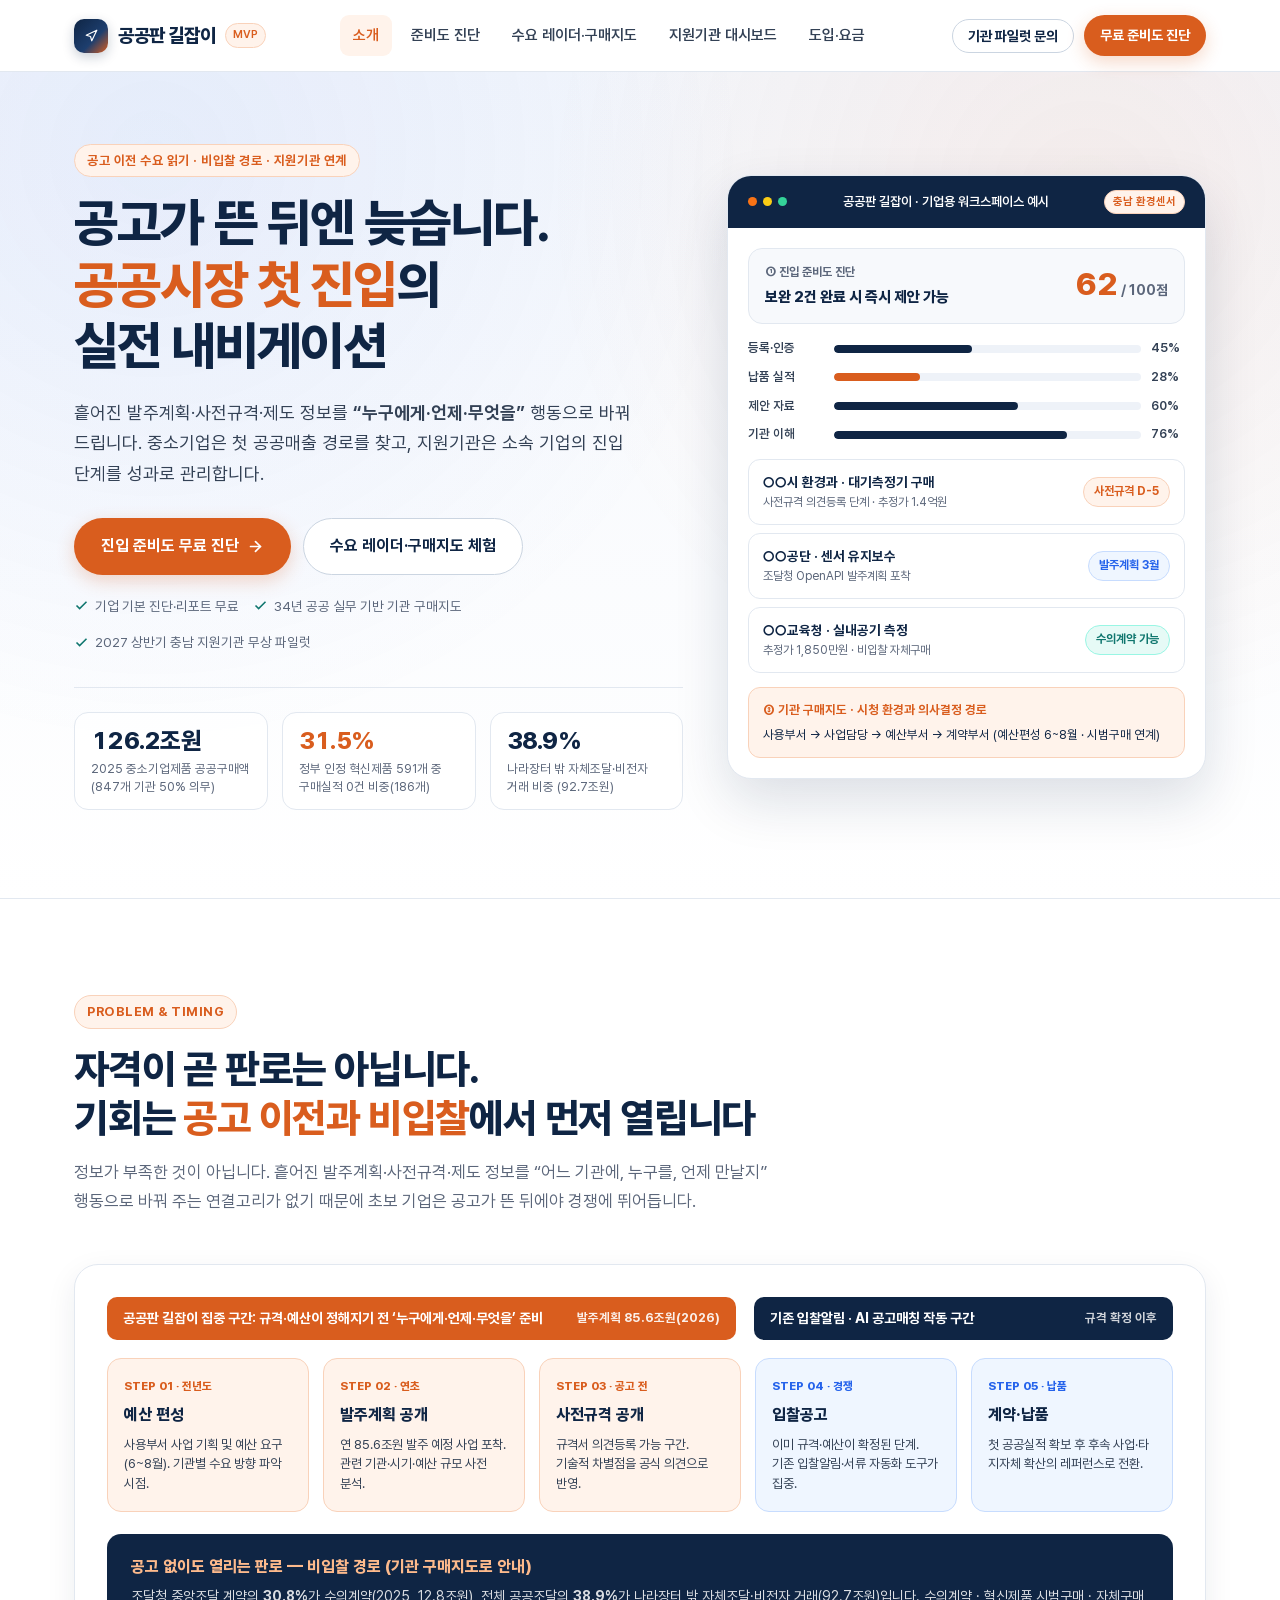
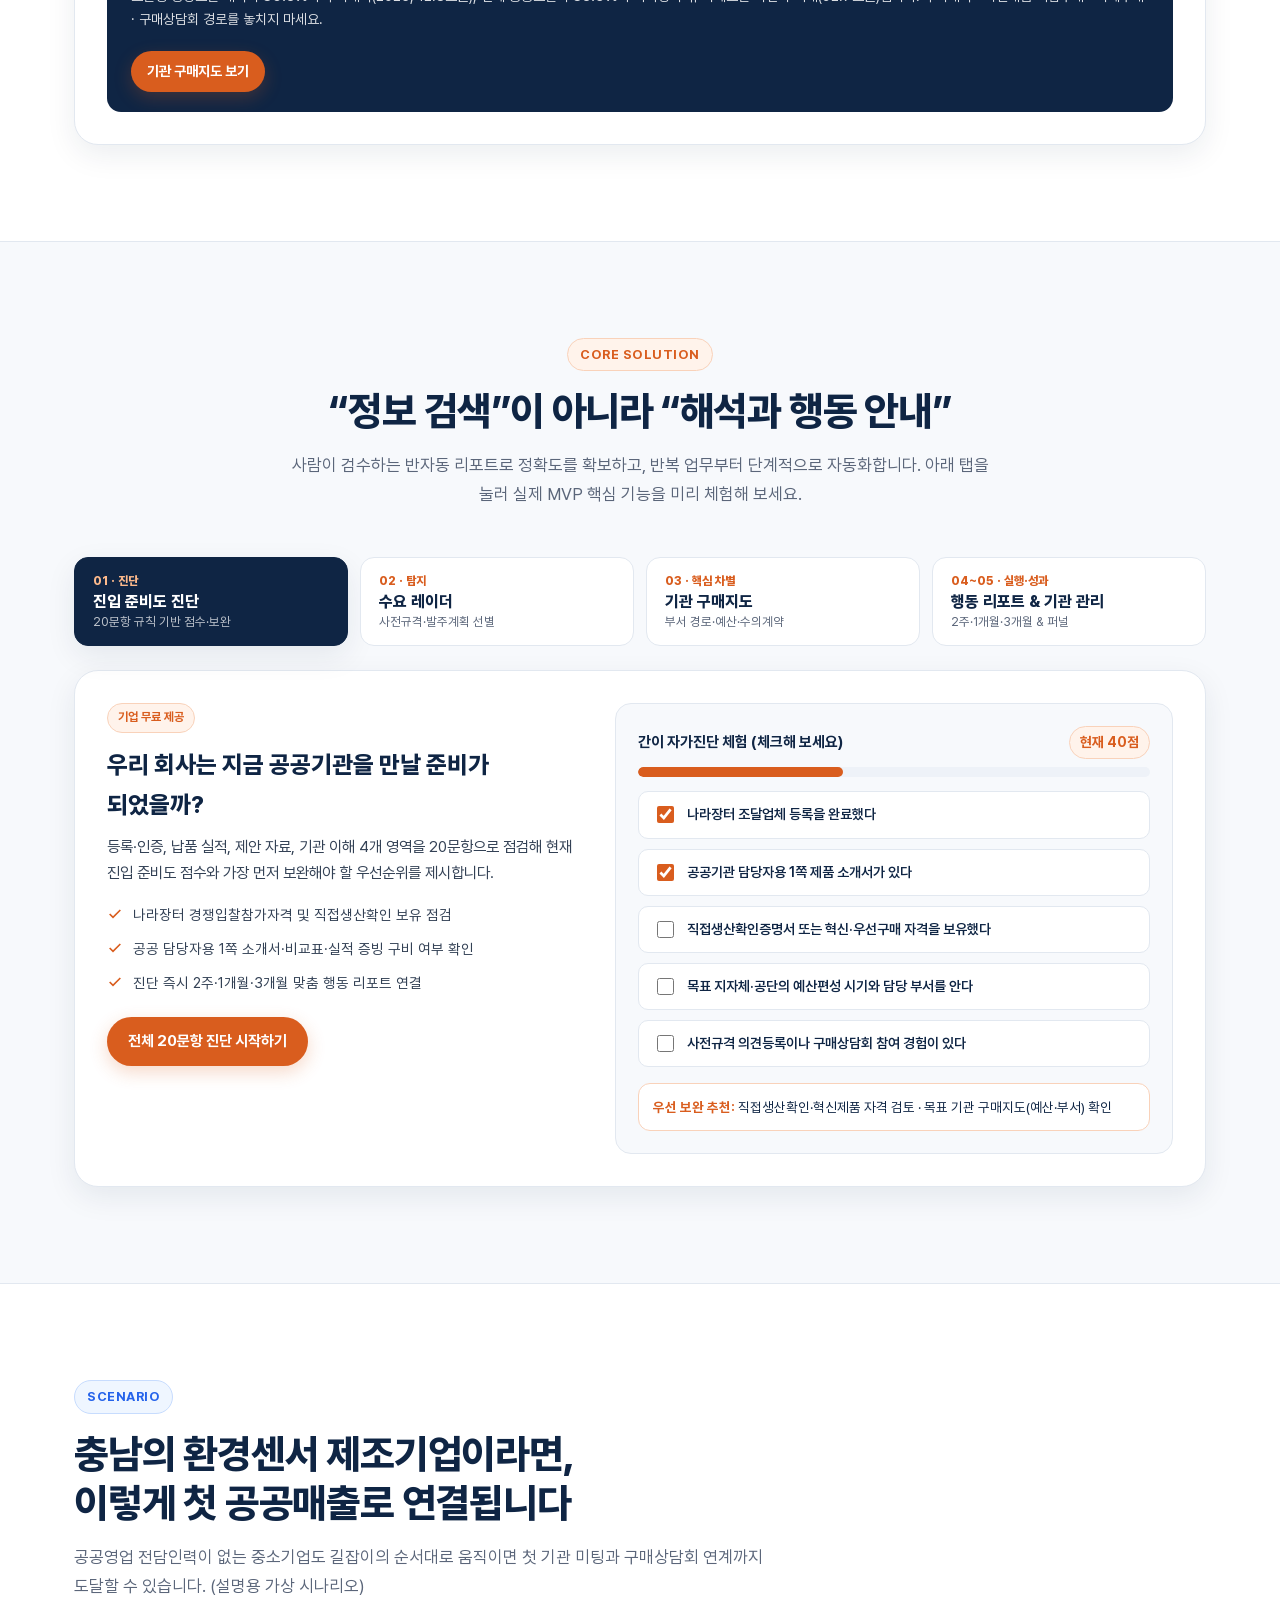
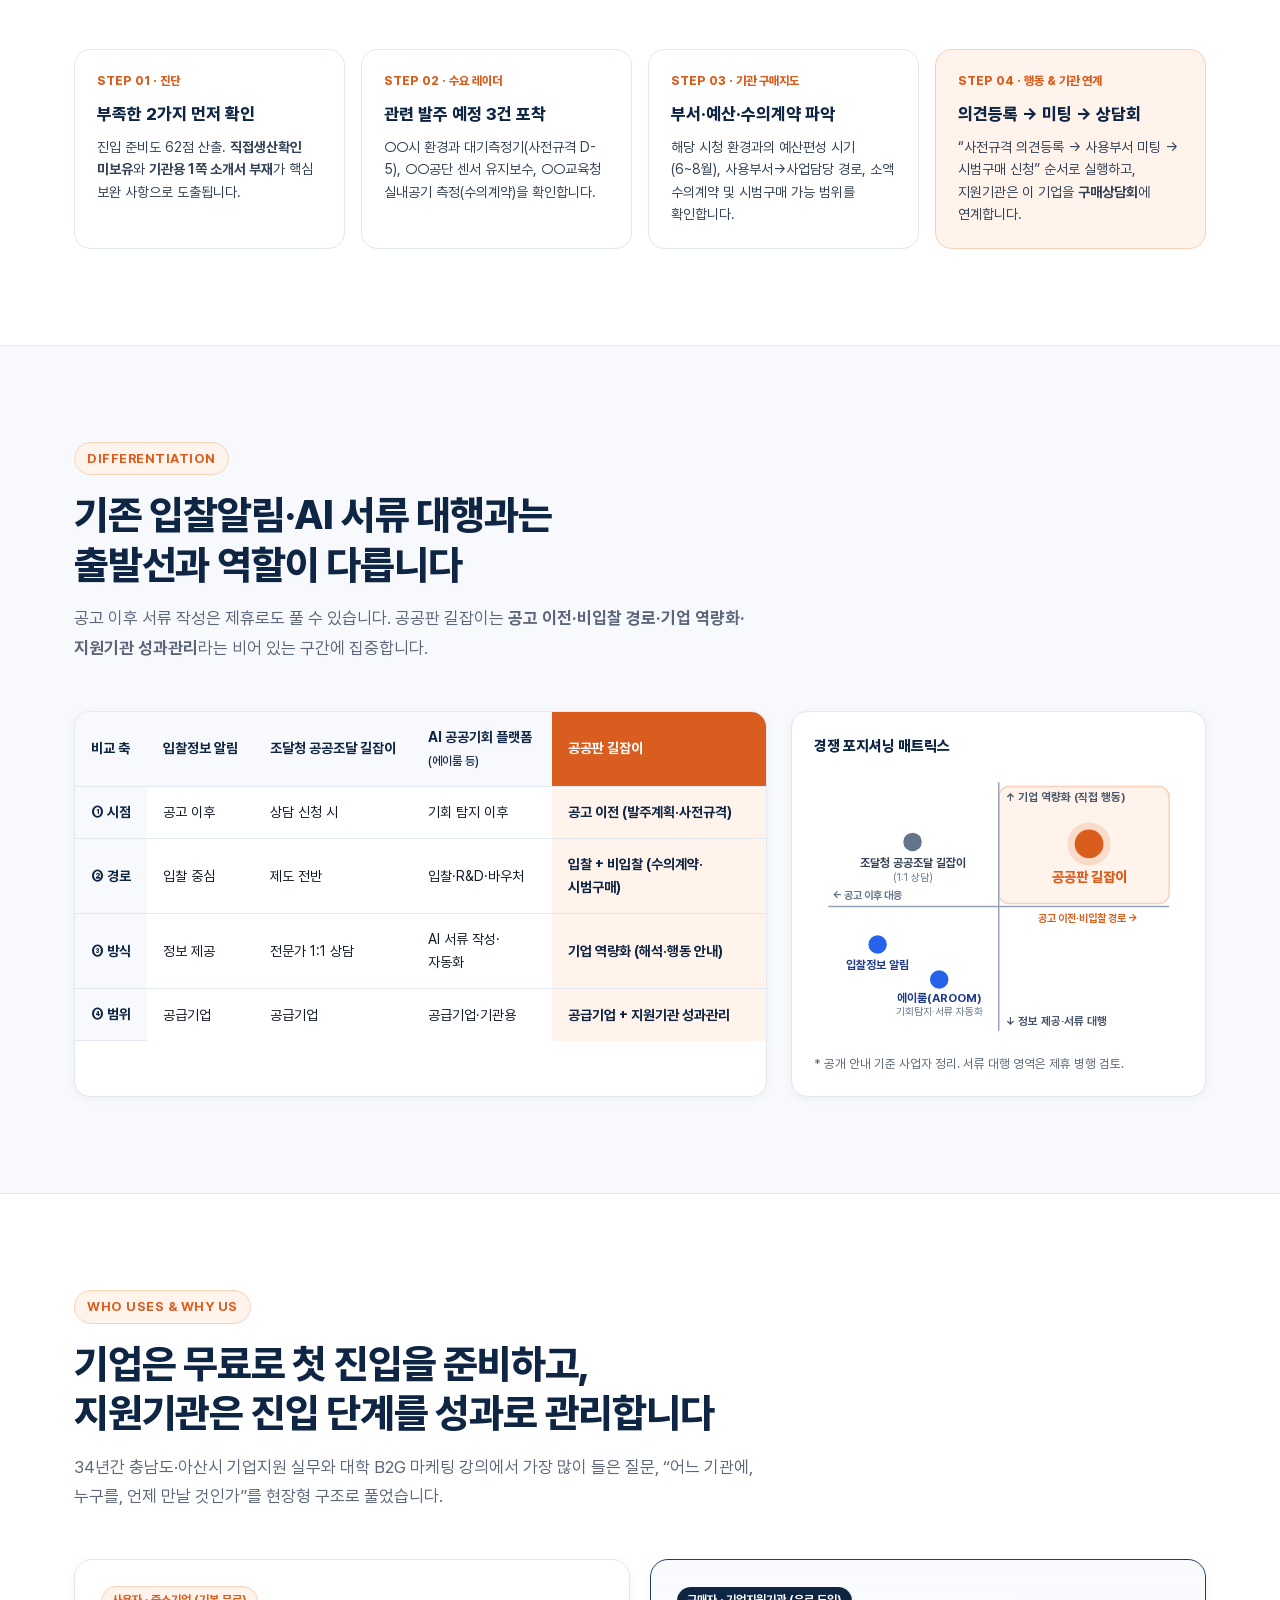
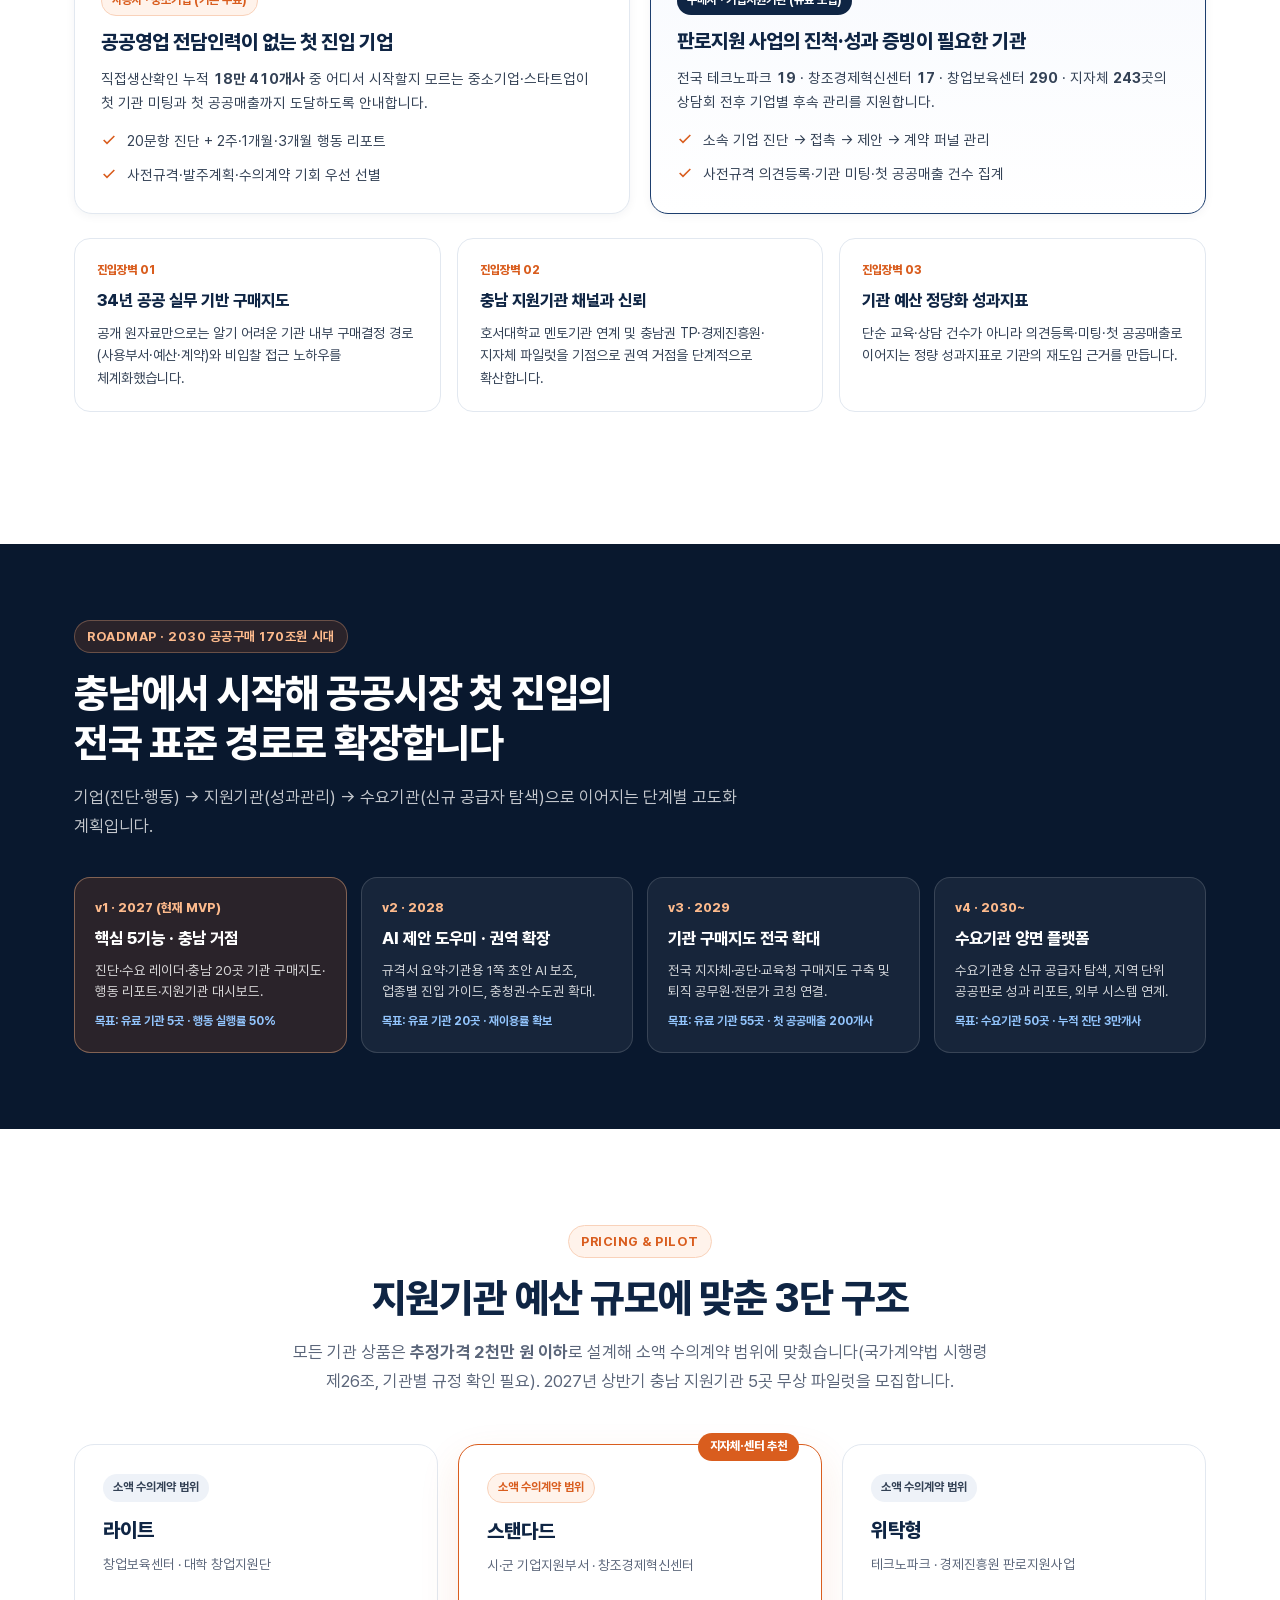
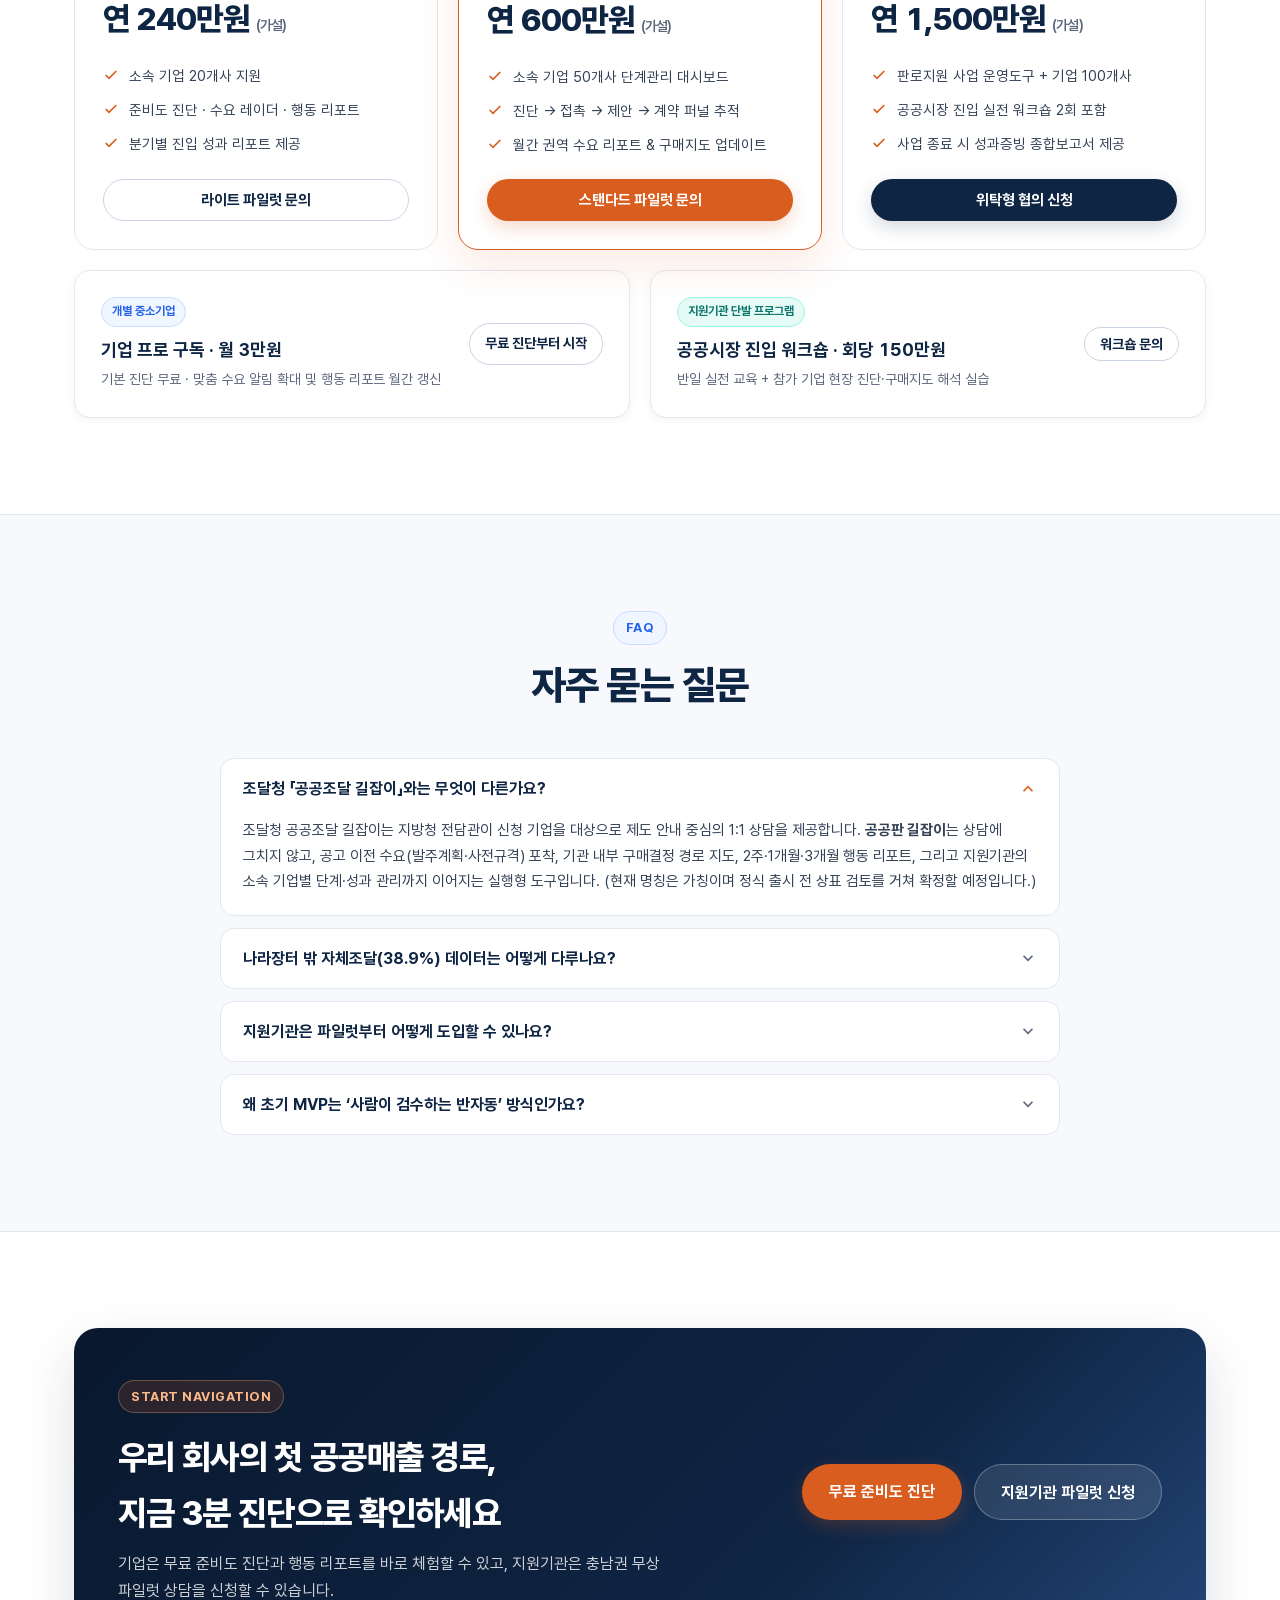
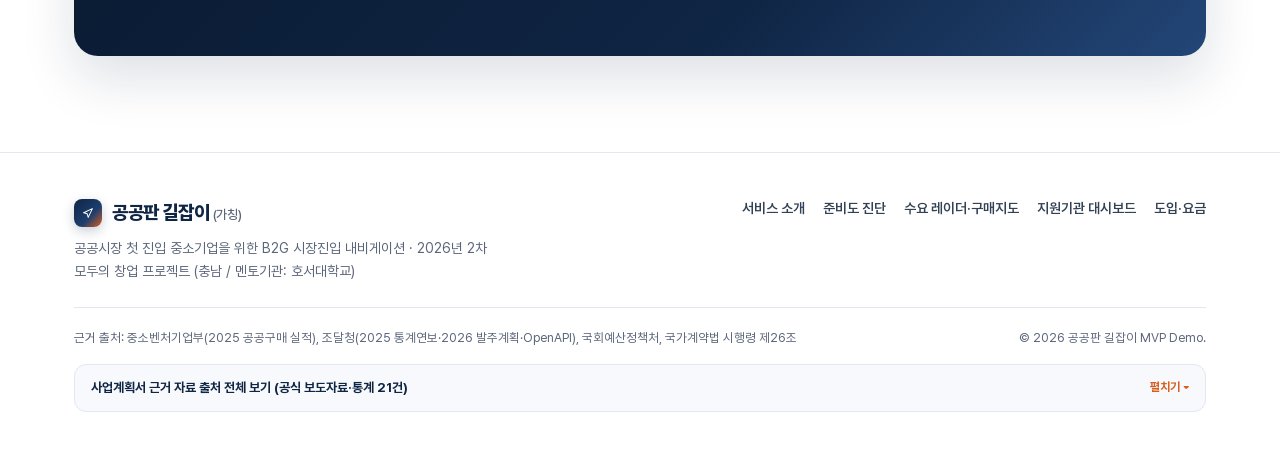
==== index.html @ 9d16e3e1 "feat: initial MVP demo for 공공판 길잡이 (4-page static site + Pretendard + SEO)" ====
<!DOCTYPE html>
<html lang="ko">
<head>
  <meta charset="UTF-8" />
  <meta name="viewport" content="width=device-width, initial-scale=1.0" />
  <title>공공판 길잡이 — 공공시장 첫 진입 중소기업을 위한 B2G 내비게이션</title>
  <meta name="description" content="공고 이전 수요 읽기(발주계획·사전규격), 비입찰 경로(수의계약·시범구매) 기관 구매지도, 기업지원기관 단계·성과 관리까지 연결하는 B2G 시장진입 내비게이션, 공공판 길잡이(가칭)" />
  <meta name="keywords" content="공공판 길잡이, B2G, 공공조달, 공공시장 진입, 발주계획, 사전규격, 기관 구매지도, 수의계약, 혁신제품 시범구매, 중소기업 판로지원, 테크노파크, 창업보육센터" />
  <meta name="robots" content="index, follow" />
  <meta name="theme-color" content="#0F2544" />
  <link rel="icon" type="image/svg+xml" href="./assets/favicon.svg" />
  <meta property="og:type" content="website" />
  <meta property="og:locale" content="ko_KR" />
  <meta property="og:site_name" content="공공판 길잡이" />
  <meta property="og:url" content="https://jaymunsh.github.io/modoo-demo/" />
  <meta property="og:title" content="공공판 길잡이 — 공공시장 첫 진입 중소기업을 위한 B2G 내비게이션" />
  <meta property="og:description" content="공고가 뜬 뒤엔 늦습니다. 공고 이전 수요 읽기 · 비입찰 기관 구매지도 · 지원기관 성과관리까지." />
  <meta property="og:image" content="https://jaymunsh.github.io/modoo-demo/assets/og-image.svg" />
  <meta name="twitter:card" content="summary_large_image" />
  <meta name="twitter:title" content="공공판 길잡이 — B2G 시장진입 내비게이션" />
  <meta name="twitter:description" content="공고 이전 수요 읽기 · 비입찰 기관 구매지도 · 기업지원기관 연계형 B2G 플랫폼" />
  <meta name="twitter:image" content="https://jaymunsh.github.io/modoo-demo/assets/og-image.svg" />
  <link rel="stylesheet" href="./css/style.css" />
  <script type="application/ld+json">
  {
    "@context": "https://schema.org",
    "@type": "SoftwareApplication",
    "name": "공공판 길잡이",
    "applicationCategory": "BusinessApplication",
    "operatingSystem": "Web",
    "inLanguage": "ko-KR",
    "description": "공공시장 첫 진입 중소기업을 위한 공고 이전 수요 읽기, 비입찰 기관 구매지도, 기업지원기관 연계형 B2G 시장진입 내비게이션",
    "offers": {
      "@type": "Offer",
      "price": "0",
      "priceCurrency": "KRW",
      "description": "중소기업 진입 준비도 기본 진단 무료, 지원기관 3단 플랜(연 240만~1,500만원)"
    }
  }
  </script>
</head>
<body>
  <!-- Sticky Header -->
  <header class="site-header">
    <div class="wrap header-inner">
      <a href="./index.html" class="brand" aria-label="공공판 길잡이 홈">
        <span class="brand-mark" aria-hidden="true">
          <svg width="17" height="17" viewBox="0 0 24 24" fill="none" stroke="currentColor" stroke-width="1.65" stroke-linecap="round" stroke-linejoin="round">
            <path d="M4.5 11.6L19.5 4.5L12.4 19.5L10.6 13.4L4.5 11.6Z"></path>
          </svg>
        </span>
        <span>공공판 길잡이</span>
        <span class="brand-sub">MVP</span>
      </a>

      <nav class="nav-links" aria-label="주요 메뉴">
        <a href="./index.html" class="nav-link active">소개</a>
        <a href="./diagnosis.html" class="nav-link">준비도 진단</a>
        <a href="./radar.html" class="nav-link">수요 레이더·구매지도</a>
        <a href="./dashboard.html" class="nav-link">지원기관 대시보드</a>
        <a href="#pricing" class="nav-link">도입·요금</a>
      </nav>

      <div class="nav-actions">
        <button type="button" class="btn btn-outline btn-sm" data-open-modal="pilot" data-preset="기관 파일럿">기관 파일럿 문의</button>
        <a href="./diagnosis.html" class="btn btn-primary btn-sm">무료 준비도 진단</a>
      </div>

      <button type="button" id="menuToggle" class="menu-toggle" aria-label="메뉴 열기" aria-expanded="false">
        <svg width="20" height="20" viewBox="0 0 24 24" fill="none" stroke="currentColor" stroke-width="2.2" stroke-linecap="round">
          <line x1="3" y1="6" x2="21" y2="6"></line>
          <line x1="3" y1="12" x2="21" y2="12"></line>
          <line x1="3" y1="18" x2="21" y2="18"></line>
        </svg>
      </button>
    </div>
  </header>

  <!-- Mobile Drawer -->
  <div id="mobileDrawer" class="mobile-drawer">
    <a href="./index.html" class="nav-link active">소개</a>
    <a href="./diagnosis.html" class="nav-link">준비도 진단</a>
    <a href="./radar.html" class="nav-link">수요 레이더·구매지도</a>
    <a href="./dashboard.html" class="nav-link">지원기관 대시보드</a>
    <a href="#pricing" class="nav-link">도입·요금</a>
    <div class="mobile-drawer-cta">
      <button type="button" class="btn btn-outline btn-sm" data-open-modal="pilot" data-preset="기관 파일럿">파일럿 문의</button>
      <a href="./diagnosis.html" class="btn btn-primary btn-sm">무료 진단</a>
    </div>
  </div>

  <!-- Hero Section -->
  <section class="hero">
    <div class="wrap hero-grid">
      <div>
        <div class="eyebrow">
          <span>공고 이전 수요 읽기 · 비입찰 경로 · 지원기관 연계</span>
        </div>
        <h1>공고가 뜬 뒤엔 늦습니다.<br /><span class="hl">공공시장 첫 진입</span>의<br />실전 내비게이션</h1>
        <p class="hero-lead">
          흩어진 발주계획·사전규격·제도 정보를 <strong>“누구에게·언제·무엇을”</strong> 행동으로 바꿔 드립니다.
          중소기업은 첫 공공매출 경로를 찾고, 지원기관은 소속 기업의 진입 단계를 성과로 관리합니다.
        </p>

        <div class="hero-cta">
          <a href="./diagnosis.html" class="btn btn-primary btn-lg">
            <span>진입 준비도 무료 진단</span>
            <svg width="17" height="17" viewBox="0 0 24 24" fill="none" stroke="currentColor" stroke-width="2.4" stroke-linecap="round" stroke-linejoin="round"><line x1="5" y1="12" x2="19" y2="12"></line><polyline points="12 5 19 12 12 19"></polyline></svg>
          </a>
          <a href="./radar.html" class="btn btn-outline btn-lg">수요 레이더·구매지도 체험</a>
        </div>

        <div class="hero-note">
          <span>
            <svg width="15" height="15" viewBox="0 0 24 24" fill="none" stroke="#0F766E" stroke-width="2.5"><polyline points="20 6 9 17 4 12"></polyline></svg>
            기업 기본 진단·리포트 무료
          </span>
          <span>
            <svg width="15" height="15" viewBox="0 0 24 24" fill="none" stroke="#0F766E" stroke-width="2.5"><polyline points="20 6 9 17 4 12"></polyline></svg>
            34년 공공 실무 기반 기관 구매지도
          </span>
          <span>
            <svg width="15" height="15" viewBox="0 0 24 24" fill="none" stroke="#0F766E" stroke-width="2.5"><polyline points="20 6 9 17 4 12"></polyline></svg>
            2027 상반기 충남 지원기관 무상 파일럿
          </span>
        </div>

        <div class="hero-stats">
          <div class="hero-stat">
            <div class="hero-stat-val num">126.2조원</div>
            <div class="hero-stat-label">2025 중소기업제품 공공구매액<br />(847개 기관 50% 의무)</div>
          </div>
          <div class="hero-stat">
            <div class="hero-stat-val accent num">31.5%</div>
            <div class="hero-stat-label">정부 인정 혁신제품 591개 중<br />구매실적 0건 비중(186개)</div>
          </div>
          <div class="hero-stat">
            <div class="hero-stat-val num">38.9%</div>
            <div class="hero-stat-label">나라장터 밖 자체조달·비전자<br />거래 비중 (92.7조원)</div>
          </div>
        </div>
      </div>

      <!-- Live Product UI Preview -->
      <div class="hero-preview" aria-label="공공판 길잡이 서비스 미리보기">
        <div class="preview-topbar">
          <div class="preview-dots"><i></i><i></i><i></i></div>
          <span>공공판 길잡이 · 기업용 워크스페이스 예시</span>
          <span class="badge badge-accent" style="padding:2px 8px;font-size:11px;">충남 환경센서</span>
        </div>
        <div class="preview-body">
          <div class="preview-score-row">
            <div>
              <div style="font-size:12px;font-weight:700;color:var(--muted);">① 진입 준비도 진단</div>
              <div style="font-size:15px;font-weight:800;color:var(--navy);margin-top:2px;">보완 2건 완료 시 즉시 제안 가능</div>
            </div>
            <div style="text-align:right;">
              <span class="preview-score-num num">62</span><span style="font-size:14px;font-weight:700;color:var(--muted);"> / 100점</span>
            </div>
          </div>

          <div class="preview-bars">
            <div class="mini-bar-row">
              <span>등록·인증</span>
              <div class="mini-track"><div class="mini-fill" style="width:45%;"></div></div>
              <span class="num">45%</span>
            </div>
            <div class="mini-bar-row">
              <span>납품 실적</span>
              <div class="mini-track"><div class="mini-fill accent" style="width:28%;"></div></div>
              <span class="num">28%</span>
            </div>
            <div class="mini-bar-row">
              <span>제안 자료</span>
              <div class="mini-track"><div class="mini-fill" style="width:60%;"></div></div>
              <span class="num">60%</span>
            </div>
            <div class="mini-bar-row">
              <span>기관 이해</span>
              <div class="mini-track"><div class="mini-fill" style="width:76%;"></div></div>
              <span class="num">76%</span>
            </div>
          </div>

          <div class="preview-radar-list">
            <a href="./radar.html" class="preview-radar-item">
              <div>
                <div class="preview-radar-title">○○시 환경과 · 대기측정기 구매</div>
                <div class="preview-radar-sub">사전규격 의견등록 단계 · 추정가 1.4억원</div>
              </div>
              <span class="badge badge-accent num">사전규격 D-5</span>
            </a>
            <a href="./radar.html" class="preview-radar-item">
              <div>
                <div class="preview-radar-title">○○공단 · 센서 유지보수</div>
                <div class="preview-radar-sub">조달청 OpenAPI 발주계획 포착</div>
              </div>
              <span class="badge badge-blue">발주계획 3월</span>
            </a>
            <a href="./radar.html" class="preview-radar-item">
              <div>
                <div class="preview-radar-title">○○교육청 · 실내공기 측정</div>
                <div class="preview-radar-sub">추정가 1,850만원 · 비입찰 자체구매</div>
              </div>
              <span class="badge badge-teal">수의계약 가능</span>
            </a>
          </div>

          <div class="preview-map-strip">
            <strong>③ 기관 구매지도 · 시청 환경과 의사결정 경로</strong>
            사용부서 → 사업담당 → 예산부서 → 계약부서 (예산편성 6~8월 · 시범구매 연계)
          </div>
        </div>
      </div>
    </div>
  </section>

  <!-- Problem & Timing Section -->
  <section id="problem" class="section">
    <div class="wrap">
      <div class="sec-head">
        <div class="eyebrow">Problem &amp; Timing</div>
        <h2 class="sec-title">자격이 곧 판로는 아닙니다.<br />기회는 <span style="color:var(--accent);">공고 이전과 비입찰</span>에서 먼저 열립니다</h2>
        <p class="sec-lead">
          정보가 부족한 것이 아닙니다. 흩어진 발주계획·사전규격·제도 정보를 “어느 기관에, 누구를, 언제 만날지”
          행동으로 바꿔 주는 연결고리가 없기 때문에 초보 기업은 공고가 뜬 뒤에야 경쟁에 뛰어듭니다.
        </p>
      </div>

      <div class="timeline-card">
        <div class="zone-bars">
          <div class="zone-bar pre">
            <span>공공판 길잡이 집중 구간: 규격·예산이 정해지기 전 ‘누구에게·언제·무엇을’ 준비</span>
            <span class="num" style="opacity:.9;font-size:12.5px;">발주계획 85.6조원(2026)</span>
          </div>
          <div class="zone-bar post">
            <span>기존 입찰알림 · AI 공고매칭 작동 구간</span>
            <span style="opacity:.8;font-size:12.5px;">규격 확정 이후</span>
          </div>
        </div>

        <div class="timeline-steps">
          <div class="t-step pre">
            <div class="t-step-num">STEP 01 · 전년도</div>
            <h4>예산 편성</h4>
            <p>사용부서 사업 기획 및 예산 요구(6~8월). 기관별 수요 방향 파악 시점.</p>
          </div>
          <div class="t-step pre">
            <div class="t-step-num">STEP 02 · 연초</div>
            <h4>발주계획 공개</h4>
            <p>연 85.6조원 발주 예정 사업 포착. 관련 기관·시기·예산 규모 사전 분석.</p>
          </div>
          <div class="t-step pre">
            <div class="t-step-num">STEP 03 · 공고 전</div>
            <h4>사전규격 공개</h4>
            <p>규격서 의견등록 가능 구간. 기술적 차별점을 공식 의견으로 반영.</p>
          </div>
          <div class="t-step post">
            <div class="t-step-num">STEP 04 · 경쟁</div>
            <h4>입찰공고</h4>
            <p>이미 규격·예산이 확정된 단계. 기존 입찰알림·서류 자동화 도구가 집중.</p>
          </div>
          <div class="t-step post">
            <div class="t-step-num">STEP 05 · 납품</div>
            <h4>계약·납품</h4>
            <p>첫 공공실적 확보 후 후속 사업·타 지자체 확산의 레퍼런스로 전환.</p>
          </div>
        </div>

        <div class="nonbid-banner">
          <div>
            <h4>공고 없이도 열리는 판로 — 비입찰 경로 (기관 구매지도로 안내)</h4>
            <p>
              조달청 중앙조달 계약의 <strong class="num">30.8%</strong>가 수의계약(2025, 12.8조원), 전체 공공조달의 <strong class="num">38.9%</strong>가 나라장터 밖 자체조달·비전자 거래(92.7조원)입니다.
              수의계약 · 혁신제품 시범구매 · 자체구매 · 구매상담회 경로를 놓치지 마세요.
            </p>
          </div>
          <a href="./radar.html#map-section" class="btn btn-primary btn-sm">기관 구매지도 보기</a>
        </div>
      </div>
    </div>
  </section>

  <!-- Interactive 5-Step Product Showcase -->
  <section id="features" class="section section-surface">
    <div class="wrap">
      <div class="sec-head center">
        <div class="eyebrow">Core Solution</div>
        <h2 class="sec-title">“정보 검색”이 아니라 “해석과 행동 안내”</h2>
        <p class="sec-lead">
          사람이 검수하는 반자동 리포트로 정확도를 확보하고, 반복 업무부터 단계적으로 자동화합니다.
          아래 탭을 눌러 실제 MVP 핵심 기능을 미리 체험해 보세요.
        </p>
      </div>

      <div class="showcase-tabs" role="tablist">
        <button type="button" class="showcase-tab active" data-tab="diag" role="tab" aria-selected="true">
          <div class="showcase-tab-num">01 · 진단</div>
          <div class="showcase-tab-title">진입 준비도 진단</div>
          <div class="showcase-tab-sub">20문항 규칙 기반 점수·보완</div>
        </button>
        <button type="button" class="showcase-tab" data-tab="radar" role="tab" aria-selected="false">
          <div class="showcase-tab-num">02 · 탐지</div>
          <div class="showcase-tab-title">수요 레이더</div>
          <div class="showcase-tab-sub">사전규격·발주계획 선별</div>
        </button>
        <button type="button" class="showcase-tab" data-tab="map" role="tab" aria-selected="false">
          <div class="showcase-tab-num">03 · 핵심 차별</div>
          <div class="showcase-tab-title">기관 구매지도</div>
          <div class="showcase-tab-sub">부서 경로·예산·수의계약</div>
        </button>
        <button type="button" class="showcase-tab" data-tab="agency" role="tab" aria-selected="false">
          <div class="showcase-tab-num">04~05 · 실행·성과</div>
          <div class="showcase-tab-title">행동 리포트 &amp; 기관 관리</div>
          <div class="showcase-tab-sub">2주·1개월·3개월 &amp; 퍼널</div>
        </button>
      </div>

      <!-- Tab 1: Mini Diagnosis -->
      <div class="showcase-panel active" data-panel="diag">
        <div class="showcase-info">
          <span class="badge badge-accent" style="margin-bottom:12px;">기업 무료 제공</span>
          <h3>우리 회사는 지금 공공기관을 만날 준비가 되었을까?</h3>
          <p>
            등록·인증, 납품 실적, 제안 자료, 기관 이해 4개 영역을 20문항으로 점검해
            현재 진입 준비도 점수와 가장 먼저 보완해야 할 우선순위를 제시합니다.
          </p>
          <ul class="check-list">
            <li><svg width="16" height="16" viewBox="0 0 24 24" fill="none" stroke="currentColor" stroke-width="2.5"><polyline points="20 6 9 17 4 12"></polyline></svg>나라장터 경쟁입찰참가자격 및 직접생산확인 보유 점검</li>
            <li><svg width="16" height="16" viewBox="0 0 24 24" fill="none" stroke="currentColor" stroke-width="2.5"><polyline points="20 6 9 17 4 12"></polyline></svg>공공 담당자용 1쪽 소개서·비교표·실적 증빙 구비 여부 확인</li>
            <li><svg width="16" height="16" viewBox="0 0 24 24" fill="none" stroke="currentColor" stroke-width="2.5"><polyline points="20 6 9 17 4 12"></polyline></svg>진단 즉시 2주·1개월·3개월 맞춤 행동 리포트 연결</li>
          </ul>
          <a href="./diagnosis.html" class="btn btn-primary">전체 20문항 진단 시작하기</a>
        </div>

        <div class="showcase-demo">
          <div style="display:flex;justify-content:space-between;align-items:center;margin-bottom:8px;">
            <strong style="color:var(--navy);font-size:15px;">간이 자가진단 체험 (체크해 보세요)</strong>
            <span id="miniScoreBadge" class="badge badge-accent num" style="font-size:14px;">현재 40점</span>
          </div>
          <div class="mini-track" style="height:10px;margin-bottom:12px;">
            <div id="miniScoreBar" class="mini-fill accent" style="width:40%;transition:width .25s ease;"></div>
          </div>
          <div class="mini-q-list">
            <label class="mini-q-item"><input type="checkbox" class="mini-q" value="20" checked /> 나라장터 조달업체 등록을 완료했다</label>
            <label class="mini-q-item"><input type="checkbox" class="mini-q" value="20" checked /> 공공기관 담당자용 1쪽 제품 소개서가 있다</label>
            <label class="mini-q-item"><input type="checkbox" class="mini-q" value="20" /> 직접생산확인증명서 또는 혁신·우선구매 자격을 보유했다</label>
            <label class="mini-q-item"><input type="checkbox" class="mini-q" value="20" /> 목표 지자체·공단의 예산편성 시기와 담당 부서를 안다</label>
            <label class="mini-q-item"><input type="checkbox" class="mini-q" value="20" /> 사전규격 의견등록이나 구매상담회 참여 경험이 있다</label>
          </div>
          <div id="miniGapBox" style="background:#fff;border:1px solid var(--accent-line);border-radius:12px;padding:12px 14px;font-size:13.5px;color:var(--navy);">
            <strong style="color:var(--accent);">우선 보완 추천:</strong> 직접생산확인 신청 검토 · 목표 기관 구매지도 확인
          </div>
        </div>
      </div>

      <!-- Tab 2: Demand Radar -->
      <div class="showcase-panel" data-panel="radar">
        <div class="showcase-info">
          <span class="badge badge-blue" style="margin-bottom:12px;">조달청 OpenAPI + 실무 검수</span>
          <h3>원자료 더미가 아닌, 지금 움직여야 할 수요만 선별</h3>
          <p>
            조달청 발주계획·사전규격 OpenAPI를 주 1회 수집하고, 키워드 매칭 후 실무 전문가가
            우리 기업과 실제 관련 있는 사업·기관·대응 시점만 추려냅니다.
          </p>
          <ul class="check-list">
            <li><svg width="16" height="16" viewBox="0 0 24 24" fill="none" stroke="currentColor" stroke-width="2.5"><polyline points="20 6 9 17 4 12"></polyline></svg>사전규격 의견등록 마감 D-Day 우선 알림</li>
            <li><svg width="16" height="16" viewBox="0 0 24 24" fill="none" stroke="currentColor" stroke-width="2.5"><polyline points="20 6 9 17 4 12"></polyline></svg>연초 발주계획 기반 2~3개월 전 사전 접촉 타이밍 포착</li>
            <li><svg width="16" height="16" viewBox="0 0 24 24" fill="none" stroke="currentColor" stroke-width="2.5"><polyline points="20 6 9 17 4 12"></polyline></svg>추정가 2천만 원 이하 등 수의계약 가능 건 별도 표기</li>
          </ul>
          <a href="./radar.html" class="btn btn-navy">수요 레이더 전체 탐색기 열기</a>
        </div>

        <div class="showcase-demo">
          <div style="font-size:14px;font-weight:700;color:var(--navy);margin-bottom:12px;">충남권 환경·센서 키워드 선별 예시 (3건)</div>
          <div class="preview-radar-list">
            <div class="preview-radar-item">
              <div>
                <div class="preview-radar-title">○○시 환경과 · 대기측정기 구매</div>
                <div class="preview-radar-sub">의견등록 가능 · 규격서 기술 제안 추천</div>
              </div>
              <span class="badge badge-accent num">사전규격 D-5</span>
            </div>
            <div class="preview-radar-item">
              <div>
                <div class="preview-radar-title">○○공단 · IoT 센서 유지보수</div>
                <div class="preview-radar-sub">3월 발주 예정 · 사용부서 사전 미팅 권장</div>
              </div>
              <span class="badge badge-blue">발주계획 3월</span>
            </div>
            <div class="preview-radar-item">
              <div>
                <div class="preview-radar-title">○○교육청 · 학교 실내공기 측정</div>
                <div class="preview-radar-sub">추정가 1,850만원 · 소액 수의계약 범위</div>
              </div>
              <span class="badge badge-teal">수의계약 가능</span>
            </div>
          </div>
        </div>
      </div>

      <!-- Tab 3: Agency Procurement Map -->
      <div class="showcase-panel" data-panel="map">
        <div class="showcase-info">
          <span class="badge badge-accent" style="margin-bottom:12px;">핵심 차별 기능</span>
          <h3>나라장터 밖 38.9%를 여는 ‘기관 구매지도’</h3>
          <p>
            34년간 충남도·아산시 기업지원 실무에서 축적한 공공 의사결정 구조 지식을 지도로 정리했습니다.
            충남 주요 기관 20곳부터 시작해 기관 유형별 전국으로 확대합니다.
          </p>
          <ul class="check-list">
            <li><svg width="16" height="16" viewBox="0 0 24 24" fill="none" stroke="currentColor" stroke-width="2.5"><polyline points="20 6 9 17 4 12"></polyline></svg>구매결정 경로: 사용부서 → 사업담당 → 예산부서 → 계약부서</li>
            <li><svg width="16" height="16" viewBox="0 0 24 24" fill="none" stroke="currentColor" stroke-width="2.5"><polyline points="20 6 9 17 4 12"></polyline></svg>기관별 예산편성 시기(6~8월)와 추경·시범구매 신청 일정</li>
            <li><svg width="16" height="16" viewBox="0 0 24 24" fill="none" stroke="currentColor" stroke-width="2.5"><polyline points="20 6 9 17 4 12"></polyline></svg>국가계약법 시행령 제26조 기준 수의계약 가능 한도 안내</li>
          </ul>
          <a href="./radar.html#map-section" class="btn btn-primary">기관 구매지도 자세히 보기</a>
        </div>

        <div class="showcase-demo">
          <div style="font-size:14px;font-weight:700;color:var(--navy);margin-bottom:12px;">시청 환경과 구매결정 경로 예시</div>
          <div style="display:grid;grid-template-columns:repeat(4,1fr);gap:8px;margin-bottom:14px;">
            <div style="background:#fff;border:1.5px solid var(--accent);border-radius:10px;padding:10px;text-align:center;">
              <div style="font-size:11px;font-weight:800;color:var(--accent);">1단계 · 접촉</div>
              <div style="font-size:13.5px;font-weight:800;color:var(--navy);margin-top:3px;">사용부서</div>
            </div>
            <div style="background:#fff;border:1px solid var(--line);border-radius:10px;padding:10px;text-align:center;">
              <div style="font-size:11px;font-weight:700;color:var(--muted);">2단계 · 규격</div>
              <div style="font-size:13.5px;font-weight:800;color:var(--navy);margin-top:3px;">사업담당</div>
            </div>
            <div style="background:#fff;border:1px solid var(--line);border-radius:10px;padding:10px;text-align:center;">
              <div style="font-size:11px;font-weight:700;color:var(--muted);">3단계 · 6~8월</div>
              <div style="font-size:13.5px;font-weight:800;color:var(--navy);margin-top:3px;">예산부서</div>
            </div>
            <div style="background:#fff;border:1px solid var(--line);border-radius:10px;padding:10px;text-align:center;">
              <div style="font-size:11px;font-weight:700;color:var(--muted);">4단계 · 집행</div>
              <div style="font-size:13.5px;font-weight:800;color:var(--navy);margin-top:3px;">계약부서</div>
            </div>
          </div>
          <div style="background:#fff;border:1px solid var(--line);border-radius:12px;padding:14px;font-size:13.5px;color:var(--ink-2);line-height:1.65;">
            <div><strong>예산편성 시기:</strong> 전년도 6~8월 본예산 요구 · 2~3월 추경 검토</div>
            <div><strong>비입찰 경로:</strong> 추정가 2천만 원 이하 소액 수의계약 / 혁신제품 시범구매</div>
            <div><strong>접촉 팁:</strong> 계약부서가 아닌 <u>사용부서(환경과)</u>에 1쪽 문제해결 제안서 먼저 전달</div>
          </div>
        </div>
      </div>

      <!-- Tab 4: Action Report & Agency Dashboard -->
      <div class="showcase-panel" data-panel="agency">
        <div class="showcase-info">
          <span class="badge badge-navy" style="margin-bottom:12px;">기업 행동 리포트 + 지원기관 유료 관리</span>
          <h3>기업은 실행하고, 지원기관은 성과로 증빙합니다</h3>
          <p>
            테크노파크(19)·창조경제혁신센터(17)·창업보육센터(290)·지자체(243)가 판로지원 사업 이후
            소속 기업별 진척과 첫 공공매출 성과를 한눈에 관리할 수 있습니다.
          </p>
          <ul class="check-list">
            <li><svg width="16" height="16" viewBox="0 0 24 24" fill="none" stroke="currentColor" stroke-width="2.5"><polyline points="20 6 9 17 4 12"></polyline></svg>기업별 2주·1개월·3개월 실행 체크리스트 PDF 리포트</li>
            <li><svg width="16" height="16" viewBox="0 0 24 24" fill="none" stroke="currentColor" stroke-width="2.5"><polyline points="20 6 9 17 4 12"></polyline></svg>지원기관 소속 기업 퍼널: 진단 → 접촉 → 제안 → 계약</li>
            <li><svg width="16" height="16" viewBox="0 0 24 24" fill="none" stroke="currentColor" stroke-width="2.5"><polyline points="20 6 9 17 4 12"></polyline></svg>사전규격 의견등록·기관 미팅·첫 공공매출 건수 자동 집계</li>
          </ul>
          <a href="./dashboard.html" class="btn btn-navy">지원기관 대시보드 체험하기</a>
        </div>

        <div class="showcase-demo">
          <div style="font-size:14px;font-weight:700;color:var(--navy);margin-bottom:14px;">지원기관 단계관리 퍼널 예시 (소속 60개사 중)</div>
          <div style="display:grid;grid-template-columns:repeat(4,1fr);gap:12px;align-items:end;height:145px;padding:10px 6px 0;">
            <div style="text-align:center;">
              <div class="num" style="font-weight:800;color:var(--navy);margin-bottom:4px;">38</div>
              <div style="height:100px;background:var(--navy);border-radius:8px 8px 4px 4px;"></div>
              <div style="font-size:12.5px;font-weight:700;margin-top:6px;">진단</div>
            </div>
            <div style="text-align:center;">
              <div class="num" style="font-weight:800;color:var(--navy);margin-bottom:4px;">14</div>
              <div style="height:56px;background:var(--navy-mid);border-radius:8px 8px 4px 4px;"></div>
              <div style="font-size:12.5px;font-weight:700;margin-top:6px;">접촉</div>
            </div>
            <div style="text-align:center;">
              <div class="num" style="font-weight:800;color:var(--blue);margin-bottom:4px;">6</div>
              <div style="height:30px;background:var(--blue);border-radius:8px 8px 4px 4px;"></div>
              <div style="font-size:12.5px;font-weight:700;margin-top:6px;">제안</div>
            </div>
            <div style="text-align:center;">
              <div class="num" style="font-weight:800;color:var(--accent);margin-bottom:4px;">2</div>
              <div style="height:14px;background:var(--accent);border-radius:8px 8px 4px 4px;"></div>
              <div style="font-size:12.5px;font-weight:700;margin-top:6px;">계약</div>
            </div>
          </div>
          <div style="margin-top:14px;background:#fff;border:1px solid var(--line);border-radius:10px;padding:10px 14px;font-size:13px;color:var(--ink-2);text-align:center;">
            이번 달 성과: <strong>사전규격 의견등록 5건 · 기관 미팅 9건 · 첫 공공매출 2개사</strong>
          </div>
        </div>
      </div>
    </div>
  </section>

  <!-- Use-case Scenario -->
  <section class="section">
    <div class="wrap">
      <div class="sec-head">
        <div class="eyebrow eyebrow-blue">Scenario</div>
        <h2 class="sec-title">충남의 환경센서 제조기업이라면,<br />이렇게 첫 공공매출로 연결됩니다</h2>
        <p class="sec-lead">공공영업 전담인력이 없는 중소기업도 길잡이의 순서대로 움직이면 첫 기관 미팅과 구매상담회 연계까지 도달할 수 있습니다. (설명용 가상 시나리오)</p>
      </div>

      <div class="scenario-grid">
        <div class="scenario-step">
          <div class="scenario-step-tag">STEP 01 · 진단</div>
          <h4>부족한 2가지 먼저 확인</h4>
          <p>진입 준비도 62점 산출. <strong>직접생산확인 미보유</strong>와 <strong>기관용 1쪽 소개서 부재</strong>가 핵심 보완 사항으로 도출됩니다.</p>
        </div>
        <div class="scenario-step">
          <div class="scenario-step-tag">STEP 02 · 수요 레이더</div>
          <h4>관련 발주 예정 3건 포착</h4>
          <p>○○시 환경과 대기측정기(사전규격 D-5), ○○공단 센서 유지보수, ○○교육청 실내공기 측정(수의계약)을 확인합니다.</p>
        </div>
        <div class="scenario-step">
          <div class="scenario-step-tag">STEP 03 · 기관 구매지도</div>
          <h4>부서·예산·수의계약 파악</h4>
          <p>해당 시청 환경과의 예산편성 시기(6~8월), 사용부서→사업담당 경로, 소액 수의계약 및 시범구매 가능 범위를 확인합니다.</p>
        </div>
        <div class="scenario-step" style="border-color:var(--accent-line);background:var(--accent-soft);">
          <div class="scenario-step-tag">STEP 04 · 행동 &amp; 기관 연계</div>
          <h4>의견등록 → 미팅 → 상담회</h4>
          <p>“사전규격 의견등록 → 사용부서 미팅 → 시범구매 신청” 순서로 실행하고, 지원기관은 이 기업을 <strong>구매상담회</strong>에 연계합니다.</p>
        </div>
      </div>
    </div>
  </section>

  <!-- Competitive Positioning -->
  <section id="compare" class="section section-surface">
    <div class="wrap">
      <div class="sec-head">
        <div class="eyebrow">Differentiation</div>
        <h2 class="sec-title">기존 입찰알림·AI 서류 대행과는<br />출발선과 역할이 다릅니다</h2>
        <p class="sec-lead">
          공고 이후 서류 작성은 제휴로도 풀 수 있습니다. 공공판 길잡이는 <strong>공고 이전·비입찰 경로·기업 역량화·지원기관 성과관리</strong>라는 비어 있는 구간에 집중합니다.
        </p>
      </div>

      <div class="compare-layout">
        <div class="table-wrap">
          <table class="data-table">
            <thead>
              <tr>
                <th>비교 축</th>
                <th>입찰정보 알림</th>
                <th>조달청 공공조달 길잡이</th>
                <th>AI 공공기회 플랫폼<br /><span style="font-weight:500;font-size:12px;">(에이룸 등)</span></th>
                <th class="col-hl">공공판 길잡이</th>
              </tr>
            </thead>
            <tbody>
              <tr>
                <th>① 시점</th>
                <td>공고 이후</td>
                <td>상담 신청 시</td>
                <td>기회 탐지 이후</td>
                <td class="col-hl">공고 이전 (발주계획·사전규격)</td>
              </tr>
              <tr>
                <th>② 경로</th>
                <td>입찰 중심</td>
                <td>제도 전반</td>
                <td>입찰·R&amp;D·바우처</td>
                <td class="col-hl">입찰 + 비입찰 (수의계약·시범구매)</td>
              </tr>
              <tr>
                <th>③ 방식</th>
                <td>정보 제공</td>
                <td>전문가 1:1 상담</td>
                <td>AI 서류 작성·자동화</td>
                <td class="col-hl">기업 역량화 (해석·행동 안내)</td>
              </tr>
              <tr>
                <th>④ 범위</th>
                <td>공급기업</td>
                <td>공급기업</td>
                <td>공급기업·기관용</td>
                <td class="col-hl">공급기업 + 지원기관 성과관리</td>
              </tr>
            </tbody>
          </table>
        </div>

        <!-- 2x2 Positioning Matrix SVG -->
        <div class="matrix-card">
          <div style="font-size:15px;font-weight:800;color:var(--navy);margin-bottom:10px;">경쟁 포지셔닝 매트릭스</div>
          <svg viewBox="0 0 360 270" width="100%" aria-label="경쟁 포지셔닝 2x2 매트릭스">
            <rect x="180" y="18" width="166" height="114" rx="10" fill="#FFF3EB" stroke="#F9D2BA" stroke-width="1.5" />
            <line x1="180" y1="14" x2="180" y2="256" stroke="#94A3B8" stroke-width="1.4" />
            <line x1="14" y1="135" x2="346" y2="135" stroke="#94A3B8" stroke-width="1.4" />
            <text x="186" y="32" font-size="11" font-weight="700" fill="#475569">↑ 기업 역량화 (직접 행동)</text>
            <text x="186" y="250" font-size="11" font-weight="700" fill="#475569">↓ 정보 제공·서류 대행</text>
            <text x="18" y="128" font-size="10.5" font-weight="700" fill="#64748B">← 공고 이후 대응</text>
            <text x="218" y="150" font-size="10.5" font-weight="700" fill="#D95D1E">공고 이전·비입찰 경로 →</text>

            <!-- 조달청 공공조달 길잡이 -->
            <circle cx="96" cy="72" r="9" fill="#64748B" />
            <text x="96" y="96" text-anchor="middle" font-size="11.5" font-weight="700" fill="#334155">조달청 공공조달 길잡이</text>
            <text x="96" y="110" text-anchor="middle" font-size="10" fill="#64748B">(1:1 상담)</text>

            <!-- 입찰정보 알림 -->
            <circle cx="62" cy="172" r="9" fill="#2563EB" />
            <text x="62" y="196" text-anchor="middle" font-size="11.5" font-weight="700" fill="#1E3A8A">입찰정보 알림</text>

            <!-- 에이룸 -->
            <circle cx="122" cy="206" r="9" fill="#2563EB" />
            <text x="122" y="228" text-anchor="middle" font-size="11.5" font-weight="700" fill="#1E3A8A">에이룸(AROOM)</text>
            <text x="122" y="241" text-anchor="middle" font-size="10" fill="#64748B">기회탐지·서류 자동화</text>

            <!-- 공공판 길잡이 -->
            <circle cx="268" cy="74" r="14" fill="#D95D1E" />
            <circle cx="268" cy="74" r="21" fill="#D95D1E" fill-opacity="0.16" />
            <text x="268" y="111" text-anchor="middle" font-size="14" font-weight="800" fill="#D95D1E">공공판 길잡이</text>
          </svg>
          <p style="margin:8px 0 0;font-size:12.5px;color:var(--muted);">* 공개 안내 기준 사업자 정리. 서류 대행 영역은 제휴 병행 검토.</p>
        </div>
      </div>
    </div>
  </section>

  <!-- Trust, Dual-Customer & Roadmap Section -->
  <section id="trust" class="section reveal">
    <div class="wrap">
      <div class="sec-head">
        <div class="eyebrow">Who Uses &amp; Why Us</div>
        <h2 class="sec-title">기업은 무료로 첫 진입을 준비하고,<br />지원기관은 진입 단계를 성과로 관리합니다</h2>
        <p class="sec-lead">
          34년간 충남도·아산시 기업지원 실무와 대학 B2G 마케팅 강의에서 가장 많이 들은 질문,
          “어느 기관에, 누구를, 언제 만날 것인가”를 현장형 구조로 풀었습니다.
        </p>
      </div>

      <div class="dual-grid">
        <div class="dual-card">
          <span class="badge badge-accent">사용자 · 중소기업 (기본 무료)</span>
          <h3>공공영업 전담인력이 없는 첫 진입 기업</h3>
          <p>직접생산확인 누적 <strong class="num">18만 410개사</strong> 중 어디서 시작할지 모르는 중소기업·스타트업이 첫 기관 미팅과 첫 공공매출까지 도달하도록 안내합니다.</p>
          <ul class="check-list" style="margin:0;">
            <li><svg width="16" height="16" viewBox="0 0 24 24" fill="none" stroke="currentColor" stroke-width="2.4"><polyline points="20 6 9 17 4 12"></polyline></svg>20문항 진단 + 2주·1개월·3개월 행동 리포트</li>
            <li><svg width="16" height="16" viewBox="0 0 24 24" fill="none" stroke="currentColor" stroke-width="2.4"><polyline points="20 6 9 17 4 12"></polyline></svg>사전규격·발주계획·수의계약 기회 우선 선별</li>
          </ul>
        </div>
        <div class="dual-card buyer">
          <span class="badge badge-navy">구매자 · 기업지원기관 (유료 도입)</span>
          <h3>판로지원 사업의 진척·성과 증빙이 필요한 기관</h3>
          <p>전국 테크노파크 <strong class="num">19</strong> · 창조경제혁신센터 <strong class="num">17</strong> · 창업보육센터 <strong class="num">290</strong> · 지자체 <strong class="num">243</strong>곳의 상담회 전후 기업별 후속 관리를 지원합니다.</p>
          <ul class="check-list" style="margin:0;">
            <li><svg width="16" height="16" viewBox="0 0 24 24" fill="none" stroke="currentColor" stroke-width="2.4"><polyline points="20 6 9 17 4 12"></polyline></svg>소속 기업 진단 → 접촉 → 제안 → 계약 퍼널 관리</li>
            <li><svg width="16" height="16" viewBox="0 0 24 24" fill="none" stroke="currentColor" stroke-width="2.4"><polyline points="20 6 9 17 4 12"></polyline></svg>사전규격 의견등록·기관 미팅·첫 공공매출 건수 집계</li>
          </ul>
        </div>
      </div>

      <div class="moat-grid">
        <div class="moat-card">
          <div class="moat-num">진입장벽 01</div>
          <h4>34년 공공 실무 기반 구매지도</h4>
          <p>공개 원자료만으로는 알기 어려운 기관 내부 구매결정 경로(사용부서·예산·계약)와 비입찰 접근 노하우를 체계화했습니다.</p>
        </div>
        <div class="moat-card">
          <div class="moat-num">진입장벽 02</div>
          <h4>충남 지원기관 채널과 신뢰</h4>
          <p>호서대학교 멘토기관 연계 및 충남권 TP·경제진흥원·지자체 파일럿을 기점으로 권역 거점을 단계적으로 확산합니다.</p>
        </div>
        <div class="moat-card">
          <div class="moat-num">진입장벽 03</div>
          <h4>기관 예산 정당화 성과지표</h4>
          <p>단순 교육·상담 건수가 아니라 의견등록·미팅·첫 공공매출로 이어지는 정량 성과지표로 기관의 재도입 근거를 만듭니다.</p>
        </div>
      </div>
    </div>
  </section>

  <!-- Roadmap Section -->
  <section class="section section-navy reveal" style="padding:76px 0;">
    <div class="wrap">
      <div class="sec-head" style="margin-bottom:36px;">
        <div class="eyebrow eyebrow-dark">Roadmap · 2030 공공구매 170조원 시대</div>
        <h2 class="sec-title">충남에서 시작해 공공시장 첫 진입의<br />전국 표준 경로로 확장합니다</h2>
        <p class="sec-lead">기업(진단·행동) → 지원기관(성과관리) → 수요기관(신규 공급자 탐색)으로 이어지는 단계별 고도화 계획입니다.</p>
      </div>
      <div class="roadmap-grid">
        <div class="roadmap-card now">
          <div class="roadmap-ver">v1 · 2027 (현재 MVP)</div>
          <h4>핵심 5기능 · 충남 거점</h4>
          <p>진단·수요 레이더·충남 20곳 기관 구매지도·행동 리포트·지원기관 대시보드.</p>
          <div class="roadmap-kpi">목표: 유료 기관 5곳 · 행동 실행률 50%</div>
        </div>
        <div class="roadmap-card">
          <div class="roadmap-ver">v2 · 2028</div>
          <h4>AI 제안 도우미 · 권역 확장</h4>
          <p>규격서 요약·기관용 1쪽 초안 AI 보조, 업종별 진입 가이드, 충청권·수도권 확대.</p>
          <div class="roadmap-kpi">목표: 유료 기관 20곳 · 재이용률 확보</div>
        </div>
        <div class="roadmap-card">
          <div class="roadmap-ver">v3 · 2029</div>
          <h4>기관 구매지도 전국 확대</h4>
          <p>전국 지자체·공단·교육청 구매지도 구축 및 퇴직 공무원·전문가 코칭 연결.</p>
          <div class="roadmap-kpi">목표: 유료 기관 55곳 · 첫 공공매출 200개사</div>
        </div>
        <div class="roadmap-card">
          <div class="roadmap-ver">v4 · 2030~</div>
          <h4>수요기관 양면 플랫폼</h4>
          <p>수요기관용 신규 공급자 탐색, 지역 단위 공공판로 성과 리포트, 외부 시스템 연계.</p>
          <div class="roadmap-kpi">목표: 수요기관 50곳 · 누적 진단 3만개사</div>
        </div>
      </div>
    </div>
  </section>

  <!-- Pricing Section -->
  <section id="pricing" class="section reveal">
    <div class="wrap">
      <div class="sec-head center">
        <div class="eyebrow">Pricing &amp; Pilot</div>
        <h2 class="sec-title">지원기관 예산 규모에 맞춘 3단 구조</h2>
        <p class="sec-lead">
          모든 기관 상품은 <strong>추정가격 2천만 원 이하</strong>로 설계해 소액 수의계약 범위에 맞췄습니다(국가계약법 시행령 제26조, 기관별 규정 확인 필요).
          2027년 상반기 충남 지원기관 5곳 무상 파일럿을 모집합니다.
        </p>
      </div>

      <div class="pricing-grid">
        <div class="price-card">
          <div>
            <span class="badge badge-gray" style="margin-bottom:12px;">소액 수의계약 범위</span>
            <h3 class="price-name">라이트</h3>
            <p class="price-target">창업보육센터 · 대학 창업지원단</p>
            <div class="price-amount num">연 240만원 <span>(가설)</span></div>
            <ul class="check-list" style="margin-top:18px;">
              <li><svg width="16" height="16" viewBox="0 0 24 24" fill="none" stroke="currentColor" stroke-width="2.5"><polyline points="20 6 9 17 4 12"></polyline></svg>소속 기업 20개사 지원</li>
              <li><svg width="16" height="16" viewBox="0 0 24 24" fill="none" stroke="currentColor" stroke-width="2.5"><polyline points="20 6 9 17 4 12"></polyline></svg>준비도 진단 · 수요 레이더 · 행동 리포트</li>
              <li><svg width="16" height="16" viewBox="0 0 24 24" fill="none" stroke="currentColor" stroke-width="2.5"><polyline points="20 6 9 17 4 12"></polyline></svg>분기별 진입 성과 리포트 제공</li>
            </ul>
          </div>
          <button type="button" class="btn btn-outline" style="width:100%;" data-open-modal="pilot" data-preset="라이트 도입 문의">라이트 파일럿 문의</button>
        </div>

        <div class="price-card featured">
          <span class="price-tag">지자체·센터 추천</span>
          <div>
            <span class="badge badge-accent" style="margin-bottom:12px;">소액 수의계약 범위</span>
            <h3 class="price-name">스탠다드</h3>
            <p class="price-target">시·군 기업지원부서 · 창조경제혁신센터</p>
            <div class="price-amount num">연 600만원 <span>(가설)</span></div>
            <ul class="check-list" style="margin-top:18px;">
              <li><svg width="16" height="16" viewBox="0 0 24 24" fill="none" stroke="currentColor" stroke-width="2.5"><polyline points="20 6 9 17 4 12"></polyline></svg>소속 기업 50개사 단계관리 대시보드</li>
              <li><svg width="16" height="16" viewBox="0 0 24 24" fill="none" stroke="currentColor" stroke-width="2.5"><polyline points="20 6 9 17 4 12"></polyline></svg>진단 → 접촉 → 제안 → 계약 퍼널 추적</li>
              <li><svg width="16" height="16" viewBox="0 0 24 24" fill="none" stroke="currentColor" stroke-width="2.5"><polyline points="20 6 9 17 4 12"></polyline></svg>월간 권역 수요 리포트 &amp; 구매지도 업데이트</li>
            </ul>
          </div>
          <button type="button" class="btn btn-primary" style="width:100%;" data-open-modal="pilot" data-preset="스탠다드 도입 문의">스탠다드 파일럿 문의</button>
        </div>

        <div class="price-card">
          <div>
            <span class="badge badge-gray" style="margin-bottom:12px;">소액 수의계약 범위</span>
            <h3 class="price-name">위탁형</h3>
            <p class="price-target">테크노파크 · 경제진흥원 판로지원사업</p>
            <div class="price-amount num">연 1,500만원 <span>(가설)</span></div>
            <ul class="check-list" style="margin-top:18px;">
              <li><svg width="16" height="16" viewBox="0 0 24 24" fill="none" stroke="currentColor" stroke-width="2.5"><polyline points="20 6 9 17 4 12"></polyline></svg>판로지원 사업 운영도구 + 기업 100개사</li>
              <li><svg width="16" height="16" viewBox="0 0 24 24" fill="none" stroke="currentColor" stroke-width="2.5"><polyline points="20 6 9 17 4 12"></polyline></svg>공공시장 진입 실전 워크숍 2회 포함</li>
              <li><svg width="16" height="16" viewBox="0 0 24 24" fill="none" stroke="currentColor" stroke-width="2.5"><polyline points="20 6 9 17 4 12"></polyline></svg>사업 종료 시 성과증빙 종합보고서 제공</li>
            </ul>
          </div>
          <button type="button" class="btn btn-navy" style="width:100%;" data-open-modal="pilot" data-preset="위탁형 도입 문의">위탁형 협의 신청</button>
        </div>
      </div>

      <div class="price-sub-grid">
        <div class="card" style="display:flex;justify-content:space-between;align-items:center;gap:16px;flex-wrap:wrap;">
          <div>
            <span class="badge badge-blue" style="margin-bottom:8px;">개별 중소기업</span>
            <h4 style="margin:0 0 4px;font-size:18px;color:var(--navy);">기업 프로 구독 · <span class="num">월 3만원</span></h4>
            <p style="margin:0;font-size:14px;color:var(--muted);">기본 진단 무료 · 맞춤 수요 알림 확대 및 행동 리포트 월간 갱신</p>
          </div>
          <a href="./diagnosis.html" class="btn btn-outline btn-sm">무료 진단부터 시작</a>
        </div>
        <div class="card" style="display:flex;justify-content:space-between;align-items:center;gap:16px;flex-wrap:wrap;">
          <div>
            <span class="badge badge-teal" style="margin-bottom:8px;">지원기관 단발 프로그램</span>
            <h4 style="margin:0 0 4px;font-size:18px;color:var(--navy);">공공시장 진입 워크숍 · <span class="num">회당 150만원</span></h4>
            <p style="margin:0;font-size:14px;color:var(--muted);">반일 실전 교육 + 참가 기업 현장 진단·구매지도 해석 실습</p>
          </div>
          <button type="button" class="btn btn-outline btn-sm" data-open-modal="pilot" data-preset="워크숍 문의">워크숍 문의</button>
        </div>
      </div>
    </div>
  </section>

  <!-- FAQ Section -->
  <section id="faq" class="section section-surface">
    <div class="wrap">
      <div class="sec-head center">
        <div class="eyebrow eyebrow-blue">FAQ</div>
        <h2 class="sec-title">자주 묻는 질문</h2>
      </div>

      <div class="faq-list">
        <div class="faq-item open">
          <button type="button" class="faq-q">
            <span>조달청 「공공조달 길잡이」와는 무엇이 다른가요?</span>
            <svg width="18" height="18" viewBox="0 0 24 24" fill="none" stroke="currentColor" stroke-width="2.2"><polyline points="6 9 12 15 18 9"></polyline></svg>
          </button>
          <div class="faq-a">
            조달청 공공조달 길잡이는 지방청 전담관이 신청 기업을 대상으로 제도 안내 중심의 1:1 상담을 제공합니다.
            <strong>공공판 길잡이</strong>는 상담에 그치지 않고, 공고 이전 수요(발주계획·사전규격) 포착, 기관 내부 구매결정 경로 지도,
            2주·1개월·3개월 행동 리포트, 그리고 지원기관의 소속 기업별 단계·성과 관리까지 이어지는 실행형 도구입니다.
            (현재 명칭은 가칭이며 정식 출시 전 상표 검토를 거쳐 확정할 예정입니다.)
          </div>
        </div>

        <div class="faq-item">
          <button type="button" class="faq-q">
            <span>나라장터 밖 자체조달(38.9%) 데이터는 어떻게 다루나요?</span>
            <svg width="18" height="18" viewBox="0 0 24 24" fill="none" stroke="currentColor" stroke-width="2.2"><polyline points="6 9 12 15 18 9"></polyline></svg>
          </button>
          <div class="faq-a">
            나라장터 OpenAPI로 수집되는 발주계획·사전규격은 데이터 출처와 기준일을 명확히 표시하고,
            나라장터 밖 자체조달·수의계약·시범구매 영역은 <strong>③ 기관 구매지도</strong>(사용부서·사업담당·예산편성 시기·수의계약 한도)로
            접근 경로를 보완해 드립니다.
          </div>
        </div>

        <div class="faq-item">
          <button type="button" class="faq-q">
            <span>지원기관은 파일럿부터 어떻게 도입할 수 있나요?</span>
            <svg width="18" height="18" viewBox="0 0 24 24" fill="none" stroke="currentColor" stroke-width="2.2"><polyline points="6 9 12 15 18 9"></polyline></svg>
          </button>
          <div class="faq-a">
            2027년 상반기 충남권 지원기관 5곳을 대상으로 무상 파일럿을 운영하며,
            사전규격 의견등록 건수·기관 미팅 건수·첫 공공매출 기업 수 등 정량 성과 지표를 함께 검증한 뒤 하반기 유료 전환 또는 차년도 예산 반영으로 이어갈 수 있습니다.
          </div>
        </div>

        <div class="faq-item">
          <button type="button" class="faq-q">
            <span>왜 초기 MVP는 ‘사람이 검수하는 반자동’ 방식인가요?</span>
            <svg width="18" height="18" viewBox="0 0 24 24" fill="none" stroke="currentColor" stroke-width="2.2"><polyline points="6 9 12 15 18 9"></polyline></svg>
          </button>
          <div class="faq-a">
            공공시장 첫 진입 기업에게 가장 치명적인 것은 부정확한 AI 추천으로 시간과 신뢰를 잃는 것입니다.
            초기에는 조달청 OpenAPI 수집과 규칙 기반 진단 위에 34년 공공 실무 경험의 검수를 결합해 실행률을 먼저 검증하고, 반복 업무부터 단계적으로 자동화합니다.
          </div>
        </div>
      </div>
    </div>
  </section>

  <!-- Bottom CTA Band -->
  <section class="section">
    <div class="wrap">
      <div class="cta-band">
        <div>
          <div class="eyebrow eyebrow-dark">Start Navigation</div>
          <h2>우리 회사의 첫 공공매출 경로,<br />지금 3분 진단으로 확인하세요</h2>
          <p>기업은 무료 준비도 진단과 행동 리포트를 바로 체험할 수 있고, 지원기관은 충남권 무상 파일럿 상담을 신청할 수 있습니다.</p>
        </div>
        <div style="display:flex;gap:12px;flex-wrap:wrap;">
          <a href="./diagnosis.html" class="btn btn-primary btn-lg">무료 준비도 진단</a>
          <button type="button" class="btn btn-ghost-light btn-lg" data-open-modal="pilot" data-preset="기관 파일럿">지원기관 파일럿 신청</button>
        </div>
      </div>
    </div>
  </section>

  <!-- Footer -->
  <footer class="site-footer">
    <div class="wrap">
      <div class="footer-top">
        <div>
          <div class="brand" style="margin-bottom:8px;">
            <span class="brand-mark" style="width:28px;height:28px;border-radius:8px;">
              <svg width="14" height="14" viewBox="0 0 24 24" fill="none" stroke="currentColor" stroke-width="1.75" stroke-linecap="round" stroke-linejoin="round"><path d="M4.5 11.6L19.5 4.5L12.4 19.5L10.6 13.4L4.5 11.6Z"></path></svg>
            </span>
            <span>공공판 길잡이 <span style="font-size:13px;font-weight:500;color:var(--muted);">(가칭)</span></span>
          </div>
          <p style="margin:0;max-width:440px;">공공시장 첫 진입 중소기업을 위한 B2G 시장진입 내비게이션 · 2026년 2차 모두의 창업 프로젝트 (충남 / 멘토기관: 호서대학교)</p>
        </div>
        <div class="footer-links">
          <a href="./index.html">서비스 소개</a>
          <a href="./diagnosis.html">준비도 진단</a>
          <a href="./radar.html">수요 레이더·구매지도</a>
          <a href="./dashboard.html">지원기관 대시보드</a>
          <a href="#pricing">도입·요금</a>
        </div>
      </div>
      <div style="display:flex;justify-content:space-between;gap:16px;flex-wrap:wrap;font-size:12.5px;">
        <span>근거 출처: 중소벤처기업부(2025 공공구매 실적), 조달청(2025 통계연보·2026 발주계획·OpenAPI), 국회예산정책처, 국가계약법 시행령 제26조</span>
        <span>© 2026 공공판 길잡이 MVP Demo.</span>
      </div>

      <details class="sources-details">
        <summary>
          <span>사업계획서 근거 자료 출처 전체 보기 (공식 보도자료·통계 21건)</span>
          <span style="font-size:12px;color:var(--accent);">펼치기 ▾</span>
        </summary>
        <ol class="sources-list">
          <li><a href="https://www.korea.kr/briefing/pressReleaseView.do?newsId=156758390" target="_blank" rel="noopener noreferrer">중소벤처기업부, 「2025년 공공기관 중소기업제품 구매실적」(2026.4.28)</a></li>
          <li><a href="https://www.sedaily.com/article/20100197" target="_blank" rel="noopener noreferrer">서울경제, 「혁신제품 591개 중 186개 구매실적 없어」</a></li>
          <li><a href="https://www.pps.go.kr/kor/bbs/view.do?key=00634&amp;bbsSn=2606260005" target="_blank" rel="noopener noreferrer">조달청, 「2025 공공조달 통계연보」 발간(2026.6.26)</a></li>
          <li><a href="https://www.nabo.go.kr/ko/notice/releasesView.do?idx=9345&amp;key=2507040045" target="_blank" rel="noopener noreferrer">국회예산정책처, 「혁신제품 조달 사업 평가」(2026.7)</a></li>
          <li><a href="https://www.pps.go.kr/kor/bbs/view.do?bbsSn=2403130006&amp;key=00634" target="_blank" rel="noopener noreferrer">조달청, 초보·중소기업 공공조달 진입 애로 및 지원(2024.3.13)</a></li>
          <li><a href="https://www.pps.go.kr/kor/bbs/view.do?key=00634&amp;bbsSn=2602120009" target="_blank" rel="noopener noreferrer">조달청, 「2026년 발주계획」 85.6조원(2026.2.12)</a></li>
          <li><a href="https://www.pps.go.kr/kor/content.do?key=00164" target="_blank" rel="noopener noreferrer">조달청, 구매사업 계약방법별 실적(2025 수의계약 30.8%)</a></li>
          <li><a href="https://www.news1.kr/industry/sb-founded/6240935" target="_blank" rel="noopener noreferrer">뉴스1, 직접생산확인서 누적 18만410개사(2026.6월 말)</a></li>
          <li><a href="https://www.technopark.or.kr/www/main.do" target="_blank" rel="noopener noreferrer">한국테크노파크진흥회, 전국 테크노파크 19개</a></li>
          <li><a href="https://www.easylaw.go.kr/CSP/FlDownload.laf?flSeq=1768801625193" target="_blank" rel="noopener noreferrer">2026년 정부 창업지원사업 통합공고(창조경제혁신센터 17개)</a></li>
          <li><a href="https://www.smes.go.kr/binet/incu/center/list.do?pager.offset=15" target="_blank" rel="noopener noreferrer">중기부 BI-Net, 창업보육센터 현황(전국 290곳, 충남 17곳)</a></li>
          <li><a href="https://sosangong.com/business-announcement/36899" target="_blank" rel="noopener noreferrer">한국중소벤처기업유통원, 「2026 하반기 공공구매 상담회」</a></li>
          <li><a href="https://chungnam.go.kr/sosNet/bbs/B0000357/view.do?nttId=2177294&amp;menuNo=2700008&amp;pageUnit=10&amp;pageIndex=1" target="_blank" rel="noopener noreferrer">충청남도, 「2026년 중소기업제품 공공구매 추진계획」</a></li>
          <li><a href="https://www.pps.go.kr/kor/bbs/list.do?key=01325" target="_blank" rel="noopener noreferrer">조달청, 공공조달 길잡이(지방청 전담관 1:1 상담)</a></li>
          <li><a href="https://www.korea.kr/news/policyNewsView.do?newsId=148970566" target="_blank" rel="noopener noreferrer">정책브리핑, 조달청 공공조달 길잡이 확대 운영</a></li>
          <li><a href="https://thevc.kr/aroom/products" target="_blank" rel="noopener noreferrer">THE VC, 에이룸(AROOM) 제품 소개</a></li>
          <li><a href="https://www.yeongnam.com/web/view.php?key=20260916023019110" target="_blank" rel="noopener noreferrer">영남일보, 공공에이아이 「은퇴 시니어 노하우를 AI 스킬로」</a></li>
          <li><a href="https://www.data.go.kr/data/15129462/openapi.do" target="_blank" rel="noopener noreferrer">공공데이터포털, 조달청 발주계획현황서비스 OpenAPI</a></li>
          <li><a href="http://www.law.go.kr/LSW/lsLawLinkInfo.do?lsJoLnkSeq=900369532&amp;chrClsCd=010202" target="_blank" rel="noopener noreferrer">국가법령정보센터, 국가계약법 시행령 제26조(수의계약)</a></li>
          <li><a href="https://mss.go.kr/common/board/Download.do?bcIdx=1070638&amp;cbIdx=180&amp;streFileNm=6f92a11d-e8be-469b-856c-c8ac6818d511.pdf" target="_blank" rel="noopener noreferrer">중소벤처기업부, 2026년 2차 모두의 창업 프로젝트 공고</a></li>
          <li><a href="https://x.com/bizinfo1357/status/2048951862020444354" target="_blank" rel="noopener noreferrer">중기부 기업마당, 2030년 중소기업제품 공공구매 170조원 목표</a></li>
        </ol>
      </details>
    </div>
  </footer>

  <!-- Pilot / Inquiry Modal -->
  <div id="pilotModal" class="modal-backdrop" role="dialog" aria-modal="true" aria-labelledby="pilotModalTitle">
    <div class="modal-box">
      <button type="button" id="pilotModalClose" class="modal-close" aria-label="닫기">
        <svg width="16" height="16" viewBox="0 0 24 24" fill="none" stroke="currentColor" stroke-width="2.4"><line x1="18" y1="6" x2="6" y2="18"></line><line x1="6" y1="6" x2="18" y2="18"></line></svg>
      </button>
      <div id="pilotFormWrap">
        <span class="badge badge-accent" style="margin-bottom:10px;">2027 상반기 충남 파일럿</span>
        <h3 id="pilotModalTitle" style="margin:0 0 6px;font-size:22px;color:var(--navy);">도입 및 파일럿 협의 신청</h3>
        <p style="margin:0;font-size:14px;color:var(--muted);">기관 유형과 연락처를 남겨 주시면 맞춤형 시연과 파일럿 안내서를 보내드립니다.</p>
        <form id="pilotForm" class="form-grid">
          <div>
            <label class="form-label" for="inquiryType">문의 유형</label>
            <select id="inquiryType" class="form-control">
              <option value="기관 파일럿">지원기관 무상 파일럿 신청</option>
              <option value="라이트 도입 문의">라이트 (연 240만원 · 창업보육센터/대학)</option>
              <option value="스탠다드 도입 문의">스탠다드 (연 600만원 · 지자체/혁신센터)</option>
              <option value="위탁형 도입 문의">위탁형 (연 1,500만원 · TP/경제진흥원)</option>
              <option value="워크숍 문의">공공시장 진입 워크숍 (회당 150만원)</option>
            </select>
          </div>
          <div>
            <label class="form-label" for="orgName">기관명 / 기업명</label>
            <input id="orgName" type="text" class="form-control" placeholder="예: 충남테크노파크 / 아산시 기업지원과" required />
          </div>
          <div>
            <label class="form-label" for="contactInfo">담당자 성함 및 연락처(이메일 또는 전화)</label>
            <input id="contactInfo" type="text" class="form-control" placeholder="예: 홍길동 팀장 / example@org.kr" required />
          </div>
          <button type="submit" class="btn btn-primary" style="width:100%;margin-top:4px;">상담 신청 접수하기</button>
        </form>
      </div>
      <div id="pilotFormDone" style="display:none;text-align:center;padding:18px 8px;">
        <div style="width:52px;height:52px;border-radius:50%;background:var(--teal-soft);color:var(--teal);display:grid;place-items:center;margin:0 auto 14px;">
          <svg width="26" height="26" viewBox="0 0 24 24" fill="none" stroke="currentColor" stroke-width="2.6"><polyline points="20 6 9 17 4 12"></polyline></svg>
        </div>
        <h3 style="margin:0 0 8px;color:var(--navy);">MVP 데모 접수 완료</h3>
        <p style="margin:0 0 18px;font-size:14.5px;color:var(--muted);">입력하신 내용은 프로토타입 시연용으로 확인되었습니다. 정식 오픈 시 담당자가 1영업일 내 회신드립니다.</p>
        <a href="./dashboard.html" class="btn btn-navy btn-sm">지원기관 대시보드 미리보기</a>
      </div>
    </div>
  </div>

  <script src="./js/common.js"></script>
  <script src="./js/home.js"></script>
</body>
</html>
---- css/style.css ----
/* ==========================================================================
   공공판 길잡이 — Shared Design System & Stylesheet
   ========================================================================== */

@font-face {
  font-family: 'Pretendard';
  font-weight: 400;
  font-display: swap;
  src: url('../assets/fonts/Pretendard-Regular.subset.woff2') format('woff2');
}
@font-face {
  font-family: 'Pretendard';
  font-weight: 500;
  font-display: swap;
  src: url('../assets/fonts/Pretendard-Medium.subset.woff2') format('woff2');
}
@font-face {
  font-family: 'Pretendard';
  font-weight: 600;
  font-display: swap;
  src: url('../assets/fonts/Pretendard-SemiBold.subset.woff2') format('woff2');
}
@font-face {
  font-family: 'Pretendard';
  font-weight: 700;
  font-display: swap;
  src: url('../assets/fonts/Pretendard-Bold.subset.woff2') format('woff2');
}
@font-face {
  font-family: 'Pretendard';
  font-weight: 800;
  font-display: swap;
  src: url('../assets/fonts/Pretendard-ExtraBold.subset.woff2') format('woff2');
}

:root {
  --navy: #0F2544;
  --navy-deep: #09182E;
  --navy-mid: #1D3E6E;
  --accent: #D95D1E;
  --accent-hover: #BF4D14;
  --accent-soft: #FFF3EB;
  --accent-line: #F9D2BA;
  --blue: #2563EB;
  --blue-soft: #EFF6FF;
  --blue-line: #C7DCFE;
  --teal: #0F766E;
  --teal-soft: #E6FAF6;
  --bg: #FFFFFF;
  --surface: #F7F9FC;
  --surface-2: #EEF2F8;
  --ink: #111827;
  --ink-2: #334155;
  --muted: #5B667A;
  --line: #E2E8F0;
  --line-strong: #CBD5E1;
  --radius-sm: 10px;
  --radius-md: 16px;
  --radius-lg: 24px;
  --shadow-sm: 0 2px 10px rgba(15, 37, 68, 0.05);
  --shadow-md: 0 10px 30px rgba(15, 37, 68, 0.08);
  --shadow-lg: 0 22px 54px rgba(15, 37, 68, 0.14);
  --max-w: 1180px;
  --header-h: 72px;
}

*, *::before, *::after {
  box-sizing: border-box;
}

html {
  scroll-behavior: smooth;
  -webkit-font-smoothing: antialiased;
  -moz-osx-font-smoothing: grayscale;
}

body {
  margin: 0;
  font-family: 'Pretendard', -apple-system, BlinkMacSystemFont, 'Apple SD Gothic Neo', 'Malgun Gothic', sans-serif;
  font-size: 16px;
  line-height: 1.65;
  color: var(--ink);
  background: var(--bg);
  word-break: keep-all;
  overflow-x: hidden;
}

a {
  color: inherit;
  text-decoration: none;
}

button, input, select, textarea {
  font-family: inherit;
}

img, svg {
  display: block;
}

.num {
  font-variant-numeric: tabular-nums;
}

.wrap {
  width: 100%;
  max-width: var(--max-w);
  margin: 0 auto;
  padding: 0 24px;
}

/* ==========================================================================
   Header & Navigation
   ========================================================================== */
.site-header {
  position: sticky;
  top: 0;
  z-index: 100;
  height: var(--header-h);
  background: rgba(255, 255, 255, 0.92);
  backdrop-filter: blur(12px);
  -webkit-backdrop-filter: blur(12px);
  border-bottom: 1px solid var(--line);
}

.header-inner {
  height: 100%;
  display: flex;
  align-items: center;
  justify-content: space-between;
  gap: 24px;
}

.brand {
  display: inline-flex;
  align-items: center;
  gap: 10px;
  font-weight: 800;
  font-size: 19px;
  letter-spacing: -0.4px;
  color: var(--navy);
  flex-shrink: 0;
}

.brand-mark {
  width: 34px;
  height: 34px;
  border-radius: 10px;
  background: linear-gradient(135deg, var(--navy) 0%, var(--navy-mid) 60%, var(--accent) 100%);
  display: grid;
  place-items: center;
  color: #fff;
  box-shadow: 0 4px 12px rgba(15, 37, 68, 0.22);
}

.brand-sub {
  font-size: 11px;
  font-weight: 600;
  color: var(--accent);
  background: var(--accent-soft);
  border: 1px solid var(--accent-line);
  padding: 2px 7px;
  border-radius: 999px;
  letter-spacing: 0;
}

.nav-links {
  display: flex;
  align-items: center;
  gap: 6px;
}

.nav-link {
  padding: 8px 13px;
  border-radius: 9px;
  font-size: 15px;
  font-weight: 600;
  color: var(--ink-2);
  transition: color 0.18s ease, background 0.18s ease;
  position: relative;
}

.nav-link:hover {
  color: var(--navy);
  background: var(--surface);
}

.nav-link.active {
  color: var(--accent);
  background: var(--accent-soft);
}

.nav-actions {
  display: flex;
  align-items: center;
  gap: 10px;
  flex-shrink: 0;
}

.btn {
  display: inline-flex;
  align-items: center;
  justify-content: center;
  gap: 8px;
  padding: 11px 20px;
  border-radius: 999px;
  font-size: 15px;
  font-weight: 700;
  border: 1px solid transparent;
  cursor: pointer;
  transition: transform 0.16s ease, box-shadow 0.16s ease, background 0.16s ease, border-color 0.16s ease, color 0.16s ease;
  white-space: nowrap;
}

.btn:active {
  transform: translateY(0);
}

.btn-primary {
  background: var(--accent);
  color: #fff;
  box-shadow: 0 6px 18px rgba(217, 93, 30, 0.24);
}

.btn-primary:hover {
  background: var(--accent-hover);
  transform: translateY(-1px);
  box-shadow: 0 10px 24px rgba(217, 93, 30, 0.32);
}

.btn-navy {
  background: var(--navy);
  color: #fff;
  box-shadow: 0 6px 18px rgba(15, 37, 68, 0.18);
}

.btn-navy:hover {
  background: var(--navy-mid);
  transform: translateY(-1px);
}

.btn-outline {
  background: #fff;
  color: var(--navy);
  border-color: var(--line-strong);
}

.btn-outline:hover {
  border-color: var(--navy);
  background: var(--surface);
  transform: translateY(-1px);
}

.btn-ghost-light {
  background: rgba(255, 255, 255, 0.1);
  color: #fff;
  border-color: rgba(255, 255, 255, 0.28);
}

.btn-ghost-light:hover {
  background: rgba(255, 255, 255, 0.18);
  border-color: rgba(255, 255, 255, 0.5);
}

.btn-sm {
  padding: 8px 15px;
  font-size: 14px;
}

.btn-lg {
  padding: 14px 26px;
  font-size: 16px;
}

.menu-toggle {
  display: none;
  width: 42px;
  height: 42px;
  border-radius: 10px;
  border: 1px solid var(--line);
  background: #fff;
  align-items: center;
  justify-content: center;
  cursor: pointer;
  color: var(--navy);
}

.mobile-drawer {
  display: none;
  position: fixed;
  top: var(--header-h);
  left: 0;
  right: 0;
  background: #fff;
  border-bottom: 1px solid var(--line);
  box-shadow: var(--shadow-lg);
  padding: 16px 24px 24px;
  z-index: 99;
}

.mobile-drawer.open {
  display: block;
}

.mobile-drawer .nav-link {
  display: block;
  padding: 12px 14px;
  margin-bottom: 4px;
}

.mobile-drawer-cta {
  display: grid;
  grid-template-columns: 1fr 1fr;
  gap: 10px;
  margin-top: 14px;
  padding-top: 14px;
  border-top: 1px solid var(--line);
}

/* ==========================================================================
   Section Utilities & Typography
   ========================================================================== */
.section {
  padding: 96px 0;
}

.section-surface {
  background: var(--surface);
  border-top: 1px solid var(--line);
  border-bottom: 1px solid var(--line);
}

.section-navy {
  background: var(--navy-deep);
  color: #fff;
}

.eyebrow {
  display: inline-flex;
  align-items: center;
  gap: 8px;
  font-size: 13px;
  font-weight: 700;
  letter-spacing: 0.04em;
  text-transform: uppercase;
  color: var(--accent);
  background: var(--accent-soft);
  border: 1px solid var(--accent-line);
  padding: 5px 12px;
  border-radius: 999px;
  margin-bottom: 16px;
}

.eyebrow-blue {
  color: var(--blue);
  background: var(--blue-soft);
  border-color: var(--blue-line);
}

.eyebrow-dark {
  color: #FDBA8C;
  background: rgba(217, 93, 30, 0.16);
  border-color: rgba(253, 186, 140, 0.3);
}

.sec-head {
  max-width: 720px;
  margin-bottom: 48px;
}

.sec-head.center {
  margin-left: auto;
  margin-right: auto;
  text-align: center;
}

.sec-title {
  margin: 0 0 14px;
  font-size: clamp(28px, 3.6vw, 40px);
  font-weight: 800;
  line-height: 1.24;
  letter-spacing: -0.03em;
  color: var(--navy);
}

.section-navy .sec-title {
  color: #fff;
}

.sec-lead {
  margin: 0;
  font-size: 17px;
  line-height: 1.72;
  color: var(--muted);
}

.section-navy .sec-lead {
  color: rgba(255, 255, 255, 0.76);
}

.card {
  background: #fff;
  border: 1px solid var(--line);
  border-radius: var(--radius-md);
  padding: 26px;
  box-shadow: var(--shadow-sm);
}

.badge {
  display: inline-flex;
  align-items: center;
  gap: 5px;
  font-size: 12px;
  font-weight: 700;
  padding: 4px 10px;
  border-radius: 999px;
}

.badge-accent {
  background: var(--accent-soft);
  color: var(--accent);
  border: 1px solid var(--accent-line);
}

.badge-blue {
  background: var(--blue-soft);
  color: var(--blue);
  border: 1px solid var(--blue-line);
}

.badge-teal {
  background: var(--teal-soft);
  color: var(--teal);
  border: 1px solid #99F6E4;
}

.badge-navy {
  background: var(--navy);
  color: #fff;
}

.badge-gray {
  background: var(--surface-2);
  color: var(--ink-2);
}

/* ==========================================================================
   Hero Section (Landing)
   ========================================================================== */
.hero {
  position: relative;
  padding: 72px 0 88px;
  background:
    radial-gradient(circle at 85% 15%, rgba(217, 93, 30, 0.08) 0%, transparent 42%),
    radial-gradient(circle at 12% 10%, rgba(37, 99, 235, 0.08) 0%, transparent 44%),
    linear-gradient(180deg, #F4F7FC 0%, #FFFFFF 100%);
  border-bottom: 1px solid var(--line);
}

.hero-grid {
  display: grid;
  grid-template-columns: 1.12fr 0.88fr;
  gap: 44px;
  align-items: center;
}

.hero h1 {
  margin: 0 0 20px;
  font-size: clamp(34px, 4.4vw, 52px);
  font-weight: 800;
  line-height: 1.18;
  letter-spacing: -0.035em;
  color: var(--navy);
}

.hero h1 .hl {
  color: var(--accent);
  position: relative;
}

.hero-lead {
  margin: 0 0 28px;
  font-size: 18px;
  line-height: 1.72;
  color: var(--ink-2);
  max-width: 560px;
}

.hero-cta {
  display: flex;
  flex-wrap: wrap;
  gap: 12px;
  margin-bottom: 20px;
}

.hero-note {
  font-size: 13.5px;
  color: var(--muted);
  display: flex;
  flex-wrap: wrap;
  gap: 14px;
  margin-bottom: 34px;
}

.hero-note span {
  display: inline-flex;
  align-items: center;
  gap: 6px;
}

.hero-stats {
  display: grid;
  grid-template-columns: repeat(3, 1fr);
  gap: 14px;
  padding-top: 24px;
  border-top: 1px solid var(--line);
}

.hero-stat {
  background: rgba(255, 255, 255, 0.85);
  border: 1px solid var(--line);
  border-radius: 14px;
  padding: 14px 16px;
}

.hero-stat-val {
  font-size: 24px;
  font-weight: 800;
  color: var(--navy);
  letter-spacing: -0.03em;
  line-height: 1.2;
}

.hero-stat-val.accent {
  color: var(--accent);
}

.hero-stat-label {
  font-size: 12.5px;
  color: var(--muted);
  margin-top: 4px;
  line-height: 1.4;
}

/* Hero Live Preview Mockup */
.hero-preview {
  background: #fff;
  border: 1px solid var(--line);
  border-radius: var(--radius-lg);
  box-shadow: var(--shadow-lg);
  overflow: hidden;
}

.preview-topbar {
  background: var(--navy);
  color: #fff;
  padding: 14px 20px;
  display: flex;
  align-items: center;
  justify-content: space-between;
  font-size: 13px;
  font-weight: 600;
}

.preview-dots {
  display: flex;
  gap: 6px;
}

.preview-dots i {
  width: 9px;
  height: 9px;
  border-radius: 50%;
  background: rgba(255, 255, 255, 0.28);
  display: block;
}

.preview-dots i:first-child { background: #F97316; }
.preview-dots i:nth-child(2) { background: #FACC15; }
.preview-dots i:nth-child(3) { background: #34D399; }

.preview-body {
  padding: 20px;
  display: flex;
  flex-direction: column;
  gap: 14px;
}

.preview-score-row {
  display: flex;
  align-items: center;
  justify-content: space-between;
  background: var(--surface);
  border: 1px solid var(--line);
  border-radius: 14px;
  padding: 14px 16px;
}

.preview-score-num {
  font-size: 32px;
  font-weight: 800;
  color: var(--accent);
  line-height: 1;
}

.preview-bars {
  display: grid;
  gap: 8px;
}

.mini-bar-row {
  display: grid;
  grid-template-columns: 76px 1fr 34px;
  align-items: center;
  gap: 10px;
  font-size: 12.5px;
  color: var(--ink-2);
  font-weight: 600;
}

.mini-track {
  height: 8px;
  border-radius: 999px;
  background: var(--surface-2);
  overflow: hidden;
}

.mini-fill {
  height: 100%;
  border-radius: 999px;
  background: var(--navy);
}

.mini-fill.accent {
  background: var(--accent);
}

.preview-radar-list {
  display: grid;
  gap: 8px;
}

.preview-radar-item {
  display: flex;
  align-items: center;
  justify-content: space-between;
  gap: 10px;
  padding: 11px 14px;
  border: 1px solid var(--line);
  border-radius: 12px;
  background: #fff;
  transition: border-color 0.15s ease;
}

.preview-radar-item:hover {
  border-color: var(--accent-line);
}

.preview-radar-title {
  font-size: 13.5px;
  font-weight: 700;
  color: var(--navy);
}

.preview-radar-sub {
  font-size: 12px;
  color: var(--muted);
}

.preview-map-strip {
  background: var(--accent-soft);
  border: 1px solid var(--accent-line);
  border-radius: 12px;
  padding: 12px 14px;
  font-size: 12.5px;
  color: var(--navy);
}

.preview-map-strip strong {
  color: var(--accent);
  display: block;
  margin-bottom: 4px;
}

/* ==========================================================================
   Timeline Diagram (Fig 1: Pre-bid vs Post-bid)
   ========================================================================== */
.timeline-card {
  background: #fff;
  border: 1px solid var(--line);
  border-radius: var(--radius-lg);
  padding: 32px;
  box-shadow: var(--shadow-md);
}

.zone-bars {
  display: grid;
  grid-template-columns: 3fr 2fr;
  gap: 18px;
  margin-bottom: 18px;
}

.zone-bar {
  padding: 10px 16px;
  border-radius: 10px;
  font-size: 14px;
  font-weight: 700;
  display: flex;
  align-items: center;
  justify-content: space-between;
  gap: 10px;
}

.zone-bar.pre {
  background: var(--accent);
  color: #fff;
}

.zone-bar.post {
  background: var(--navy);
  color: #fff;
}

.timeline-steps {
  display: grid;
  grid-template-columns: repeat(5, 1fr);
  gap: 14px;
  margin-bottom: 22px;
}

.t-step {
  border-radius: 14px;
  padding: 18px 16px;
  border: 1.5px solid var(--line);
  position: relative;
}

.t-step.pre {
  background: var(--accent-soft);
  border-color: var(--accent-line);
}

.t-step.post {
  background: var(--blue-soft);
  border-color: var(--blue-line);
}

.t-step-num {
  font-size: 11.5px;
  font-weight: 800;
  color: var(--accent);
  margin-bottom: 6px;
}

.t-step.post .t-step-num {
  color: var(--blue);
}

.t-step h4 {
  margin: 0 0 6px;
  font-size: 16px;
  font-weight: 800;
  color: var(--navy);
}

.t-step p {
  margin: 0;
  font-size: 13px;
  color: var(--ink-2);
  line-height: 1.5;
}

.nonbid-banner {
  background: var(--navy);
  color: #fff;
  border-radius: 14px;
  padding: 20px 24px;
  display: flex;
  align-items: center;
  justify-content: space-between;
  gap: 20px;
  flex-wrap: wrap;
}

.nonbid-banner h4 {
  margin: 0 0 4px;
  font-size: 16px;
  font-weight: 800;
  color: #FDBA8C;
}

.nonbid-banner p {
  margin: 0;
  font-size: 14px;
  color: rgba(255, 255, 255, 0.85);
}

/* ==========================================================================
   Interactive Feature Showcase (Index)
   ========================================================================== */
.showcase-tabs {
  display: grid;
  grid-template-columns: repeat(4, 1fr);
  gap: 12px;
  margin-bottom: 24px;
}

.showcase-tab {
  text-align: left;
  background: #fff;
  border: 1.5px solid var(--line);
  border-radius: 14px;
  padding: 16px 18px;
  cursor: pointer;
  transition: all 0.18s ease;
}

.showcase-tab:hover {
  border-color: var(--navy-mid);
  transform: translateY(-2px);
}

.showcase-tab.active {
  background: var(--navy);
  border-color: var(--navy);
  color: #fff;
  box-shadow: var(--shadow-md);
}

.showcase-tab-num {
  font-size: 12px;
  font-weight: 800;
  color: var(--accent);
  margin-bottom: 4px;
}

.showcase-tab.active .showcase-tab-num {
  color: #FDBA8C;
}

.showcase-tab-title {
  font-size: 16px;
  font-weight: 800;
  color: var(--navy);
}

.showcase-tab.active .showcase-tab-title {
  color: #fff;
}

.showcase-tab-sub {
  font-size: 12.5px;
  color: var(--muted);
  margin-top: 3px;
}

.showcase-tab.active .showcase-tab-sub {
  color: rgba(255, 255, 255, 0.72);
}

.showcase-panel {
  display: none;
  background: #fff;
  border: 1px solid var(--line);
  border-radius: var(--radius-lg);
  padding: 32px;
  box-shadow: var(--shadow-md);
}

.showcase-panel.active {
  display: grid;
  grid-template-columns: 0.92fr 1.08fr;
  gap: 32px;
  align-items: start;
}

.showcase-info h3 {
  margin: 0 0 10px;
  font-size: 24px;
  font-weight: 800;
  color: var(--navy);
}

.showcase-info p {
  margin: 0 0 18px;
  color: var(--ink-2);
  font-size: 15.5px;
}

.check-list {
  list-style: none;
  padding: 0;
  margin: 0 0 22px;
  display: grid;
  gap: 10px;
}

.check-list li {
  display: flex;
  align-items: flex-start;
  gap: 10px;
  font-size: 14.5px;
  color: var(--ink-2);
}

.check-list li svg {
  flex-shrink: 0;
  margin-top: 3px;
  color: var(--accent);
}

.showcase-demo {
  background: var(--surface);
  border: 1px solid var(--line);
  border-radius: 16px;
  padding: 22px;
}

/* Interactive Mini Diagnosis Widget inside Showcase */
.mini-q-list {
  display: grid;
  gap: 10px;
  margin: 14px 0 16px;
}

.mini-q-item {
  display: flex;
  align-items: center;
  gap: 10px;
  background: #fff;
  border: 1px solid var(--line);
  border-radius: 10px;
  padding: 11px 14px;
  cursor: pointer;
  font-size: 14px;
  font-weight: 600;
  color: var(--navy);
  transition: border-color 0.15s ease, background 0.15s ease;
}

.mini-q-item:hover {
  border-color: var(--accent-line);
}

.mini-q-item input {
  width: 17px;
  height: 17px;
  accent-color: var(--accent);
  cursor: pointer;
}

/* ==========================================================================
   Scenario Storyboard & Positioning
   ========================================================================== */
.scenario-grid {
  display: grid;
  grid-template-columns: repeat(4, 1fr);
  gap: 16px;
}

.scenario-step {
  background: #fff;
  border: 1px solid var(--line);
  border-radius: 16px;
  padding: 22px;
  position: relative;
}

.scenario-step-tag {
  font-size: 12px;
  font-weight: 800;
  color: var(--accent);
  margin-bottom: 8px;
}

.scenario-step h4 {
  margin: 0 0 8px;
  font-size: 17px;
  font-weight: 800;
  color: var(--navy);
}

.scenario-step p {
  margin: 0;
  font-size: 14px;
  color: var(--ink-2);
  line-height: 1.6;
}

/* Comparison & Matrix */
.compare-layout {
  display: grid;
  grid-template-columns: 1.25fr 0.75fr;
  gap: 24px;
  align-items: stretch;
}

.table-wrap {
  overflow-x: auto;
  background: #fff;
  border: 1px solid var(--line);
  border-radius: 16px;
  box-shadow: var(--shadow-sm);
}

.data-table {
  width: 100%;
  border-collapse: collapse;
  font-size: 14px;
}

.data-table th, .data-table td {
  padding: 14px 16px;
  text-align: left;
  border-bottom: 1px solid var(--line);
}

.data-table th {
  background: var(--surface);
  font-weight: 700;
  color: var(--navy);
  white-space: nowrap;
}

.data-table tr:last-child td {
  border-bottom: none;
}

.data-table .col-hl {
  background: var(--accent-soft);
  color: var(--navy);
  font-weight: 700;
}

.data-table th.col-hl {
  background: var(--accent);
  color: #fff;
}

.matrix-card {
  background: #fff;
  border: 1px solid var(--line);
  border-radius: 16px;
  padding: 22px;
  box-shadow: var(--shadow-sm);
  display: flex;
  flex-direction: column;
  justify-content: space-between;
}

/* ==========================================================================
   Pricing Section
   ========================================================================== */
.pricing-grid {
  display: grid;
  grid-template-columns: repeat(3, 1fr);
  gap: 20px;
  margin-bottom: 20px;
}

.price-card {
  background: #fff;
  border: 1.5px solid var(--line);
  border-radius: 20px;
  padding: 28px;
  display: flex;
  flex-direction: column;
  justify-content: space-between;
  position: relative;
  transition: transform 0.2s ease, box-shadow 0.2s ease;
}

.price-card:hover {
  transform: translateY(-4px);
  box-shadow: var(--shadow-md);
}

.price-card.featured {
  border-color: var(--accent);
  box-shadow: 0 16px 40px rgba(217, 93, 30, 0.12);
}

.price-tag {
  position: absolute;
  top: -12px;
  right: 22px;
  background: var(--accent);
  color: #fff;
  font-size: 12px;
  font-weight: 800;
  padding: 4px 12px;
  border-radius: 999px;
}

.price-name {
  font-size: 20px;
  font-weight: 800;
  color: var(--navy);
  margin: 0 0 6px;
}

.price-target {
  font-size: 13.5px;
  color: var(--muted);
  margin: 0 0 18px;
}

.price-amount {
  font-size: 32px;
  font-weight: 800;
  color: var(--navy);
  letter-spacing: -0.03em;
  margin-bottom: 6px;
}

.price-amount span {
  font-size: 14px;
  font-weight: 600;
  color: var(--muted);
}

.price-sub-grid {
  display: grid;
  grid-template-columns: 1fr 1fr;
  gap: 20px;
}

/* ==========================================================================
   FAQ Accordion
   ========================================================================== */
.faq-list {
  max-width: 840px;
  margin: 0 auto;
  display: grid;
  gap: 12px;
}

.faq-item {
  background: #fff;
  border: 1px solid var(--line);
  border-radius: 14px;
  overflow: hidden;
}

.faq-q {
  width: 100%;
  background: none;
  border: none;
  padding: 20px 22px;
  text-align: left;
  font-size: 16px;
  font-weight: 700;
  color: var(--navy);
  display: flex;
  align-items: center;
  justify-content: space-between;
  gap: 16px;
  cursor: pointer;
}

.faq-q svg {
  flex-shrink: 0;
  transition: transform 0.2s ease;
  color: var(--muted);
}

.faq-item.open .faq-q svg {
  transform: rotate(180deg);
  color: var(--accent);
}

.faq-a {
  display: none;
  padding: 0 22px 20px;
  font-size: 15px;
  color: var(--ink-2);
  line-height: 1.7;
}

.faq-item.open .faq-a {
  display: block;
}

/* ==========================================================================
   CTA Band & Footer
   ========================================================================== */
.cta-band {
  background: linear-gradient(135deg, var(--navy-deep) 0%, var(--navy) 65%, #234678 100%);
  color: #fff;
  border-radius: var(--radius-lg);
  padding: 52px 44px;
  display: flex;
  align-items: center;
  justify-content: space-between;
  gap: 28px;
  flex-wrap: wrap;
  box-shadow: var(--shadow-lg);
}

.cta-band h2 {
  margin: 0 0 10px;
  font-size: clamp(24px, 3vw, 34px);
  font-weight: 800;
  letter-spacing: -0.02em;
}

.cta-band p {
  margin: 0;
  font-size: 16px;
  color: rgba(255, 255, 255, 0.8);
  max-width: 560px;
}

.site-footer {
  background: #fff;
  border-top: 1px solid var(--line);
  padding: 44px 0 52px;
  font-size: 14px;
  color: var(--muted);
}

.footer-top {
  display: flex;
  justify-content: space-between;
  align-items: flex-start;
  gap: 28px;
  flex-wrap: wrap;
  padding-bottom: 24px;
  border-bottom: 1px solid var(--line);
  margin-bottom: 20px;
}

.footer-links {
  display: flex;
  flex-wrap: wrap;
  gap: 18px;
  font-weight: 600;
  color: var(--ink-2);
}

.footer-links a:hover {
  color: var(--accent);
}

/* ==========================================================================
   Subpage Hero & App Shell (Diagnosis, Radar, Dashboard)
   ========================================================================== */
.page-hero {
  background: linear-gradient(180deg, #F3F6FB 0%, #FFFFFF 100%);
  border-bottom: 1px solid var(--line);
  padding: 44px 0 36px;
}

.page-hero h1 {
  margin: 0 0 10px;
  font-size: clamp(26px, 3.2vw, 38px);
  font-weight: 800;
  letter-spacing: -0.03em;
  color: var(--navy);
}

.page-hero p {
  margin: 0;
  font-size: 16px;
  color: var(--muted);
  max-width: 680px;
}

.filter-bar {
  display: flex;
  flex-wrap: wrap;
  gap: 10px;
  align-items: center;
  margin-bottom: 22px;
}

.pill-btn {
  padding: 8px 15px;
  border-radius: 999px;
  border: 1px solid var(--line-strong);
  background: #fff;
  color: var(--ink-2);
  font-size: 13.5px;
  font-weight: 600;
  cursor: pointer;
  transition: all 0.15s ease;
}

.pill-btn:hover {
  border-color: var(--navy);
  color: var(--navy);
}

.pill-btn.active {
  background: var(--navy);
  border-color: var(--navy);
  color: #fff;
}

.search-input {
  padding: 9px 14px;
  border-radius: 999px;
  border: 1px solid var(--line-strong);
  font-size: 14px;
  min-width: 260px;
  outline: none;
}

.search-input:focus {
  border-color: var(--accent);
}

/* Modal */
.modal-backdrop {
  position: fixed;
  inset: 0;
  background: rgba(9, 24, 46, 0.56);
  backdrop-filter: blur(4px);
  z-index: 200;
  display: none;
  align-items: center;
  justify-content: center;
  padding: 20px;
}

.modal-backdrop.open {
  display: flex;
}

.modal-box {
  background: #fff;
  border-radius: 20px;
  max-width: 500px;
  width: 100%;
  padding: 28px;
  box-shadow: var(--shadow-lg);
  position: relative;
}

.modal-close {
  position: absolute;
  top: 18px;
  right: 18px;
  width: 34px;
  height: 34px;
  border-radius: 50%;
  border: 1px solid var(--line);
  background: var(--surface);
  cursor: pointer;
  display: grid;
  place-items: center;
  color: var(--ink-2);
}

.form-grid {
  display: grid;
  gap: 14px;
  margin-top: 18px;
}

.form-label {
  display: block;
  font-size: 13.5px;
  font-weight: 700;
  color: var(--navy);
  margin-bottom: 6px;
}

.form-control {
  width: 100%;
  padding: 11px 13px;
  border: 1px solid var(--line-strong);
  border-radius: 10px;
  font-size: 14.5px;
  outline: none;
}

.form-control:focus {
  border-color: var(--accent);
  box-shadow: 0 0 0 3px rgba(217, 93, 30, 0.12);
}

/* ==========================================================================
   Trust, Dual-Customer, Roadmap & Reference Sources
   ========================================================================== */
.dual-grid {
  display: grid;
  grid-template-columns: 1fr 1fr;
  gap: 20px;
  margin-bottom: 24px;
}

.dual-card {
  background: #fff;
  border: 1.5px solid var(--line);
  border-radius: 18px;
  padding: 26px;
  box-shadow: var(--shadow-sm);
}

.dual-card.buyer {
  border-color: var(--navy-mid);
  background: linear-gradient(180deg, #F8FAFE 0%, #FFFFFF 100%);
}

.dual-card h3 {
  margin: 10px 0 8px;
  font-size: 20px;
  font-weight: 800;
  color: var(--navy);
}

.dual-card p {
  margin: 0 0 14px;
  font-size: 14.5px;
  color: var(--ink-2);
}

.moat-grid {
  display: grid;
  grid-template-columns: repeat(3, 1fr);
  gap: 16px;
  margin-bottom: 36px;
}

.moat-card {
  background: #fff;
  border: 1px solid var(--line);
  border-radius: 16px;
  padding: 22px;
}

.moat-num {
  font-size: 12px;
  font-weight: 800;
  color: var(--accent);
  margin-bottom: 6px;
}

.moat-card h4 {
  margin: 0 0 8px;
  font-size: 16.5px;
  font-weight: 800;
  color: var(--navy);
}

.moat-card p {
  margin: 0;
  font-size: 14px;
  color: var(--ink-2);
  line-height: 1.6;
}

.roadmap-grid {
  display: grid;
  grid-template-columns: repeat(4, 1fr);
  gap: 14px;
}

.roadmap-card {
  background: rgba(255, 255, 255, 0.06);
  border: 1px solid rgba(255, 255, 255, 0.14);
  border-radius: 16px;
  padding: 20px;
}

.roadmap-card.now {
  background: rgba(217, 93, 30, 0.16);
  border-color: rgba(253, 186, 140, 0.42);
}

.roadmap-ver {
  font-size: 12.5px;
  font-weight: 800;
  color: #FDBA8C;
  margin-bottom: 6px;
}

.roadmap-card h4 {
  margin: 0 0 8px;
  font-size: 16.5px;
  font-weight: 800;
  color: #fff;
}

.roadmap-card p {
  margin: 0 0 10px;
  font-size: 13.5px;
  color: rgba(255, 255, 255, 0.82);
  line-height: 1.55;
}

.roadmap-kpi {
  font-size: 12px;
  font-weight: 700;
  color: #93C5FD;
}

.sources-details {
  margin-top: 16px;
  background: var(--surface);
  border: 1px solid var(--line);
  border-radius: 12px;
  padding: 12px 16px;
}

.sources-details summary {
  cursor: pointer;
  font-size: 13px;
  font-weight: 700;
  color: var(--navy);
  list-style: none;
  display: flex;
  align-items: center;
  justify-content: space-between;
}

.sources-details summary::-webkit-details-marker {
  display: none;
}

.sources-list {
  margin: 12px 0 0;
  padding-left: 18px;
  display: grid;
  grid-template-columns: repeat(2, 1fr);
  gap: 6px 20px;
  font-size: 12px;
  color: var(--muted);
}

.sources-list a {
  color: var(--ink-2);
  text-decoration: underline;
  text-underline-offset: 2px;
}

.sources-list a:hover {
  color: var(--accent);
}

/* Safe Progressive Scroll Reveal */
.js-reveal-ready .reveal {
  opacity: 0;
  transform: translateY(16px);
  transition: opacity 0.45s ease, transform 0.45s ease;
}

.js-reveal-ready .reveal.is-visible {
  opacity: 1;
  transform: translateY(0);
}

@media (prefers-reduced-motion: reduce) {
  .js-reveal-ready .reveal {
    opacity: 1;
    transform: none;
    transition: none;
  }
}

/* ==========================================================================
   Responsive Breakpoints
   ========================================================================== */
@media (max-width: 1024px) {
  .hero-grid,
  .showcase-panel.active,
  .compare-layout,
  .dual-grid {
    grid-template-columns: 1fr;
  }
  .timeline-steps,
  .roadmap-grid {
    grid-template-columns: repeat(2, 1fr);
  }
  .moat-grid {
    grid-template-columns: 1fr;
  }
  .zone-bars {
    grid-template-columns: 1fr;
  }
  .showcase-tabs,
  .scenario-grid {
    grid-template-columns: repeat(2, 1fr);
  }
  .pricing-grid {
    grid-template-columns: 1fr;
  }
  .sources-list {
    grid-template-columns: 1fr;
  }
}

@media (max-width: 820px) {
  .nav-links,
  .nav-actions {
    display: none;
  }
  .menu-toggle {
    display: inline-flex;
  }
  .section {
    padding: 64px 0;
  }
  .hero {
    padding: 48px 0 56px;
  }
  .hero-stats,
  .price-sub-grid {
    grid-template-columns: 1fr;
  }
  .cta-band {
    padding: 34px 24px;
  }
}

@media (max-width: 560px) {
  .timeline-steps,
  .showcase-tabs,
  .scenario-grid,
  .roadmap-grid {
    grid-template-columns: 1fr;
  }
  .search-input {
    min-width: 0;
    width: 100%;
  }
}

@media print {
  .site-header,
  .site-footer,
  .no-print {
    display: none !important;
  }
  body {
    background: #fff;
  }
  .card {
    box-shadow: none;
    break-inside: avoid;
  }
}
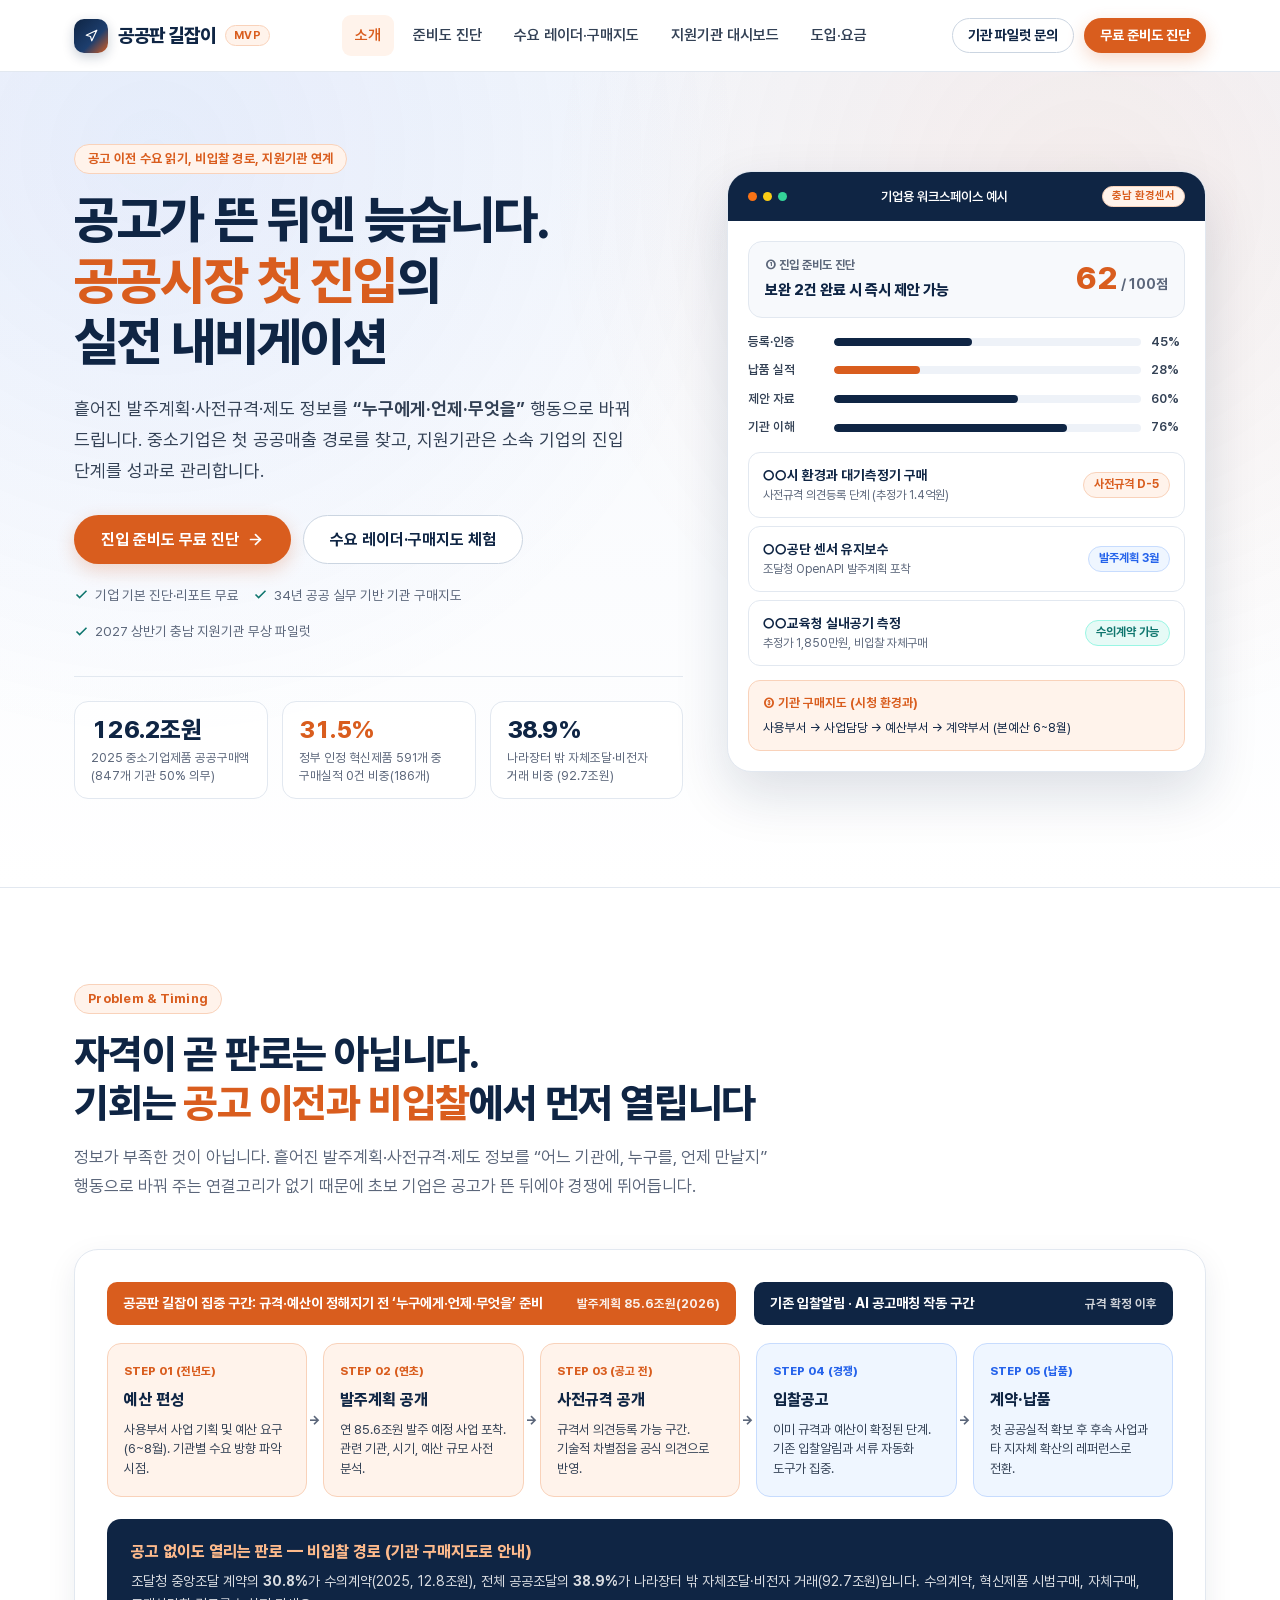
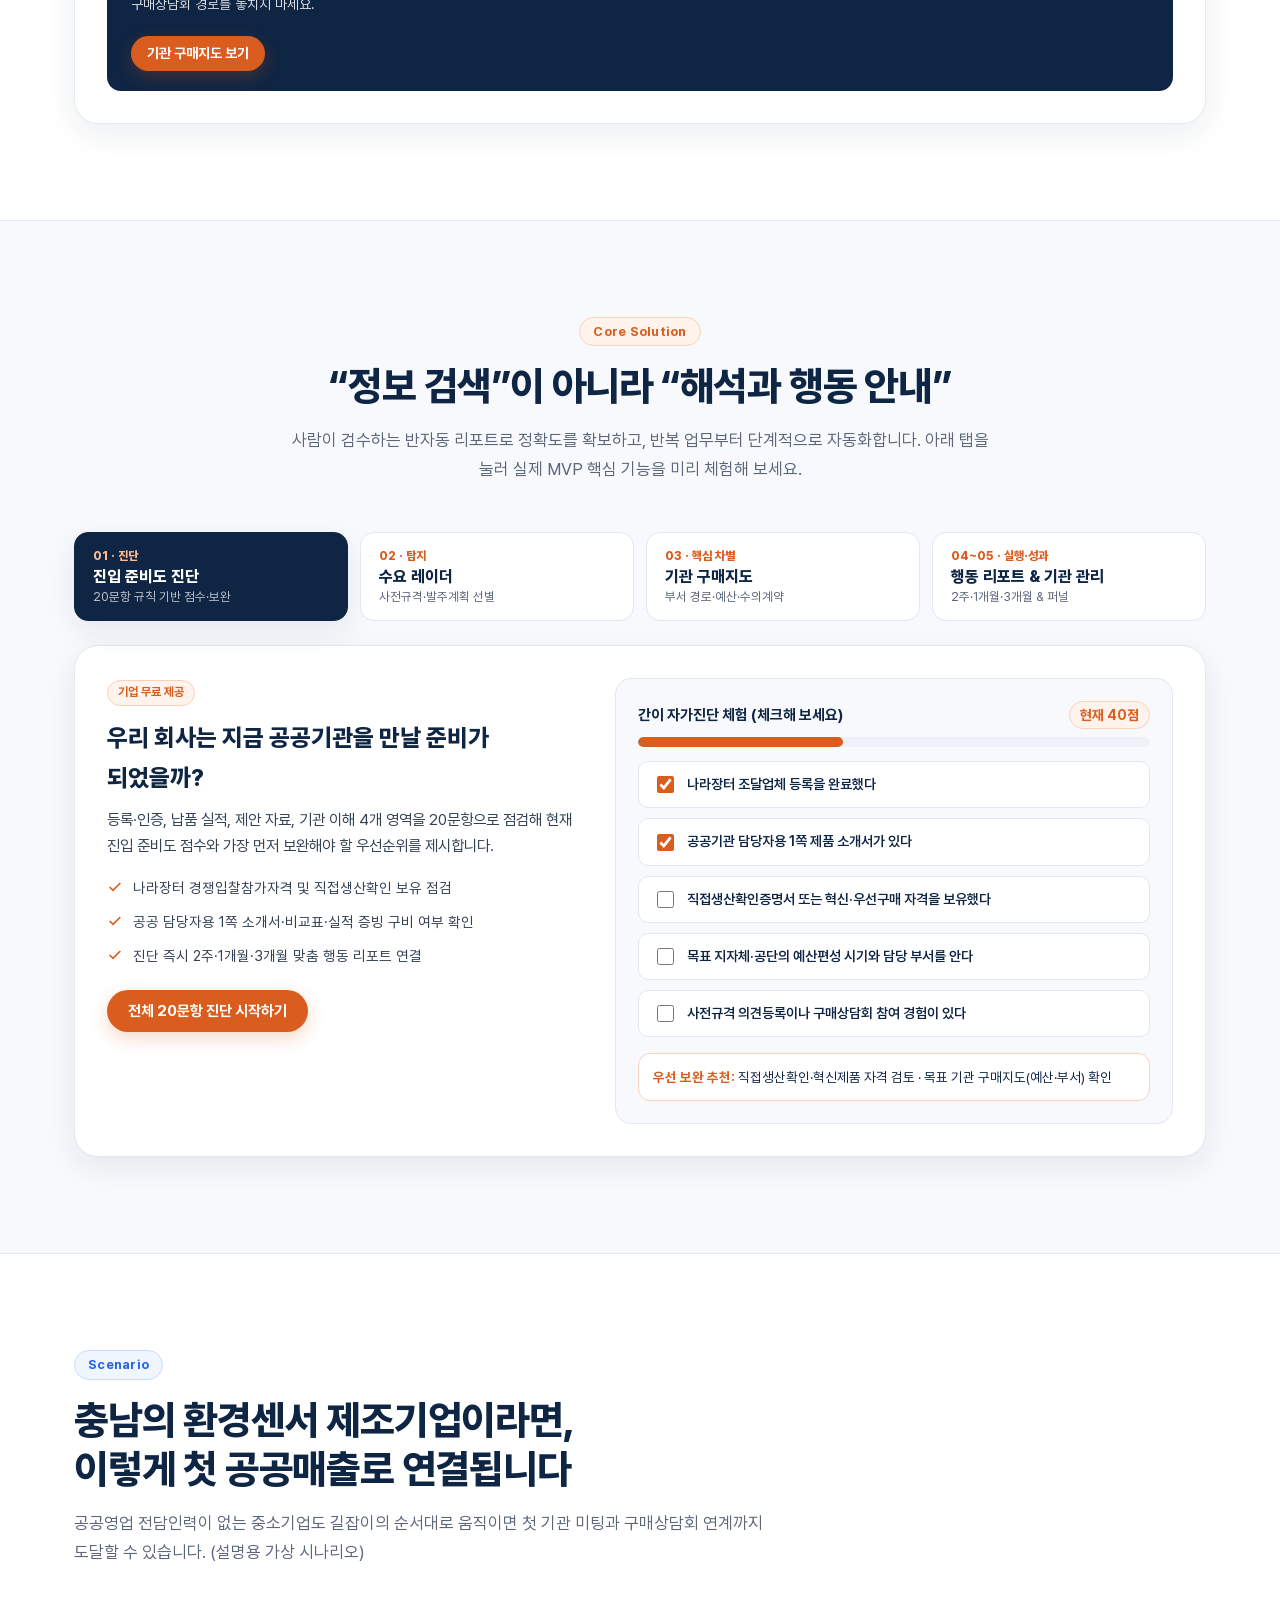
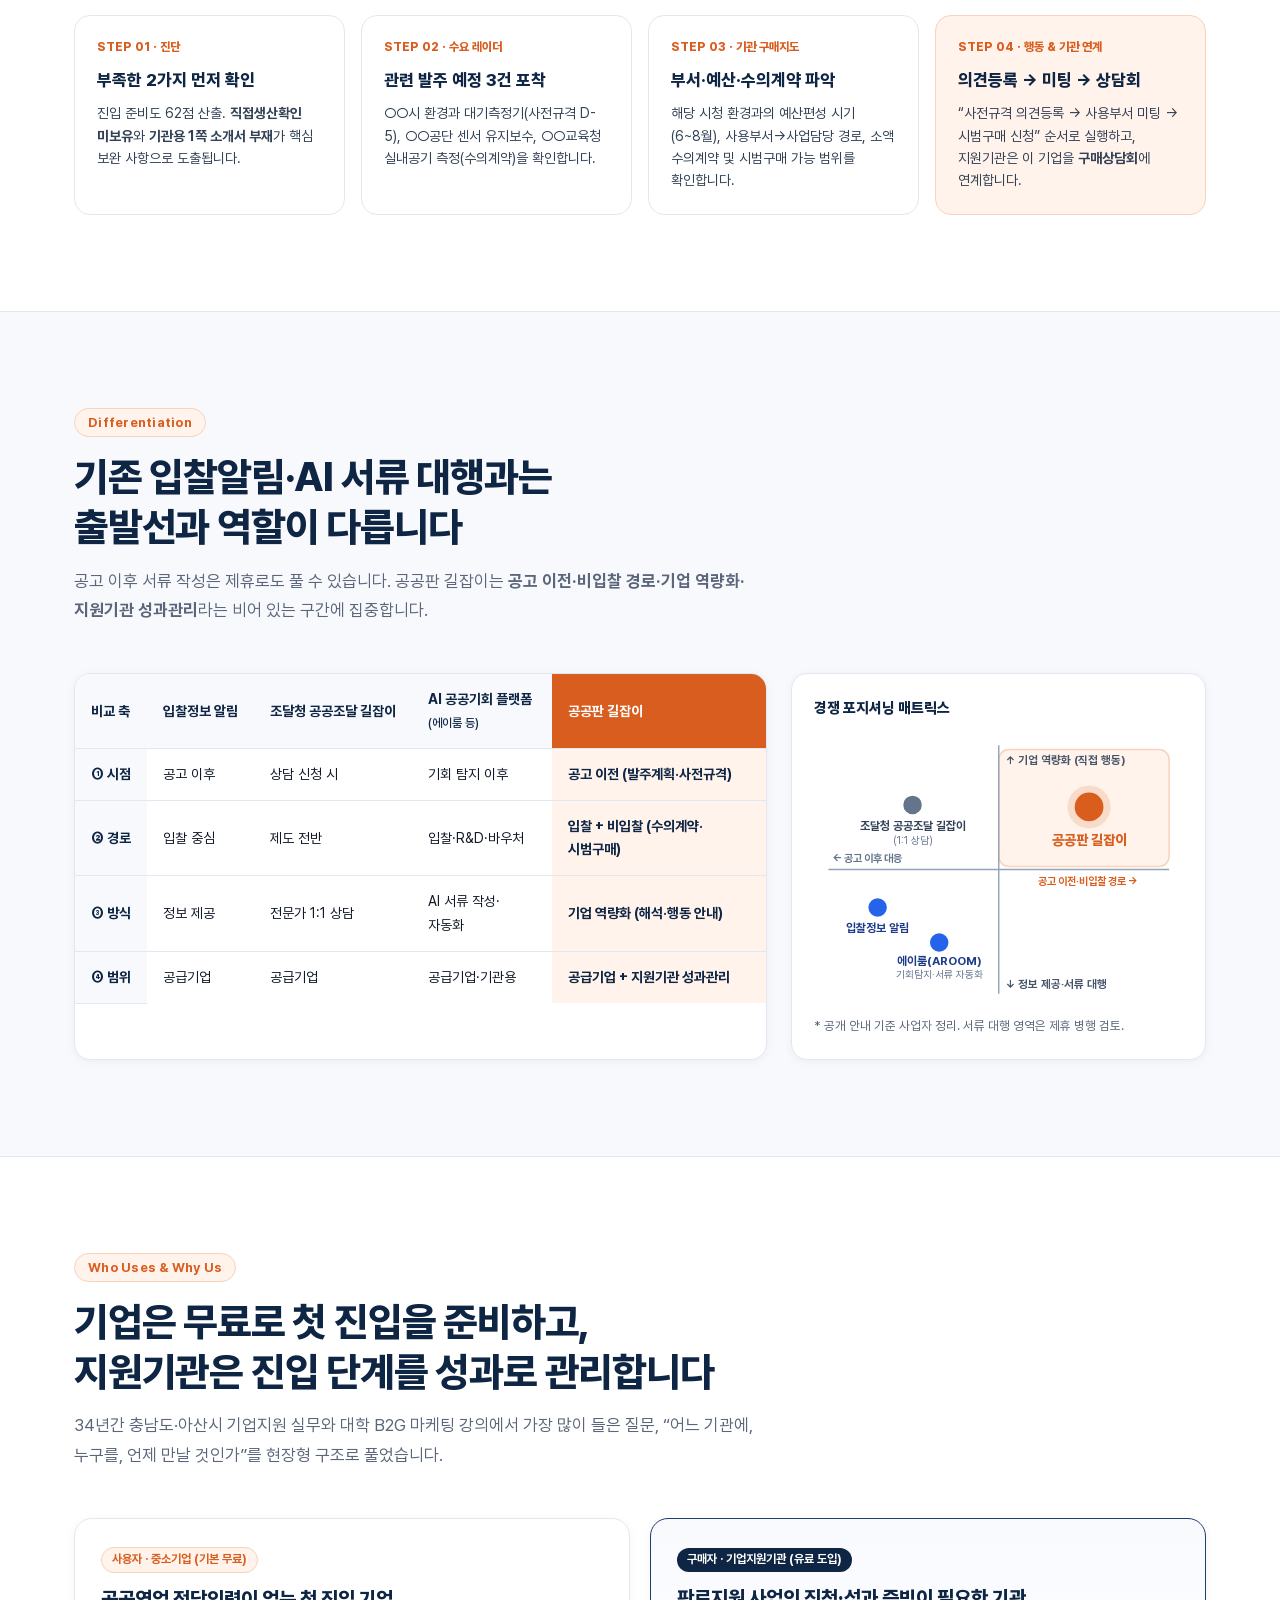
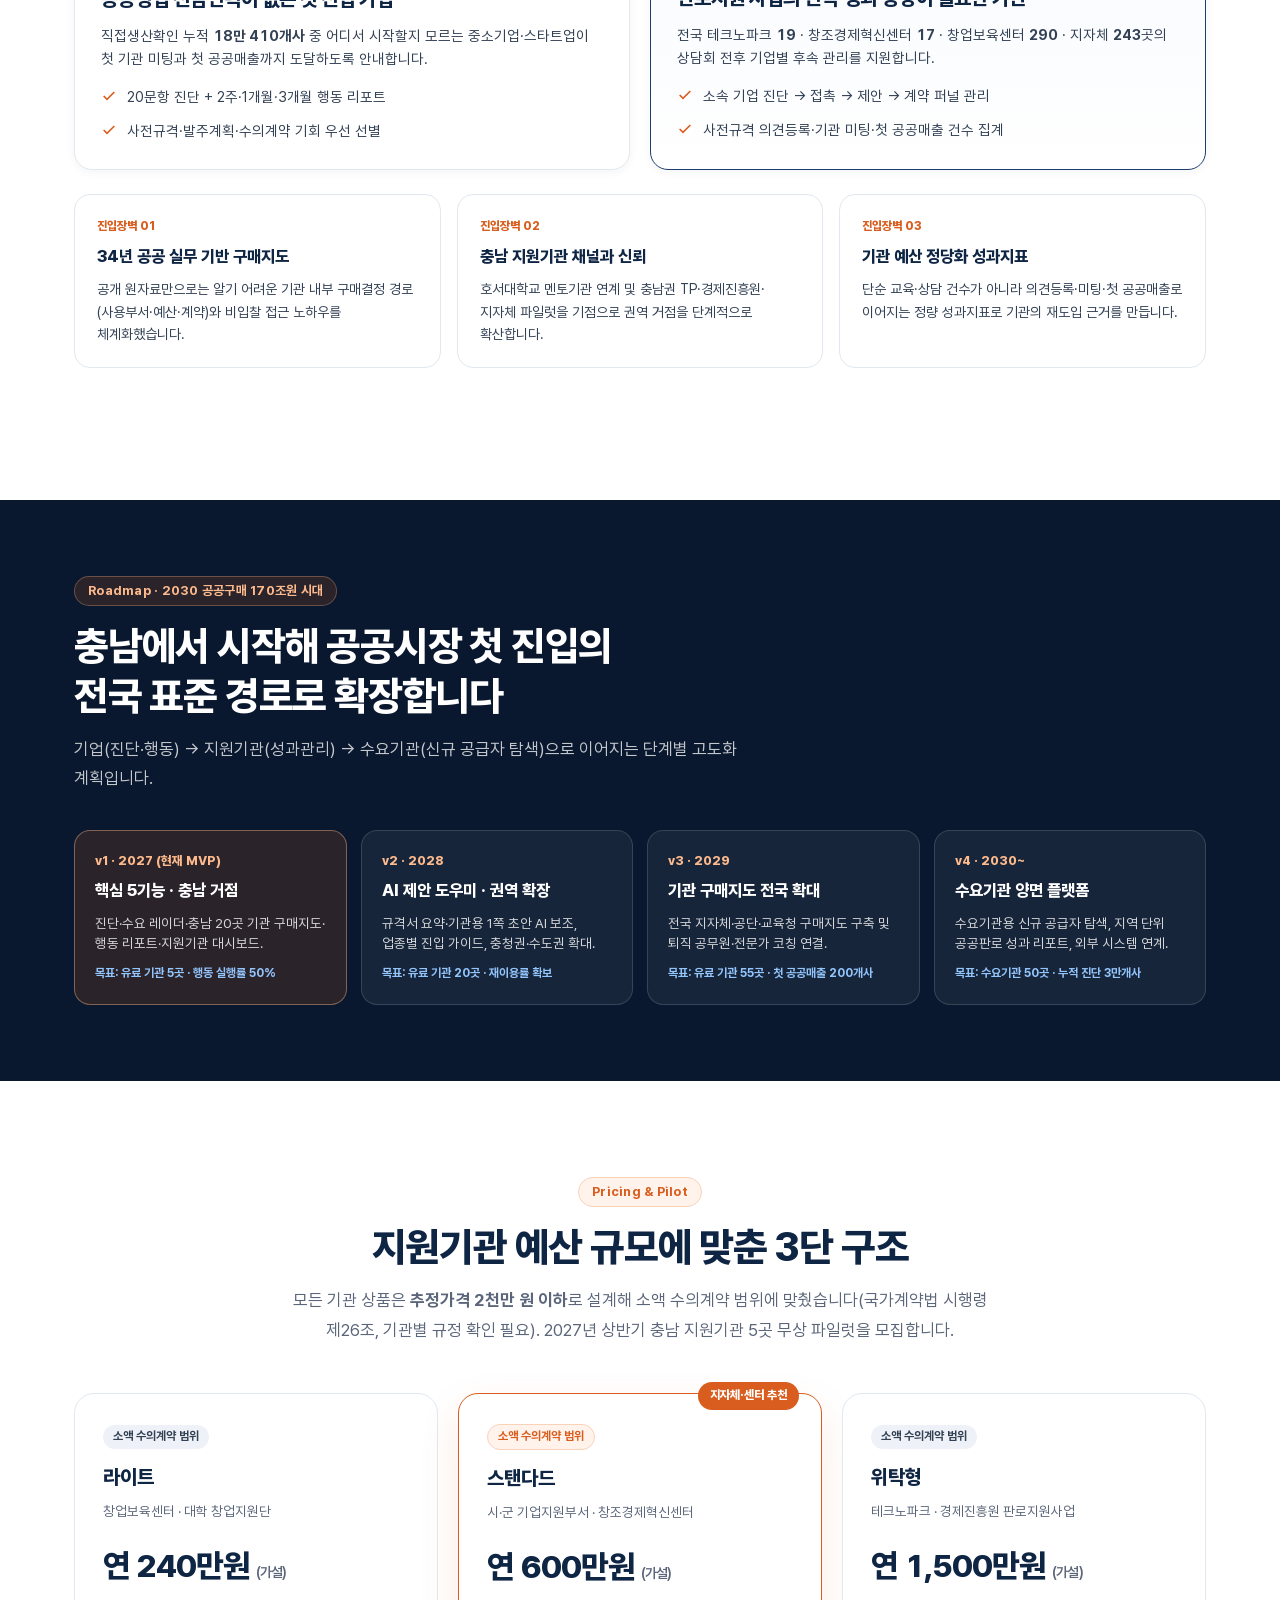
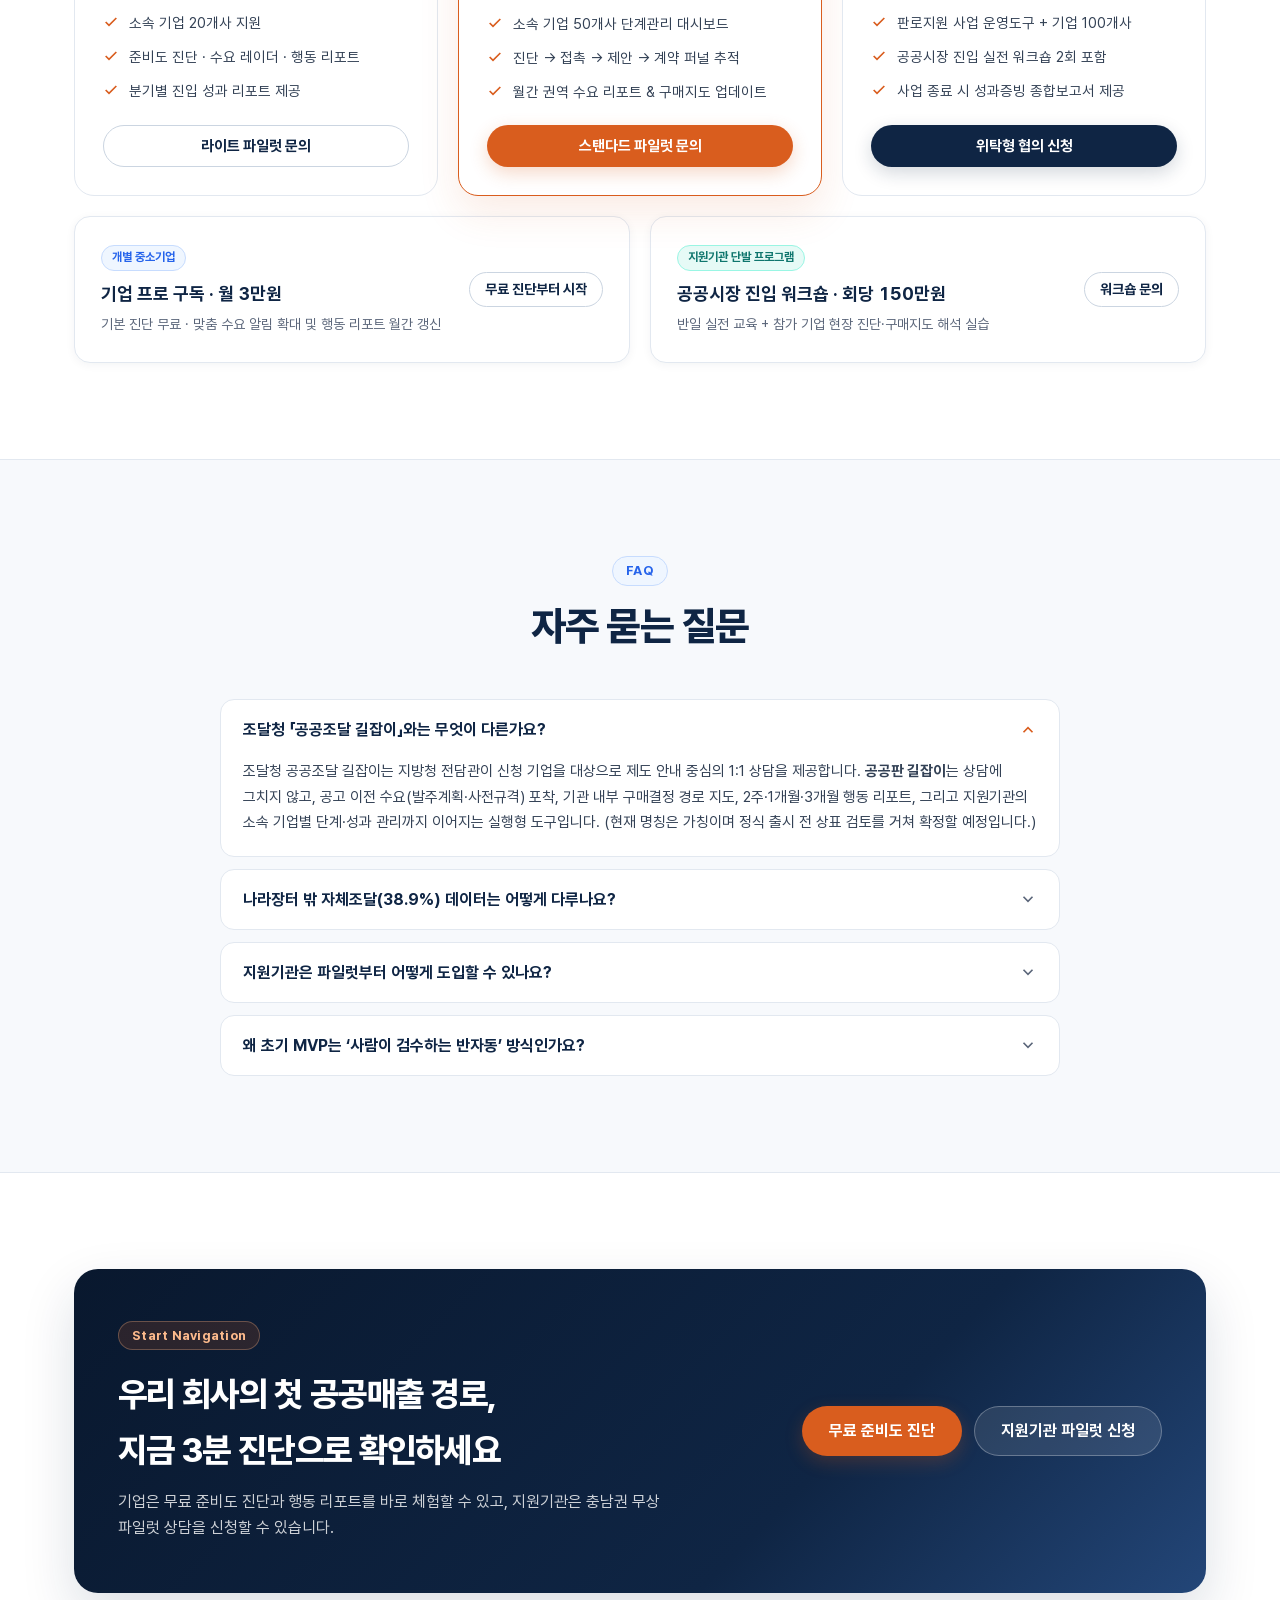
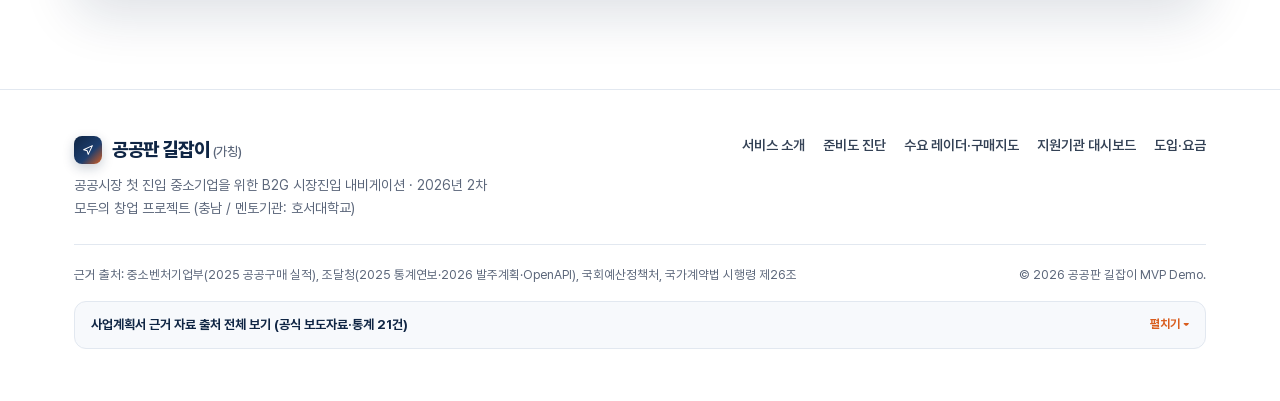
==== commit 85911948: "polish: fix single-line preview strip, reduce middle-dot overuse, add timeline arrows and mobile gri" ====
--- a/index.html
+++ b/index.html
@@ -94,7 +94,7 @@
     <div class="wrap hero-grid">
       <div>
         <div class="eyebrow">
-          <span>공고 이전 수요 읽기 · 비입찰 경로 · 지원기관 연계</span>
+          <span>공고 이전 수요 읽기, 비입찰 경로, 지원기관 연계</span>
         </div>
         <h1>공고가 뜬 뒤엔 늦습니다.<br /><span class="hl">공공시장 첫 진입</span>의<br />실전 내비게이션</h1>
         <p class="hero-lead">
@@ -145,8 +145,8 @@
       <div class="hero-preview" aria-label="공공판 길잡이 서비스 미리보기">
         <div class="preview-topbar">
           <div class="preview-dots"><i></i><i></i><i></i></div>
-          <span>공공판 길잡이 · 기업용 워크스페이스 예시</span>
-          <span class="badge badge-accent" style="padding:2px 8px;font-size:11px;">충남 환경센서</span>
+          <span>기업용 워크스페이스 예시</span>
+          <span class="badge badge-accent" style="padding:3px 9px;font-size:11px;">충남 환경센서</span>
         </div>
         <div class="preview-body">
           <div class="preview-score-row">
@@ -185,30 +185,30 @@
           <div class="preview-radar-list">
             <a href="./radar.html" class="preview-radar-item">
               <div>
-                <div class="preview-radar-title">○○시 환경과 · 대기측정기 구매</div>
-                <div class="preview-radar-sub">사전규격 의견등록 단계 · 추정가 1.4억원</div>
+                <div class="preview-radar-title">○○시 환경과 대기측정기 구매</div>
+                <div class="preview-radar-sub">사전규격 의견등록 단계 (추정가 1.4억원)</div>
               </div>
               <span class="badge badge-accent num">사전규격 D-5</span>
             </a>
             <a href="./radar.html" class="preview-radar-item">
               <div>
-                <div class="preview-radar-title">○○공단 · 센서 유지보수</div>
+                <div class="preview-radar-title">○○공단 센서 유지보수</div>
                 <div class="preview-radar-sub">조달청 OpenAPI 발주계획 포착</div>
               </div>
               <span class="badge badge-blue">발주계획 3월</span>
             </a>
             <a href="./radar.html" class="preview-radar-item">
               <div>
-                <div class="preview-radar-title">○○교육청 · 실내공기 측정</div>
-                <div class="preview-radar-sub">추정가 1,850만원 · 비입찰 자체구매</div>
+                <div class="preview-radar-title">○○교육청 실내공기 측정</div>
+                <div class="preview-radar-sub">추정가 1,850만원, 비입찰 자체구매</div>
               </div>
               <span class="badge badge-teal">수의계약 가능</span>
             </a>
           </div>
 
           <div class="preview-map-strip">
-            <strong>③ 기관 구매지도 · 시청 환경과 의사결정 경로</strong>
-            사용부서 → 사업담당 → 예산부서 → 계약부서 (예산편성 6~8월 · 시범구매 연계)
+            <strong>③ 기관 구매지도 (시청 환경과)</strong>
+            사용부서 → 사업담당 → 예산부서 → 계약부서 (본예산 6~8월)
           </div>
         </div>
       </div>
@@ -241,29 +241,29 @@
 
         <div class="timeline-steps">
           <div class="t-step pre">
-            <div class="t-step-num">STEP 01 · 전년도</div>
+            <div class="t-step-num">STEP 01 (전년도)</div>
             <h4>예산 편성</h4>
             <p>사용부서 사업 기획 및 예산 요구(6~8월). 기관별 수요 방향 파악 시점.</p>
           </div>
           <div class="t-step pre">
-            <div class="t-step-num">STEP 02 · 연초</div>
+            <div class="t-step-num">STEP 02 (연초)</div>
             <h4>발주계획 공개</h4>
-            <p>연 85.6조원 발주 예정 사업 포착. 관련 기관·시기·예산 규모 사전 분석.</p>
+            <p>연 85.6조원 발주 예정 사업 포착. 관련 기관, 시기, 예산 규모 사전 분석.</p>
           </div>
           <div class="t-step pre">
-            <div class="t-step-num">STEP 03 · 공고 전</div>
+            <div class="t-step-num">STEP 03 (공고 전)</div>
             <h4>사전규격 공개</h4>
             <p>규격서 의견등록 가능 구간. 기술적 차별점을 공식 의견으로 반영.</p>
           </div>
           <div class="t-step post">
-            <div class="t-step-num">STEP 04 · 경쟁</div>
+            <div class="t-step-num">STEP 04 (경쟁)</div>
             <h4>입찰공고</h4>
-            <p>이미 규격·예산이 확정된 단계. 기존 입찰알림·서류 자동화 도구가 집중.</p>
+            <p>이미 규격과 예산이 확정된 단계. 기존 입찰알림과 서류 자동화 도구가 집중.</p>
           </div>
           <div class="t-step post">
-            <div class="t-step-num">STEP 05 · 납품</div>
+            <div class="t-step-num">STEP 05 (납품)</div>
             <h4>계약·납품</h4>
-            <p>첫 공공실적 확보 후 후속 사업·타 지자체 확산의 레퍼런스로 전환.</p>
+            <p>첫 공공실적 확보 후 후속 사업과 타 지자체 확산의 레퍼런스로 전환.</p>
           </div>
         </div>
 
@@ -272,7 +272,7 @@
             <h4>공고 없이도 열리는 판로 — 비입찰 경로 (기관 구매지도로 안내)</h4>
             <p>
               조달청 중앙조달 계약의 <strong class="num">30.8%</strong>가 수의계약(2025, 12.8조원), 전체 공공조달의 <strong class="num">38.9%</strong>가 나라장터 밖 자체조달·비전자 거래(92.7조원)입니다.
-              수의계약 · 혁신제품 시범구매 · 자체구매 · 구매상담회 경로를 놓치지 마세요.
+              수의계약, 혁신제품 시범구매, 자체구매, 구매상담회 경로를 놓치지 마세요.
             </p>
           </div>
           <a href="./radar.html#map-section" class="btn btn-primary btn-sm">기관 구매지도 보기</a>
@@ -418,21 +418,21 @@
 
         <div class="showcase-demo">
           <div style="font-size:14px;font-weight:700;color:var(--navy);margin-bottom:12px;">시청 환경과 구매결정 경로 예시</div>
-          <div style="display:grid;grid-template-columns:repeat(4,1fr);gap:8px;margin-bottom:14px;">
+          <div class="map-mini-steps">
             <div style="background:#fff;border:1.5px solid var(--accent);border-radius:10px;padding:10px;text-align:center;">
-              <div style="font-size:11px;font-weight:800;color:var(--accent);">1단계 · 접촉</div>
+              <div style="font-size:11px;font-weight:800;color:var(--accent);">1단계 (접촉)</div>
               <div style="font-size:13.5px;font-weight:800;color:var(--navy);margin-top:3px;">사용부서</div>
             </div>
             <div style="background:#fff;border:1px solid var(--line);border-radius:10px;padding:10px;text-align:center;">
-              <div style="font-size:11px;font-weight:700;color:var(--muted);">2단계 · 규격</div>
+              <div style="font-size:11px;font-weight:700;color:var(--muted);">2단계 (규격)</div>
               <div style="font-size:13.5px;font-weight:800;color:var(--navy);margin-top:3px;">사업담당</div>
             </div>
             <div style="background:#fff;border:1px solid var(--line);border-radius:10px;padding:10px;text-align:center;">
-              <div style="font-size:11px;font-weight:700;color:var(--muted);">3단계 · 6~8월</div>
+              <div style="font-size:11px;font-weight:700;color:var(--muted);">3단계 (6~8월)</div>
               <div style="font-size:13.5px;font-weight:800;color:var(--navy);margin-top:3px;">예산부서</div>
             </div>
             <div style="background:#fff;border:1px solid var(--line);border-radius:10px;padding:10px;text-align:center;">
-              <div style="font-size:11px;font-weight:700;color:var(--muted);">4단계 · 집행</div>
+              <div style="font-size:11px;font-weight:700;color:var(--muted);">4단계 (집행)</div>
               <div style="font-size:13.5px;font-weight:800;color:var(--navy);margin-top:3px;">계약부서</div>
             </div>
           </div>
--- a/css/style.css
+++ b/css/style.css
@@ -154,14 +154,18 @@
 }
 
 .brand-sub {
+  display: inline-flex;
+  align-items: center;
+  justify-content: center;
+  line-height: 1;
   font-size: 11px;
-  font-weight: 600;
+  font-weight: 700;
   color: var(--accent);
   background: var(--accent-soft);
   border: 1px solid var(--accent-line);
-  padding: 2px 7px;
+  padding: 4px 8px;
   border-radius: 999px;
-  letter-spacing: 0;
+  letter-spacing: 0.02em;
 }
 
 .nav-links {
@@ -206,6 +210,7 @@
   border-radius: 999px;
   font-size: 15px;
   font-weight: 700;
+  line-height: 1.2;
   border: 1px solid transparent;
   cursor: pointer;
   transition: transform 0.16s ease, box-shadow 0.16s ease, background 0.16s ease, border-color 0.16s ease, color 0.16s ease;
@@ -324,6 +329,10 @@
   padding: 96px 0;
 }
 
+section[id] {
+  scroll-margin-top: calc(var(--header-h) + 12px);
+}
+
 .section-surface {
   background: var(--surface);
   border-top: 1px solid var(--line);
@@ -341,12 +350,12 @@
   gap: 8px;
   font-size: 13px;
   font-weight: 700;
-  letter-spacing: 0.04em;
-  text-transform: uppercase;
+  line-height: 1.2;
+  letter-spacing: 0.02em;
   color: var(--accent);
   background: var(--accent-soft);
   border: 1px solid var(--accent-line);
-  padding: 5px 12px;
+  padding: 6px 13px;
   border-radius: 999px;
   margin-bottom: 16px;
 }
@@ -381,6 +390,7 @@
   line-height: 1.24;
   letter-spacing: -0.03em;
   color: var(--navy);
+  text-wrap: balance;
 }
 
 .section-navy .sec-title {
@@ -409,10 +419,12 @@
 .badge {
   display: inline-flex;
   align-items: center;
+  justify-content: center;
   gap: 5px;
   font-size: 12px;
   font-weight: 700;
-  padding: 4px 10px;
+  line-height: 1.15;
+  padding: 5px 10px;
   border-radius: 999px;
 }
 
@@ -471,6 +483,7 @@
   line-height: 1.18;
   letter-spacing: -0.035em;
   color: var(--navy);
+  text-wrap: balance;
 }
 
 .hero h1 .hl {
@@ -724,7 +737,7 @@
 .timeline-steps {
   display: grid;
   grid-template-columns: repeat(5, 1fr);
-  gap: 14px;
+  gap: 16px;
   margin-bottom: 22px;
 }
 
@@ -733,6 +746,20 @@
   padding: 18px 16px;
   border: 1.5px solid var(--line);
   position: relative;
+}
+
+@media (min-width: 1025px) {
+  .t-step:not(:last-child)::after {
+    content: "→";
+    position: absolute;
+    right: -14px;
+    top: 50%;
+    transform: translateY(-50%);
+    font-size: 13px;
+    font-weight: 800;
+    color: var(--muted);
+    z-index: 2;
+  }
 }
 
 .t-step.pre {
@@ -1275,6 +1302,10 @@
 }
 
 .pill-btn {
+  display: inline-flex;
+  align-items: center;
+  justify-content: center;
+  line-height: 1.2;
   padding: 8px 15px;
   border-radius: 999px;
   border: 1px solid var(--line-strong);
@@ -1284,6 +1315,61 @@
   font-weight: 600;
   cursor: pointer;
   transition: all 0.15s ease;
+}
+
+.diag-meta-grid {
+  display: grid;
+  grid-template-columns: 1fr 1fr;
+  gap: 12px;
+}
+
+.map-mini-steps {
+  display: grid;
+  grid-template-columns: repeat(4, 1fr);
+  gap: 8px;
+  margin-bottom: 14px;
+}
+
+.back-to-top {
+  position: fixed;
+  right: 22px;
+  bottom: 22px;
+  z-index: 90;
+  width: 42px;
+  height: 42px;
+  border-radius: 50%;
+  border: 1px solid var(--line-strong);
+  background: rgba(255, 255, 255, 0.94);
+  backdrop-filter: blur(8px);
+  color: var(--navy);
+  box-shadow: var(--shadow-md);
+  display: grid;
+  place-items: center;
+  cursor: pointer;
+  opacity: 0;
+  pointer-events: none;
+  transform: translateY(8px);
+  transition: opacity 0.2s ease, transform 0.2s ease, border-color 0.15s ease;
+}
+
+.back-to-top.show {
+  opacity: 1;
+  pointer-events: auto;
+  transform: translateY(0);
+}
+
+.back-to-top:hover {
+  border-color: var(--accent);
+  color: var(--accent);
+}
+
+@media (max-width: 560px) {
+  .diag-meta-grid {
+    grid-template-columns: 1fr;
+  }
+  .map-mini-steps {
+    grid-template-columns: repeat(2, 1fr);
+  }
 }
 
 .pill-btn:hover {
@@ -1539,23 +1625,31 @@
   color: var(--accent);
 }
 
-/* Safe Progressive Scroll Reveal */
-.js-reveal-ready .reveal {
-  opacity: 0;
-  transform: translateY(16px);
-  transition: opacity 0.45s ease, transform 0.45s ease;
-}
-
-.js-reveal-ready .reveal.is-visible {
+/* Safe Progressive Scroll Reveal (never hides content at opacity 0) */
+.reveal {
   opacity: 1;
-  transform: translateY(0);
-}
-
-@media (prefers-reduced-motion: reduce) {
-  .js-reveal-ready .reveal {
-    opacity: 1;
-    transform: none;
-    transition: none;
+}
+
+@media (min-width: 821px) {
+  .mobile-drawer {
+    display: none !important;
+  }
+}
+
+.table-scroll-hint {
+  display: none;
+  font-size: 12px;
+  font-weight: 600;
+  color: var(--muted);
+  padding: 8px 16px;
+  background: var(--surface);
+  border-bottom: 1px solid var(--line);
+  text-align: right;
+}
+
+@media (max-width: 820px) {
+  .table-scroll-hint {
+    display: block;
   }
 }
 
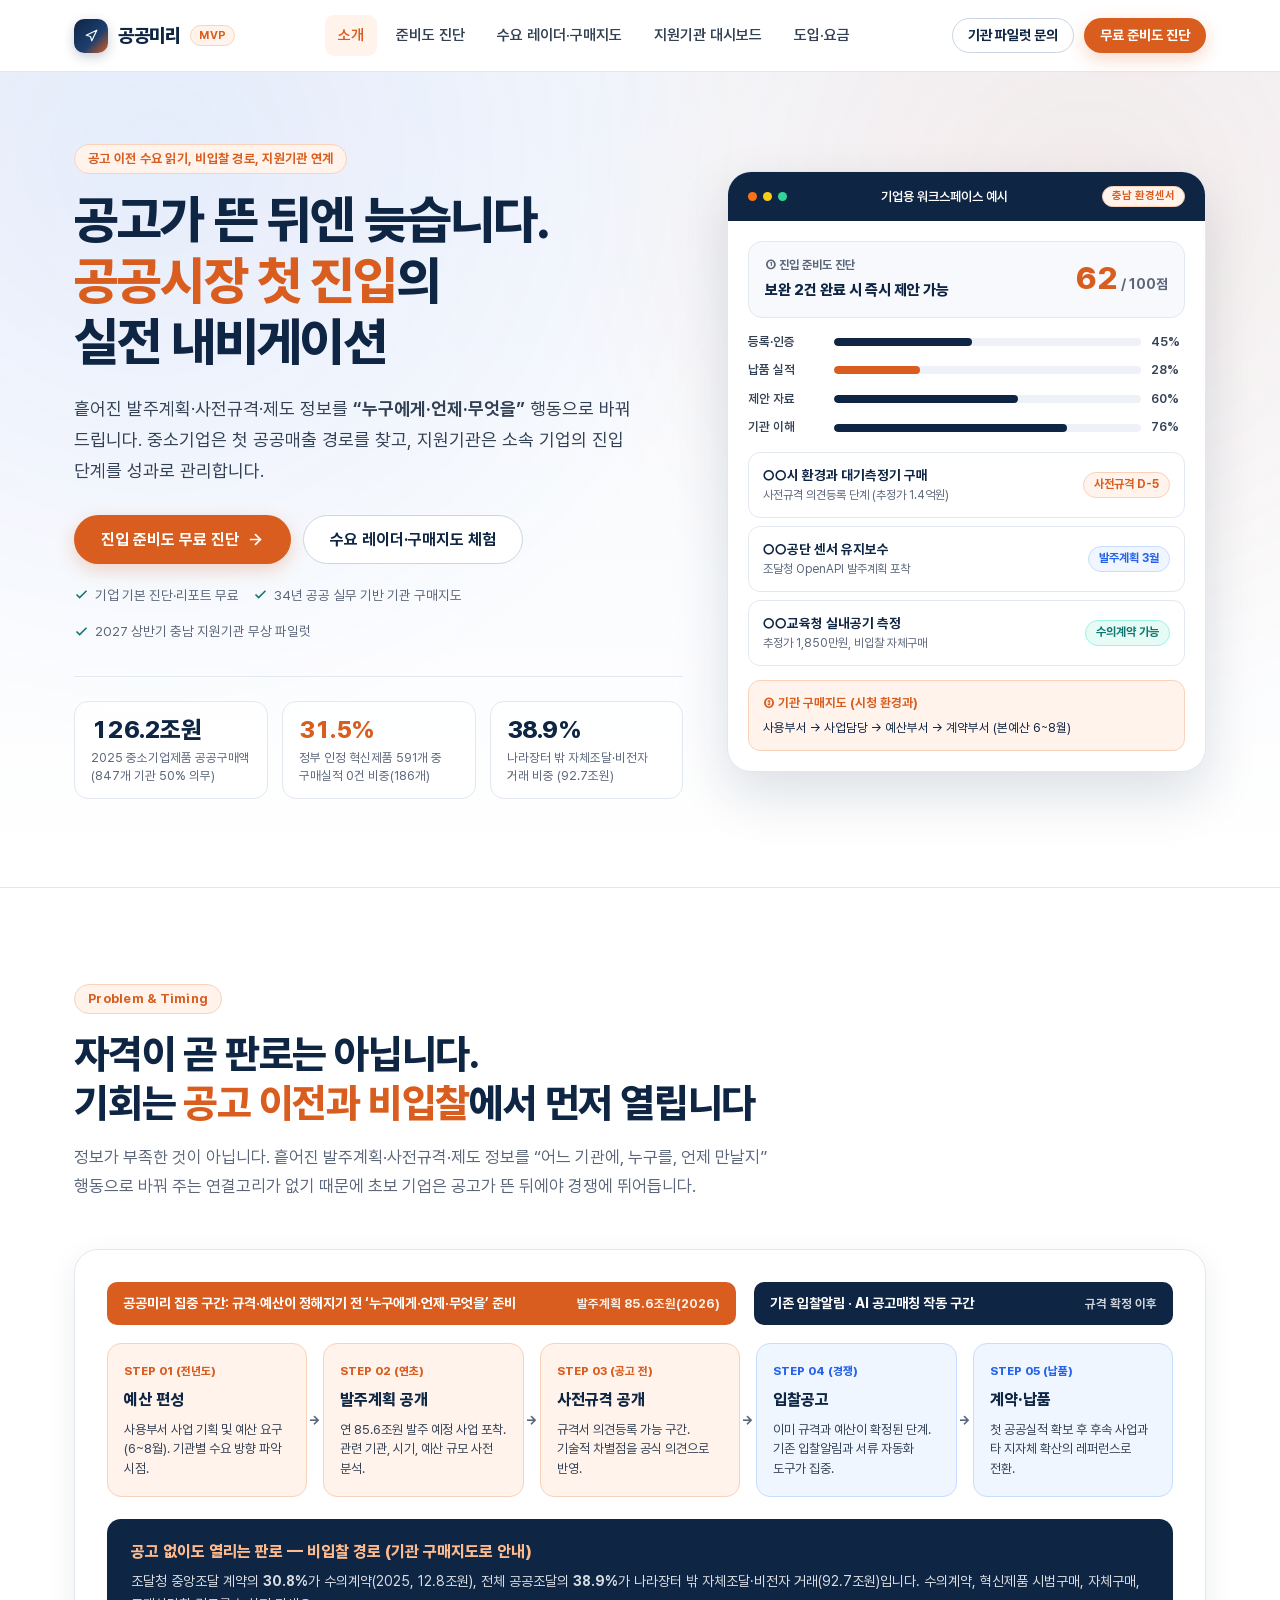
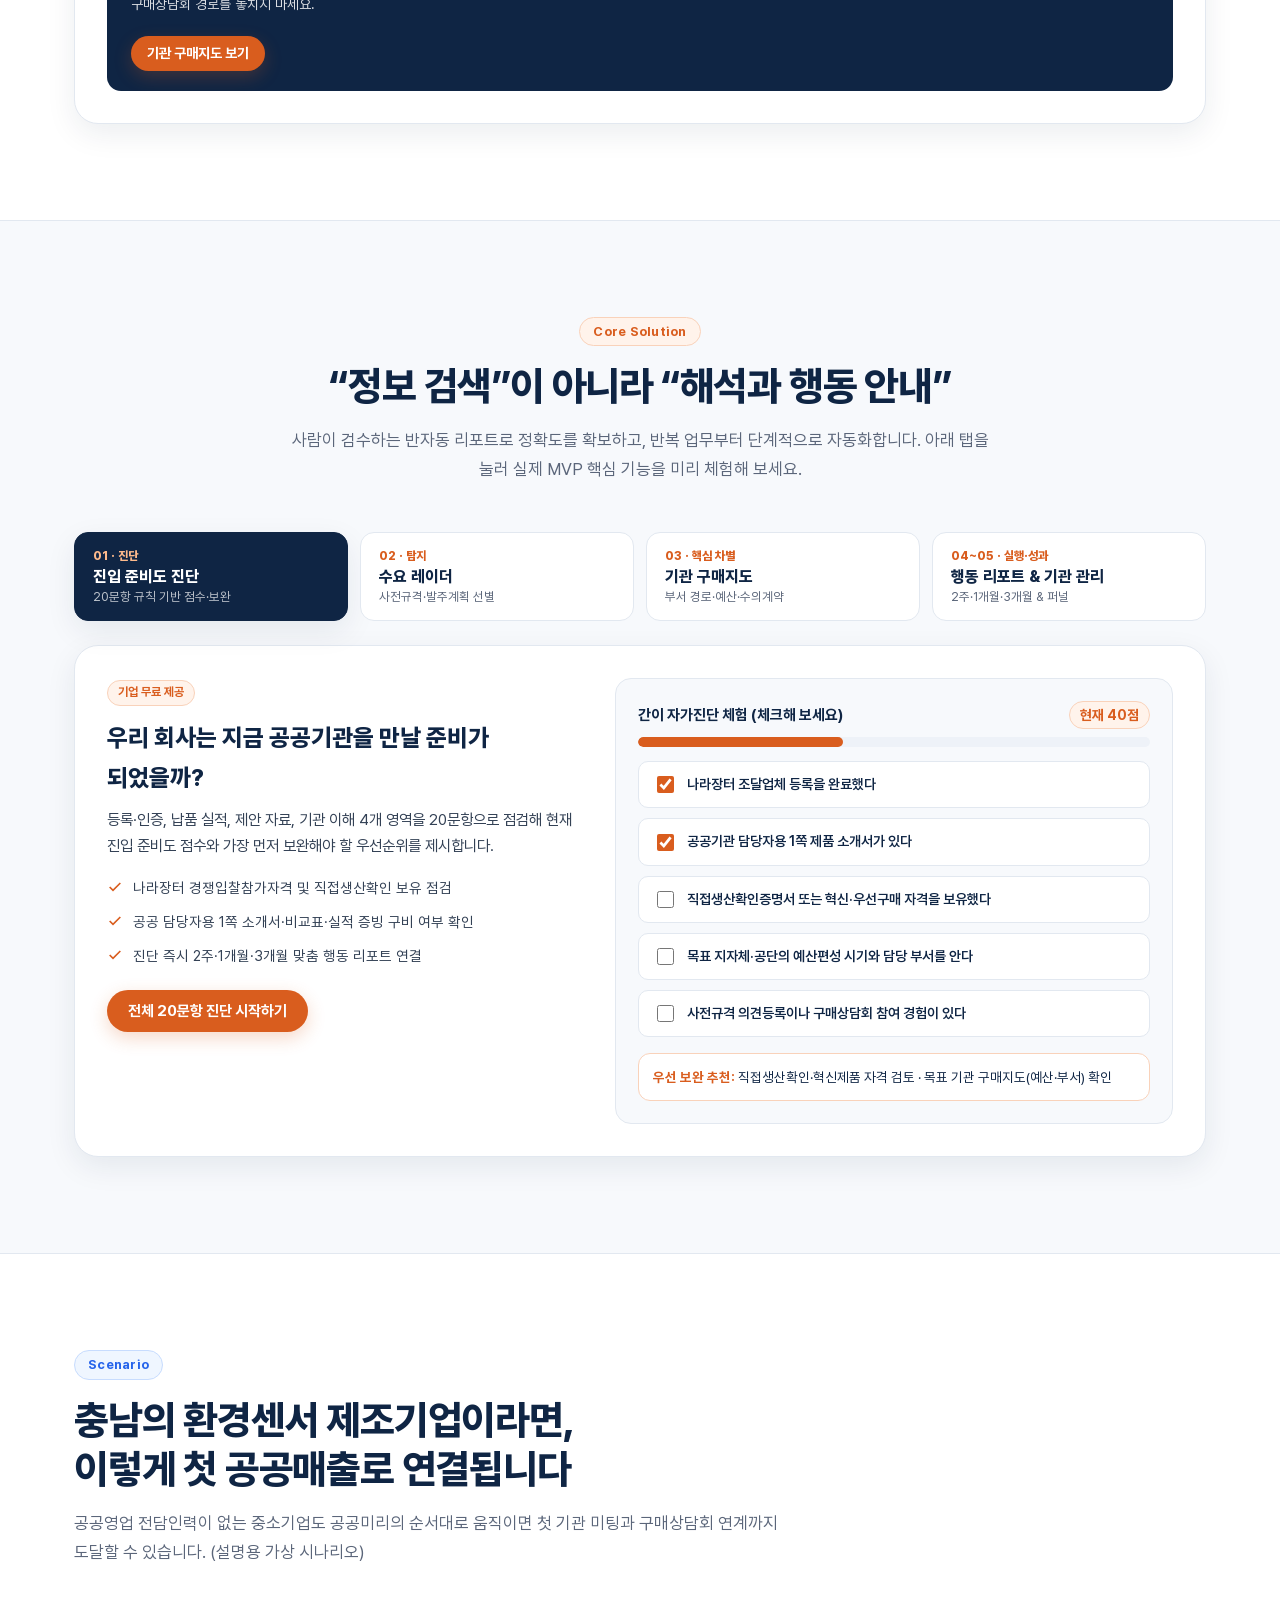
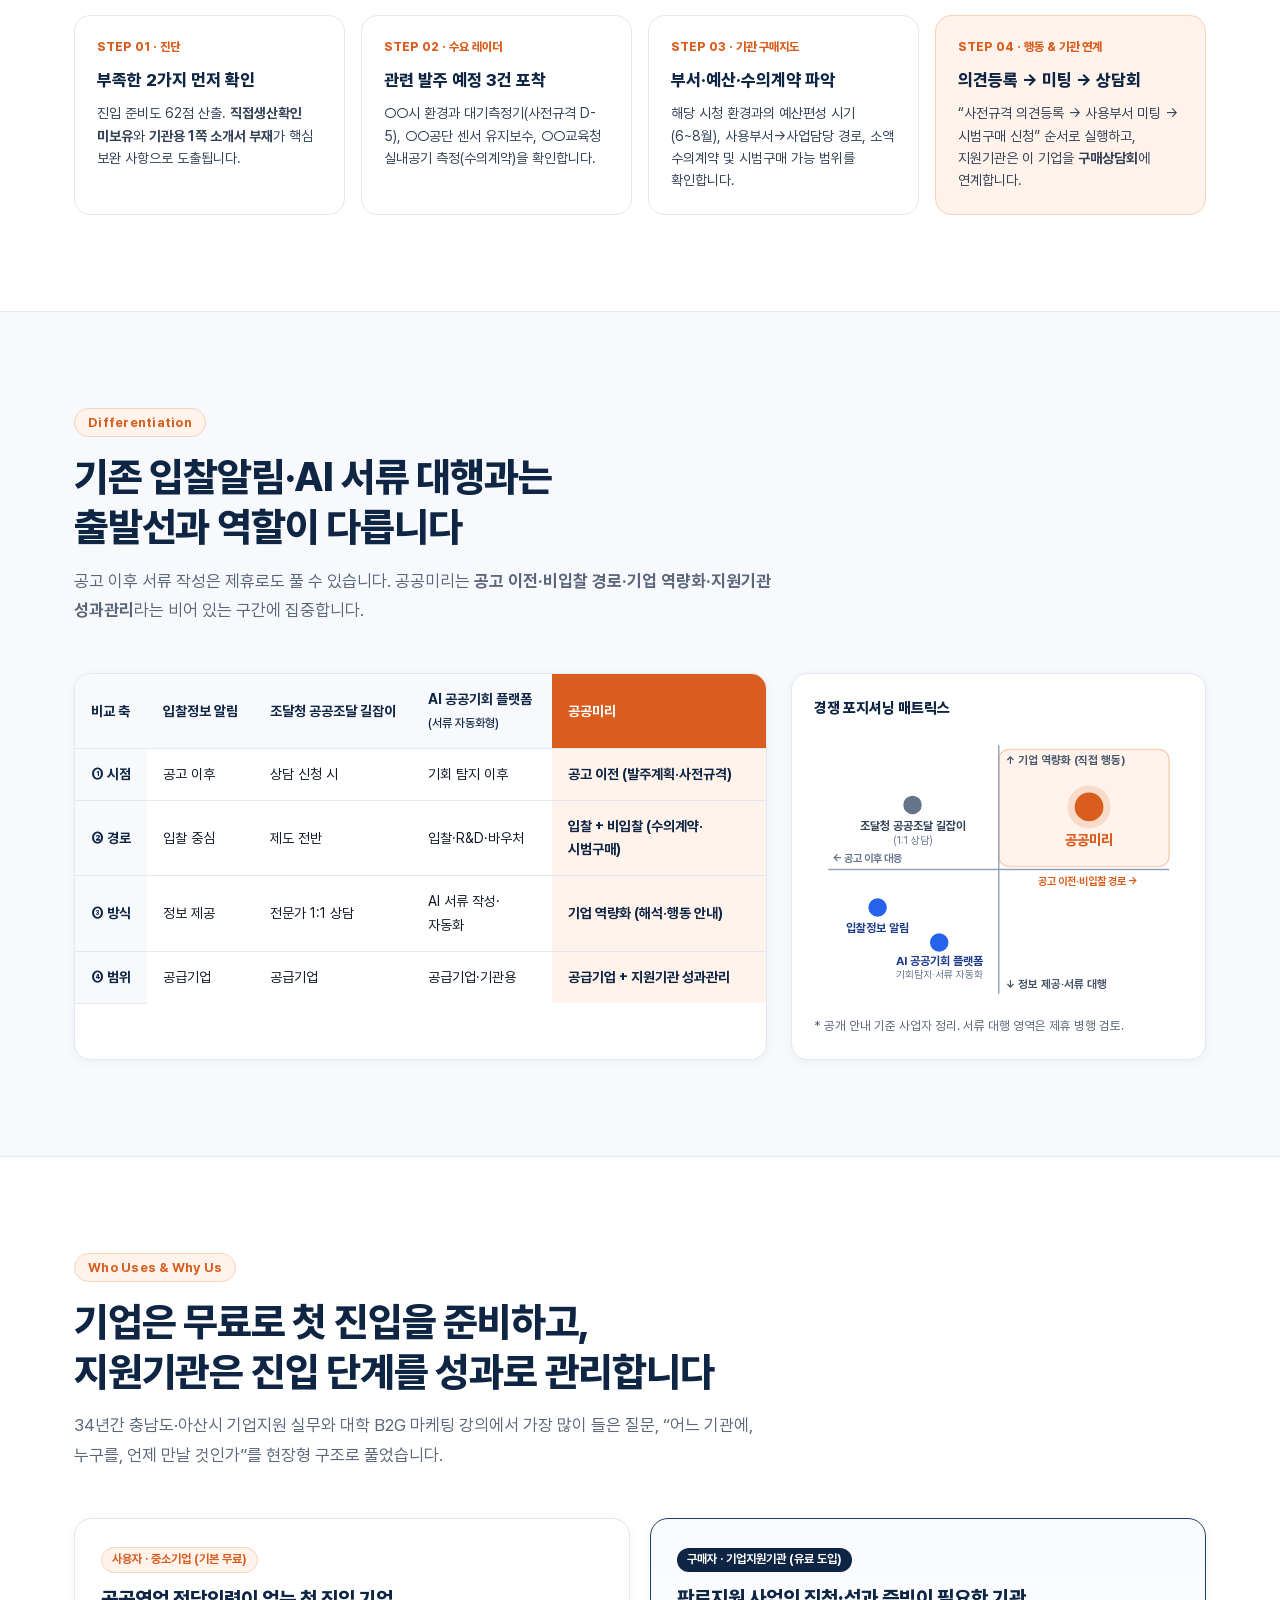
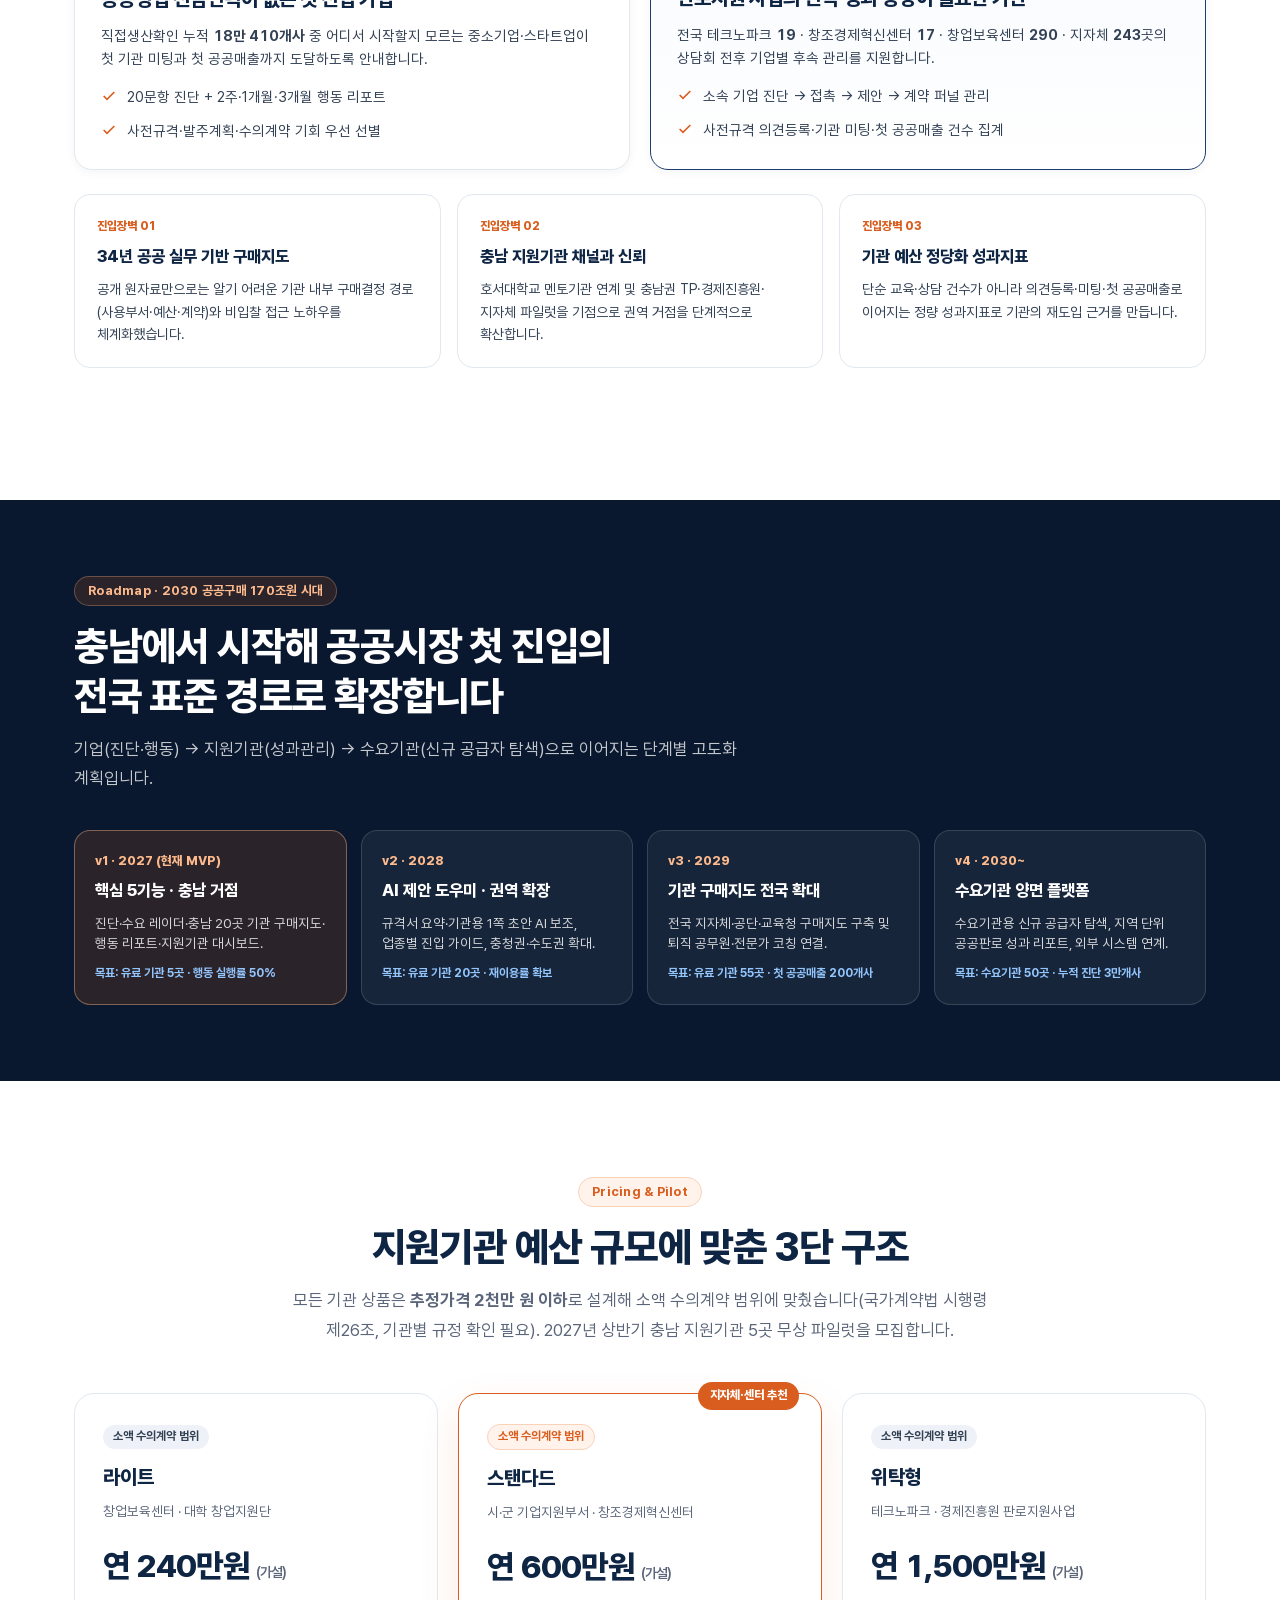
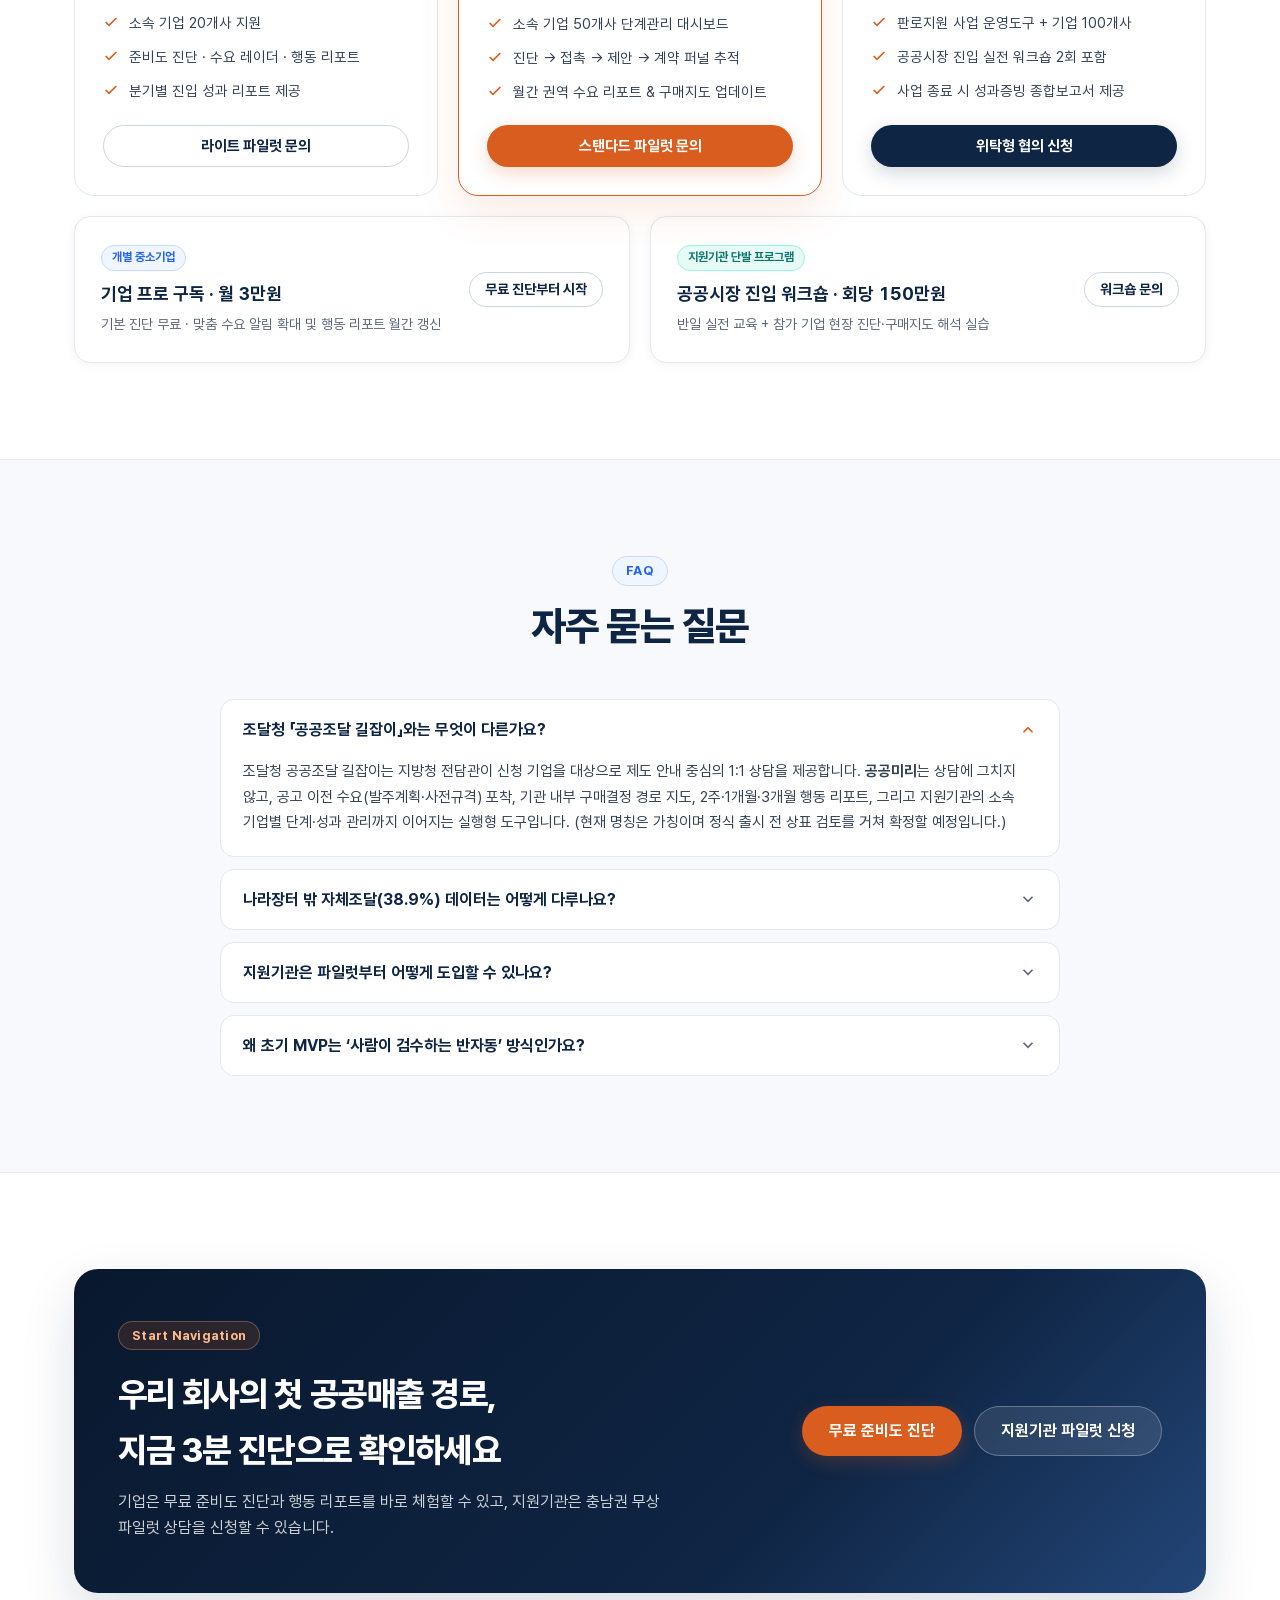
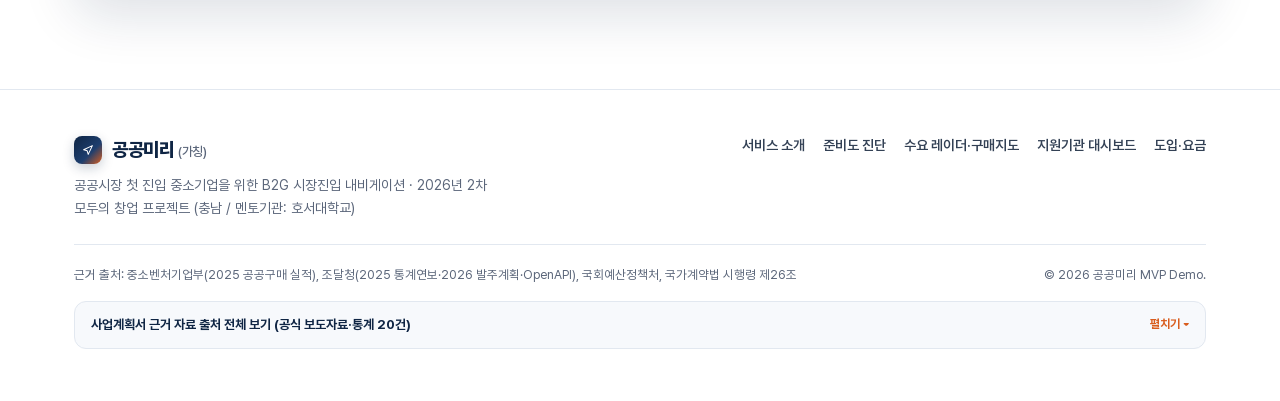
==== commit d19d0e5b: "chore: rebrand to 공공미리, anonymize competitor name, and update og-image" ====
--- a/index.html
+++ b/index.html
@@ -3,29 +3,35 @@
 <head>
   <meta charset="UTF-8" />
   <meta name="viewport" content="width=device-width, initial-scale=1.0" />
-  <title>공공판 길잡이 — 공공시장 첫 진입 중소기업을 위한 B2G 내비게이션</title>
-  <meta name="description" content="공고 이전 수요 읽기(발주계획·사전규격), 비입찰 경로(수의계약·시범구매) 기관 구매지도, 기업지원기관 단계·성과 관리까지 연결하는 B2G 시장진입 내비게이션, 공공판 길잡이(가칭)" />
-  <meta name="keywords" content="공공판 길잡이, B2G, 공공조달, 공공시장 진입, 발주계획, 사전규격, 기관 구매지도, 수의계약, 혁신제품 시범구매, 중소기업 판로지원, 테크노파크, 창업보육센터" />
+  <title>공공미리 — 공공시장 첫 진입 중소기업을 위한 B2G 내비게이션</title>
+  <meta name="description" content="공고 이전 수요 읽기(발주계획·사전규격), 비입찰 경로(수의계약·시범구매) 기관 구매지도, 기업지원기관 단계·성과 관리까지 연결하는 B2G 시장진입 내비게이션, 공공미리(가칭)" />
+  <meta name="keywords" content="공공미리, B2G, 공공조달, 공공시장 진입, 발주계획, 사전규격, 기관 구매지도, 수의계약, 혁신제품 시범구매, 중소기업 판로지원, 테크노파크, 창업보육센터" />
   <meta name="robots" content="index, follow" />
+  <meta name="author" content="공공미리" />
   <meta name="theme-color" content="#0F2544" />
+  <link rel="canonical" href="https://jaymunsh.github.io/modoo-demo/" />
   <link rel="icon" type="image/svg+xml" href="./assets/favicon.svg" />
   <meta property="og:type" content="website" />
   <meta property="og:locale" content="ko_KR" />
-  <meta property="og:site_name" content="공공판 길잡이" />
+  <meta property="og:site_name" content="공공미리" />
   <meta property="og:url" content="https://jaymunsh.github.io/modoo-demo/" />
-  <meta property="og:title" content="공공판 길잡이 — 공공시장 첫 진입 중소기업을 위한 B2G 내비게이션" />
-  <meta property="og:description" content="공고가 뜬 뒤엔 늦습니다. 공고 이전 수요 읽기 · 비입찰 기관 구매지도 · 지원기관 성과관리까지." />
-  <meta property="og:image" content="https://jaymunsh.github.io/modoo-demo/assets/og-image.svg" />
+  <meta property="og:title" content="공공미리 — 공공시장 첫 진입 중소기업을 위한 B2G 내비게이션" />
+  <meta property="og:description" content="공고가 뜬 뒤엔 늦습니다. 공고 이전 수요 읽기, 비입찰 기관 구매지도, 지원기관 성과관리까지." />
+  <meta property="og:image" content="https://jaymunsh.github.io/modoo-demo/assets/og-image.png" />
+  <meta property="og:image:width" content="1200" />
+  <meta property="og:image:height" content="630" />
+  <meta property="og:image:alt" content="공공미리 — 공공시장 첫 진입 B2G 내비게이션" />
   <meta name="twitter:card" content="summary_large_image" />
-  <meta name="twitter:title" content="공공판 길잡이 — B2G 시장진입 내비게이션" />
-  <meta name="twitter:description" content="공고 이전 수요 읽기 · 비입찰 기관 구매지도 · 기업지원기관 연계형 B2G 플랫폼" />
-  <meta name="twitter:image" content="https://jaymunsh.github.io/modoo-demo/assets/og-image.svg" />
+  <meta name="twitter:title" content="공공미리 — B2G 시장진입 내비게이션" />
+  <meta name="twitter:description" content="공고 이전 수요 읽기, 비입찰 기관 구매지도, 기업지원기관 연계형 B2G 플랫폼" />
+  <meta name="twitter:image" content="https://jaymunsh.github.io/modoo-demo/assets/og-image.png" />
   <link rel="stylesheet" href="./css/style.css" />
   <script type="application/ld+json">
   {
     "@context": "https://schema.org",
     "@type": "SoftwareApplication",
-    "name": "공공판 길잡이",
+    "name": "공공미리",
+    "url": "https://jaymunsh.github.io/modoo-demo/",
     "applicationCategory": "BusinessApplication",
     "operatingSystem": "Web",
     "inLanguage": "ko-KR",
@@ -38,18 +44,50 @@
     }
   }
   </script>
+  <script type="application/ld+json">
+  {
+    "@context": "https://schema.org",
+    "@type": "FAQPage",
+    "mainEntity": [
+      {
+        "@type": "Question",
+        "name": "조달청 「공공조달 길잡이」와는 무엇이 다른가요?",
+        "acceptedAnswer": {
+          "@type": "Answer",
+          "text": "조달청 공공조달 길잡이는 1:1 제도 상담 중심인 반면, 공공미리는 공고 이전 수요(발주계획·사전규격) 포착, 기관 구매지도, 2주·1개월·3개월 행동 리포트, 지원기관의 소속 기업 단계·성과 관리까지 이어지는 실행형 도구입니다."
+        }
+      },
+      {
+        "@type": "Question",
+        "name": "나라장터 밖 자체조달(38.9%) 데이터는 어떻게 다루나요?",
+        "acceptedAnswer": {
+          "@type": "Answer",
+          "text": "나라장터 OpenAPI로 수집되는 발주계획·사전규격은 출처와 기준일을 표시하고, 나라장터 밖 자체조달·수의계약·시범구매 영역은 기관 구매지도(사용부서·사업담당·예산편성 시기·수의계약 한도)로 접근 경로를 안내합니다."
+        }
+      },
+      {
+        "@type": "Question",
+        "name": "지원기관은 파일럿부터 어떻게 도입할 수 있나요?",
+        "acceptedAnswer": {
+          "@type": "Answer",
+          "text": "2027년 상반기 충남권 지원기관 5곳을 대상으로 무상 파일럿을 운영하며, 사전규격 의견등록·기관 미팅·첫 공공매출 건수 등 정량 성과 지표를 검증한 뒤 유료 전환 또는 차년도 예산 반영으로 이어갈 수 있습니다."
+        }
+      }
+    ]
+  }
+  </script>
 </head>
 <body>
   <!-- Sticky Header -->
   <header class="site-header">
     <div class="wrap header-inner">
-      <a href="./index.html" class="brand" aria-label="공공판 길잡이 홈">
+      <a href="./index.html" class="brand" aria-label="공공미리 홈">
         <span class="brand-mark" aria-hidden="true">
           <svg width="17" height="17" viewBox="0 0 24 24" fill="none" stroke="currentColor" stroke-width="1.65" stroke-linecap="round" stroke-linejoin="round">
             <path d="M4.5 11.6L19.5 4.5L12.4 19.5L10.6 13.4L4.5 11.6Z"></path>
           </svg>
         </span>
-        <span>공공판 길잡이</span>
+        <span>공공미리</span>
         <span class="brand-sub">MVP</span>
       </a>
 
@@ -142,7 +180,7 @@
       </div>
 
       <!-- Live Product UI Preview -->
-      <div class="hero-preview" aria-label="공공판 길잡이 서비스 미리보기">
+      <div class="hero-preview" aria-label="공공미리 서비스 미리보기">
         <div class="preview-topbar">
           <div class="preview-dots"><i></i><i></i><i></i></div>
           <span>기업용 워크스페이스 예시</span>
@@ -230,7 +268,7 @@
       <div class="timeline-card">
         <div class="zone-bars">
           <div class="zone-bar pre">
-            <span>공공판 길잡이 집중 구간: 규격·예산이 정해지기 전 ‘누구에게·언제·무엇을’ 준비</span>
+            <span>공공미리 집중 구간: 규격·예산이 정해지기 전 ‘누구에게·언제·무엇을’ 준비</span>
             <span class="num" style="opacity:.9;font-size:12.5px;">발주계획 85.6조원(2026)</span>
           </div>
           <div class="zone-bar post">
@@ -499,7 +537,7 @@
       <div class="sec-head">
         <div class="eyebrow eyebrow-blue">Scenario</div>
         <h2 class="sec-title">충남의 환경센서 제조기업이라면,<br />이렇게 첫 공공매출로 연결됩니다</h2>
-        <p class="sec-lead">공공영업 전담인력이 없는 중소기업도 길잡이의 순서대로 움직이면 첫 기관 미팅과 구매상담회 연계까지 도달할 수 있습니다. (설명용 가상 시나리오)</p>
+        <p class="sec-lead">공공영업 전담인력이 없는 중소기업도 공공미리의 순서대로 움직이면 첫 기관 미팅과 구매상담회 연계까지 도달할 수 있습니다. (설명용 가상 시나리오)</p>
       </div>
 
       <div class="scenario-grid">
@@ -534,7 +572,7 @@
         <div class="eyebrow">Differentiation</div>
         <h2 class="sec-title">기존 입찰알림·AI 서류 대행과는<br />출발선과 역할이 다릅니다</h2>
         <p class="sec-lead">
-          공고 이후 서류 작성은 제휴로도 풀 수 있습니다. 공공판 길잡이는 <strong>공고 이전·비입찰 경로·기업 역량화·지원기관 성과관리</strong>라는 비어 있는 구간에 집중합니다.
+          공고 이후 서류 작성은 제휴로도 풀 수 있습니다. 공공미리는 <strong>공고 이전·비입찰 경로·기업 역량화·지원기관 성과관리</strong>라는 비어 있는 구간에 집중합니다.
         </p>
       </div>
 
@@ -546,8 +584,8 @@
                 <th>비교 축</th>
                 <th>입찰정보 알림</th>
                 <th>조달청 공공조달 길잡이</th>
-                <th>AI 공공기회 플랫폼<br /><span style="font-weight:500;font-size:12px;">(에이룸 등)</span></th>
-                <th class="col-hl">공공판 길잡이</th>
+                <th>AI 공공기회 플랫폼<br /><span style="font-weight:500;font-size:12px;">(서류 자동화형)</span></th>
+                <th class="col-hl">공공미리</th>
               </tr>
             </thead>
             <tbody>
@@ -604,15 +642,15 @@
             <circle cx="62" cy="172" r="9" fill="#2563EB" />
             <text x="62" y="196" text-anchor="middle" font-size="11.5" font-weight="700" fill="#1E3A8A">입찰정보 알림</text>
 
-            <!-- 에이룸 -->
+            <!-- AI 공공기회 플랫폼 -->
             <circle cx="122" cy="206" r="9" fill="#2563EB" />
-            <text x="122" y="228" text-anchor="middle" font-size="11.5" font-weight="700" fill="#1E3A8A">에이룸(AROOM)</text>
+            <text x="122" y="228" text-anchor="middle" font-size="11.5" font-weight="700" fill="#1E3A8A">AI 공공기회 플랫폼</text>
             <text x="122" y="241" text-anchor="middle" font-size="10" fill="#64748B">기회탐지·서류 자동화</text>
 
-            <!-- 공공판 길잡이 -->
+            <!-- 공공미리 -->
             <circle cx="268" cy="74" r="14" fill="#D95D1E" />
             <circle cx="268" cy="74" r="21" fill="#D95D1E" fill-opacity="0.16" />
-            <text x="268" y="111" text-anchor="middle" font-size="14" font-weight="800" fill="#D95D1E">공공판 길잡이</text>
+            <text x="268" y="111" text-anchor="middle" font-size="14" font-weight="800" fill="#D95D1E">공공미리</text>
           </svg>
           <p style="margin:8px 0 0;font-size:12.5px;color:var(--muted);">* 공개 안내 기준 사업자 정리. 서류 대행 영역은 제휴 병행 검토.</p>
         </div>
@@ -807,7 +845,7 @@
           </button>
           <div class="faq-a">
             조달청 공공조달 길잡이는 지방청 전담관이 신청 기업을 대상으로 제도 안내 중심의 1:1 상담을 제공합니다.
-            <strong>공공판 길잡이</strong>는 상담에 그치지 않고, 공고 이전 수요(발주계획·사전규격) 포착, 기관 내부 구매결정 경로 지도,
+            <strong>공공미리</strong>는 상담에 그치지 않고, 공고 이전 수요(발주계획·사전규격) 포착, 기관 내부 구매결정 경로 지도,
             2주·1개월·3개월 행동 리포트, 그리고 지원기관의 소속 기업별 단계·성과 관리까지 이어지는 실행형 도구입니다.
             (현재 명칭은 가칭이며 정식 출시 전 상표 검토를 거쳐 확정할 예정입니다.)
           </div>
@@ -876,7 +914,7 @@
             <span class="brand-mark" style="width:28px;height:28px;border-radius:8px;">
               <svg width="14" height="14" viewBox="0 0 24 24" fill="none" stroke="currentColor" stroke-width="1.75" stroke-linecap="round" stroke-linejoin="round"><path d="M4.5 11.6L19.5 4.5L12.4 19.5L10.6 13.4L4.5 11.6Z"></path></svg>
             </span>
-            <span>공공판 길잡이 <span style="font-size:13px;font-weight:500;color:var(--muted);">(가칭)</span></span>
+            <span>공공미리 <span style="font-size:13px;font-weight:500;color:var(--muted);">(가칭)</span></span>
           </div>
           <p style="margin:0;max-width:440px;">공공시장 첫 진입 중소기업을 위한 B2G 시장진입 내비게이션 · 2026년 2차 모두의 창업 프로젝트 (충남 / 멘토기관: 호서대학교)</p>
         </div>
@@ -890,12 +928,12 @@
       </div>
       <div style="display:flex;justify-content:space-between;gap:16px;flex-wrap:wrap;font-size:12.5px;">
         <span>근거 출처: 중소벤처기업부(2025 공공구매 실적), 조달청(2025 통계연보·2026 발주계획·OpenAPI), 국회예산정책처, 국가계약법 시행령 제26조</span>
-        <span>© 2026 공공판 길잡이 MVP Demo.</span>
+        <span>© 2026 공공미리 MVP Demo.</span>
       </div>
 
       <details class="sources-details">
         <summary>
-          <span>사업계획서 근거 자료 출처 전체 보기 (공식 보도자료·통계 21건)</span>
+          <span>사업계획서 근거 자료 출처 전체 보기 (공식 보도자료·통계 20건)</span>
           <span style="font-size:12px;color:var(--accent);">펼치기 ▾</span>
         </summary>
         <ol class="sources-list">
@@ -914,7 +952,6 @@
           <li><a href="https://chungnam.go.kr/sosNet/bbs/B0000357/view.do?nttId=2177294&amp;menuNo=2700008&amp;pageUnit=10&amp;pageIndex=1" target="_blank" rel="noopener noreferrer">충청남도, 「2026년 중소기업제품 공공구매 추진계획」</a></li>
           <li><a href="https://www.pps.go.kr/kor/bbs/list.do?key=01325" target="_blank" rel="noopener noreferrer">조달청, 공공조달 길잡이(지방청 전담관 1:1 상담)</a></li>
           <li><a href="https://www.korea.kr/news/policyNewsView.do?newsId=148970566" target="_blank" rel="noopener noreferrer">정책브리핑, 조달청 공공조달 길잡이 확대 운영</a></li>
-          <li><a href="https://thevc.kr/aroom/products" target="_blank" rel="noopener noreferrer">THE VC, 에이룸(AROOM) 제품 소개</a></li>
           <li><a href="https://www.yeongnam.com/web/view.php?key=20260916023019110" target="_blank" rel="noopener noreferrer">영남일보, 공공에이아이 「은퇴 시니어 노하우를 AI 스킬로」</a></li>
           <li><a href="https://www.data.go.kr/data/15129462/openapi.do" target="_blank" rel="noopener noreferrer">공공데이터포털, 조달청 발주계획현황서비스 OpenAPI</a></li>
           <li><a href="http://www.law.go.kr/LSW/lsLawLinkInfo.do?lsJoLnkSeq=900369532&amp;chrClsCd=010202" target="_blank" rel="noopener noreferrer">국가법령정보센터, 국가계약법 시행령 제26조(수의계약)</a></li>
--- a/css/style.css
+++ b/css/style.css
@@ -1,5 +1,5 @@
 /* ==========================================================================
-   공공판 길잡이 — Shared Design System & Stylesheet
+   공공미리 — Shared Design System & Stylesheet
    ========================================================================== */
 
 @font-face {
